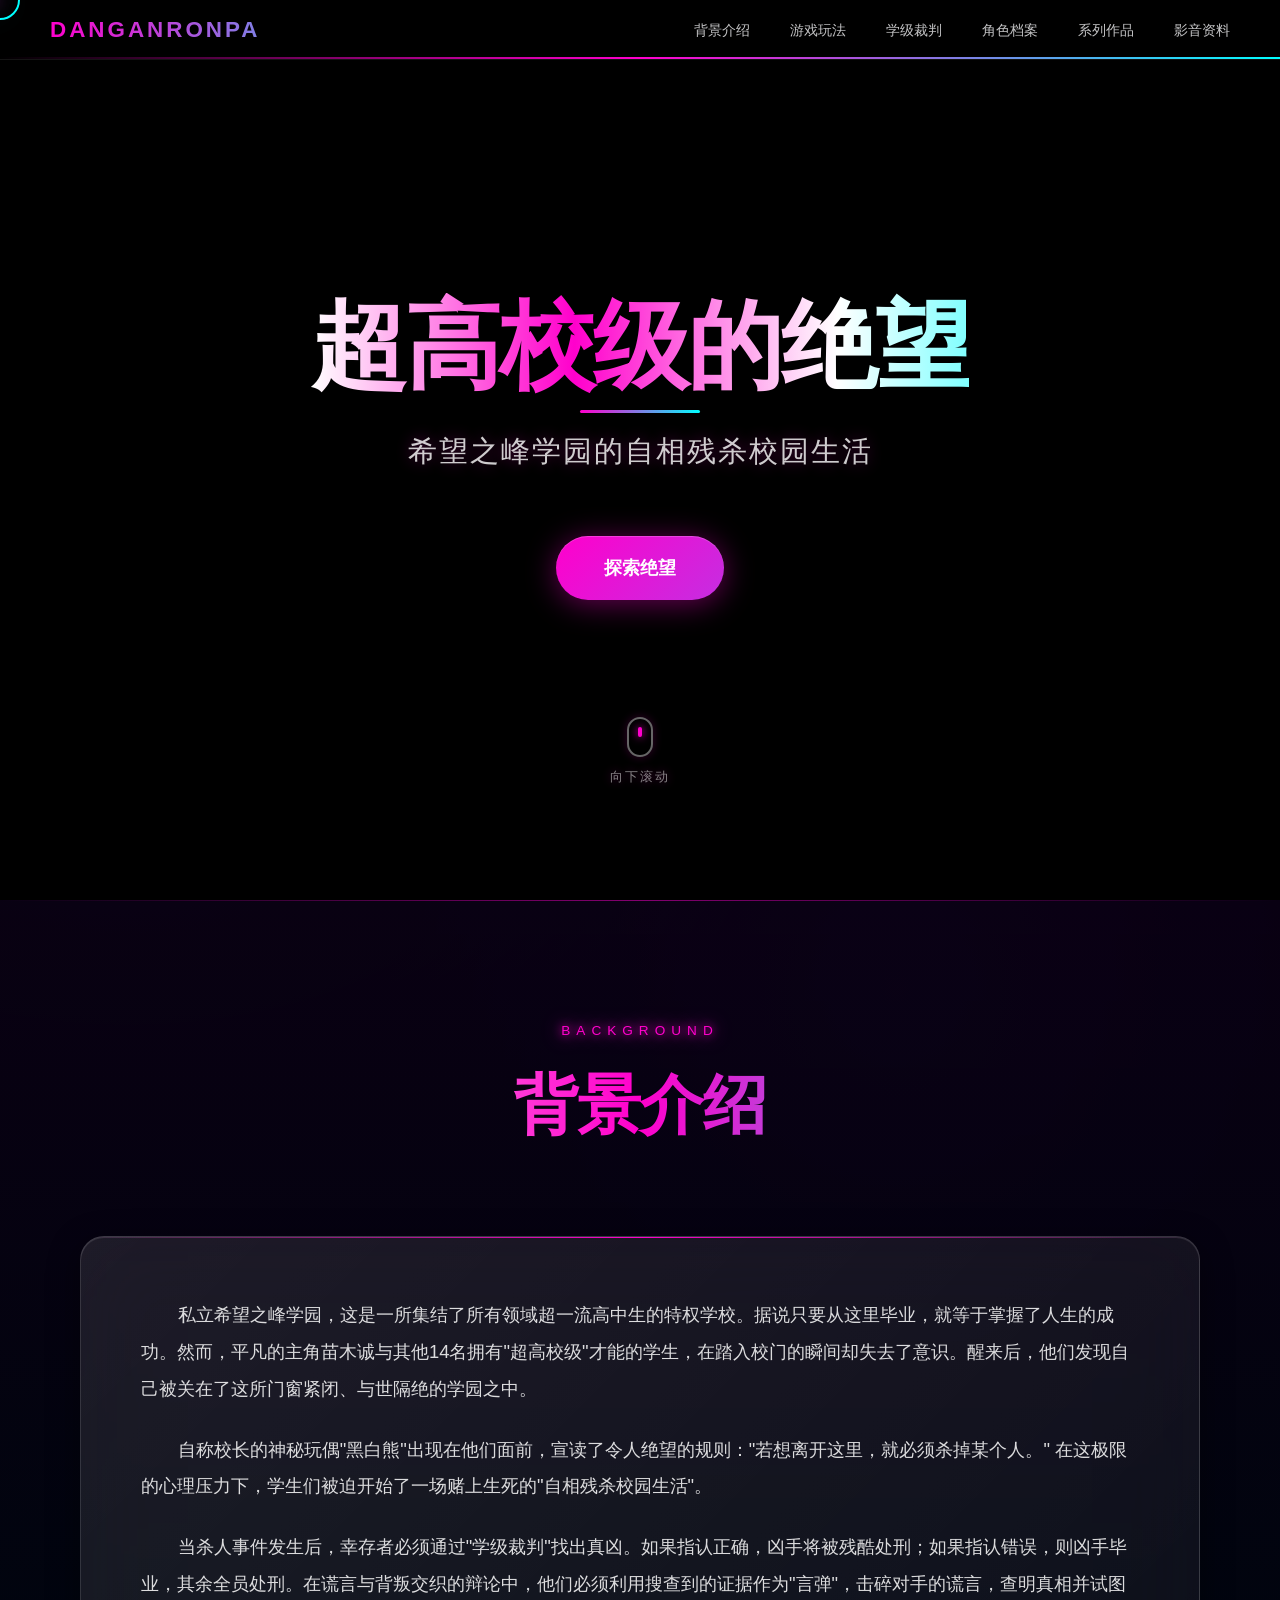
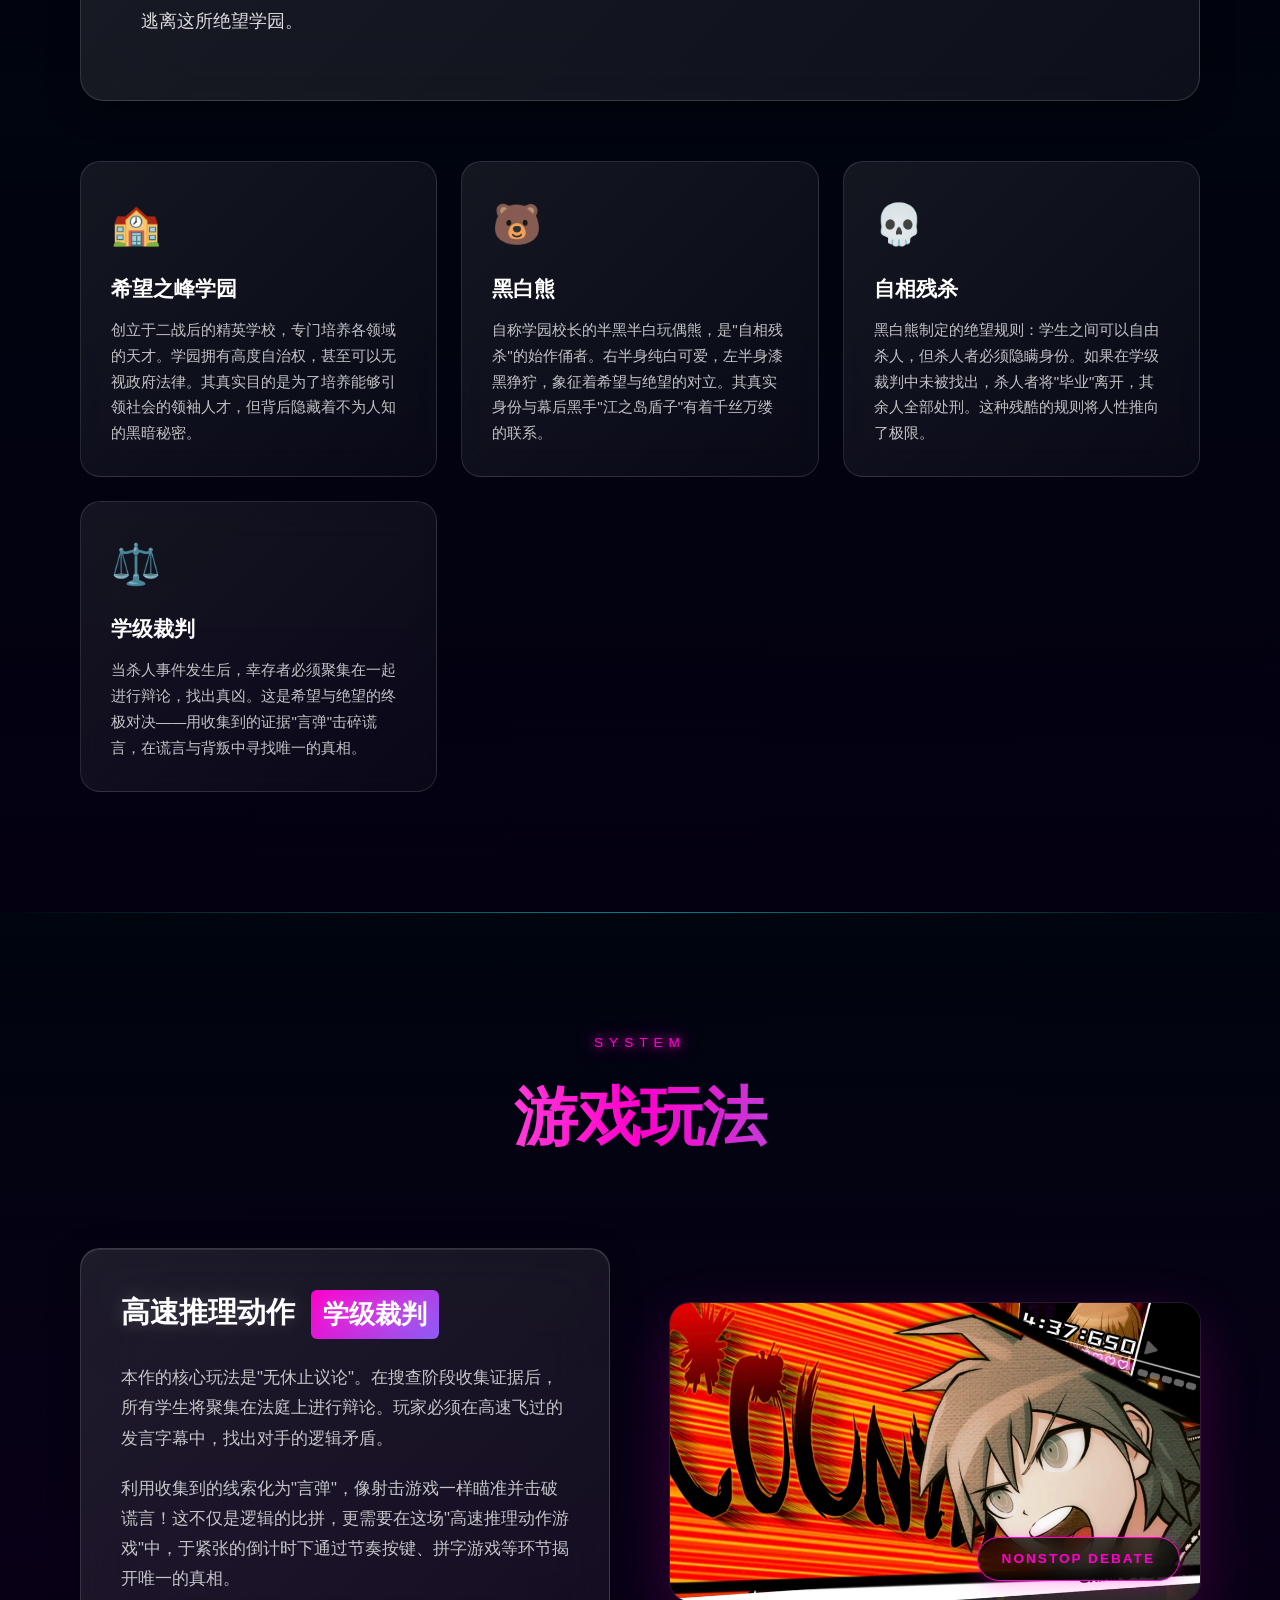
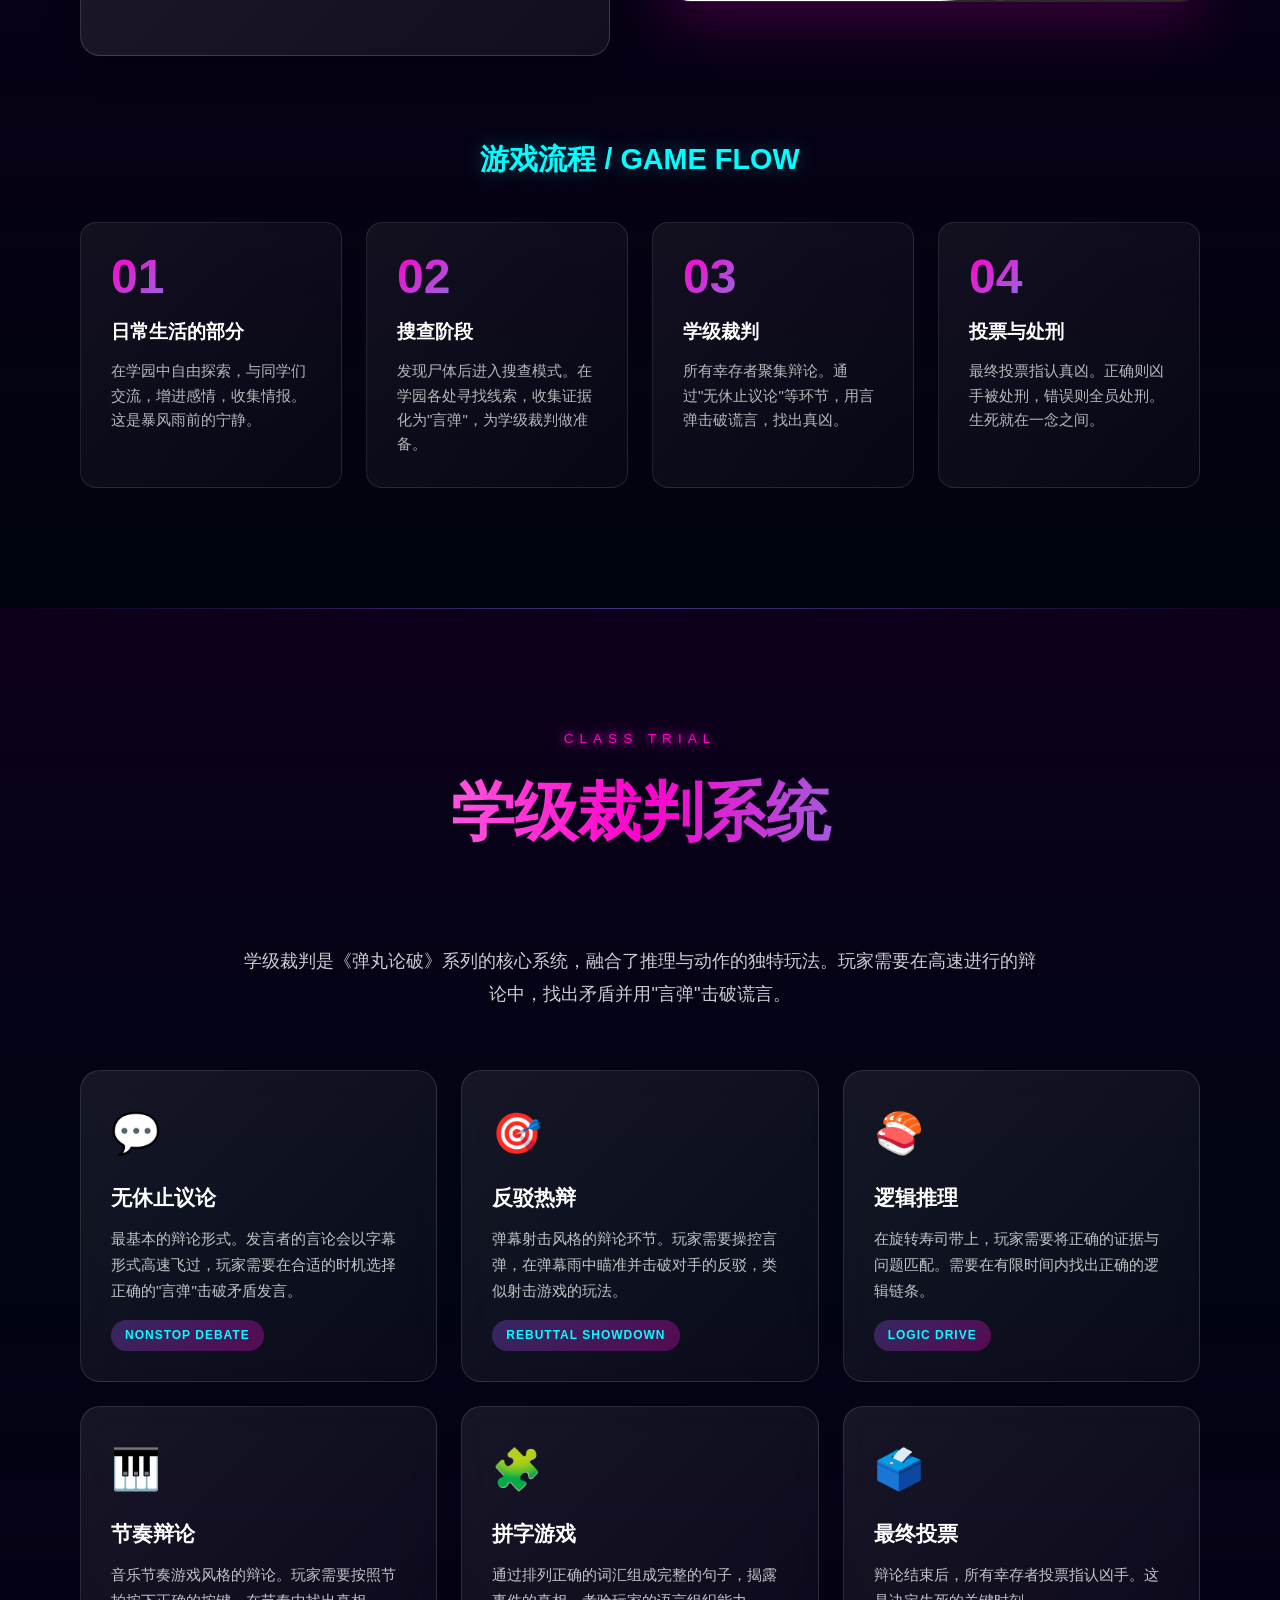
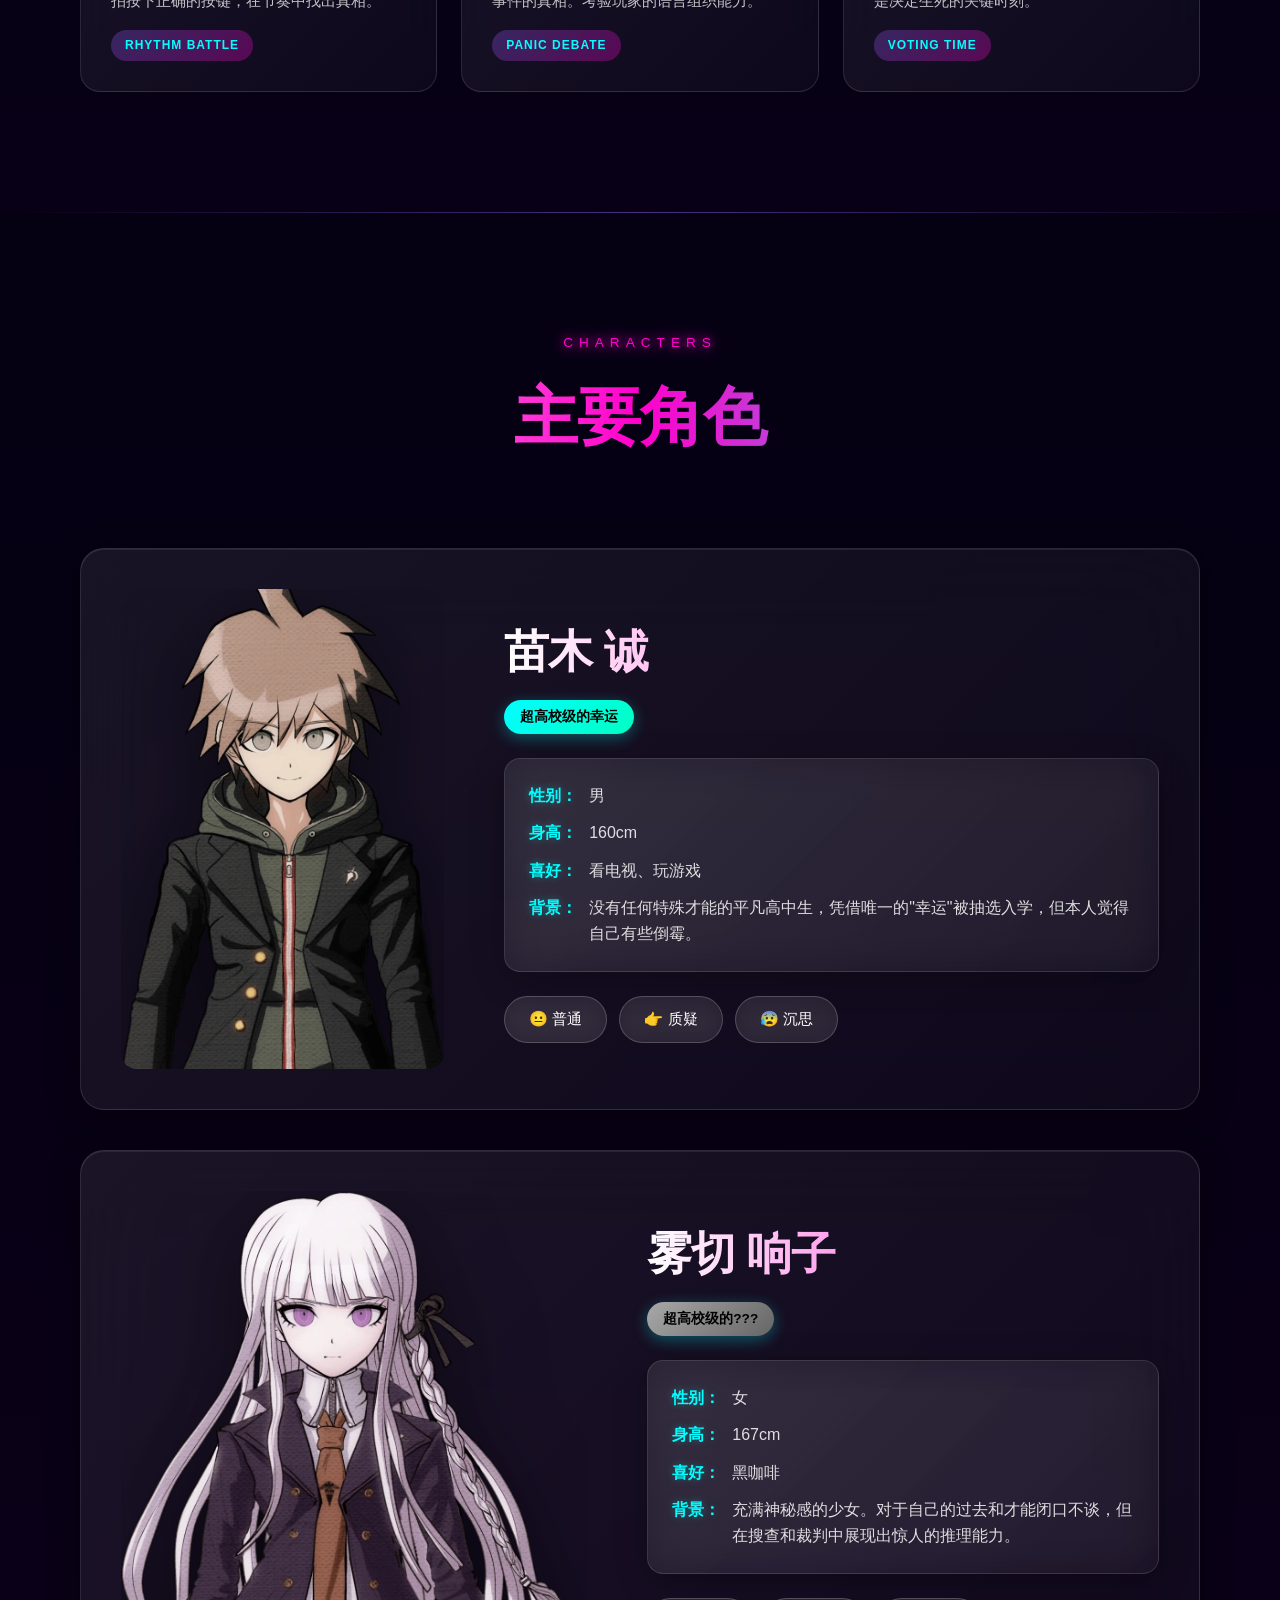
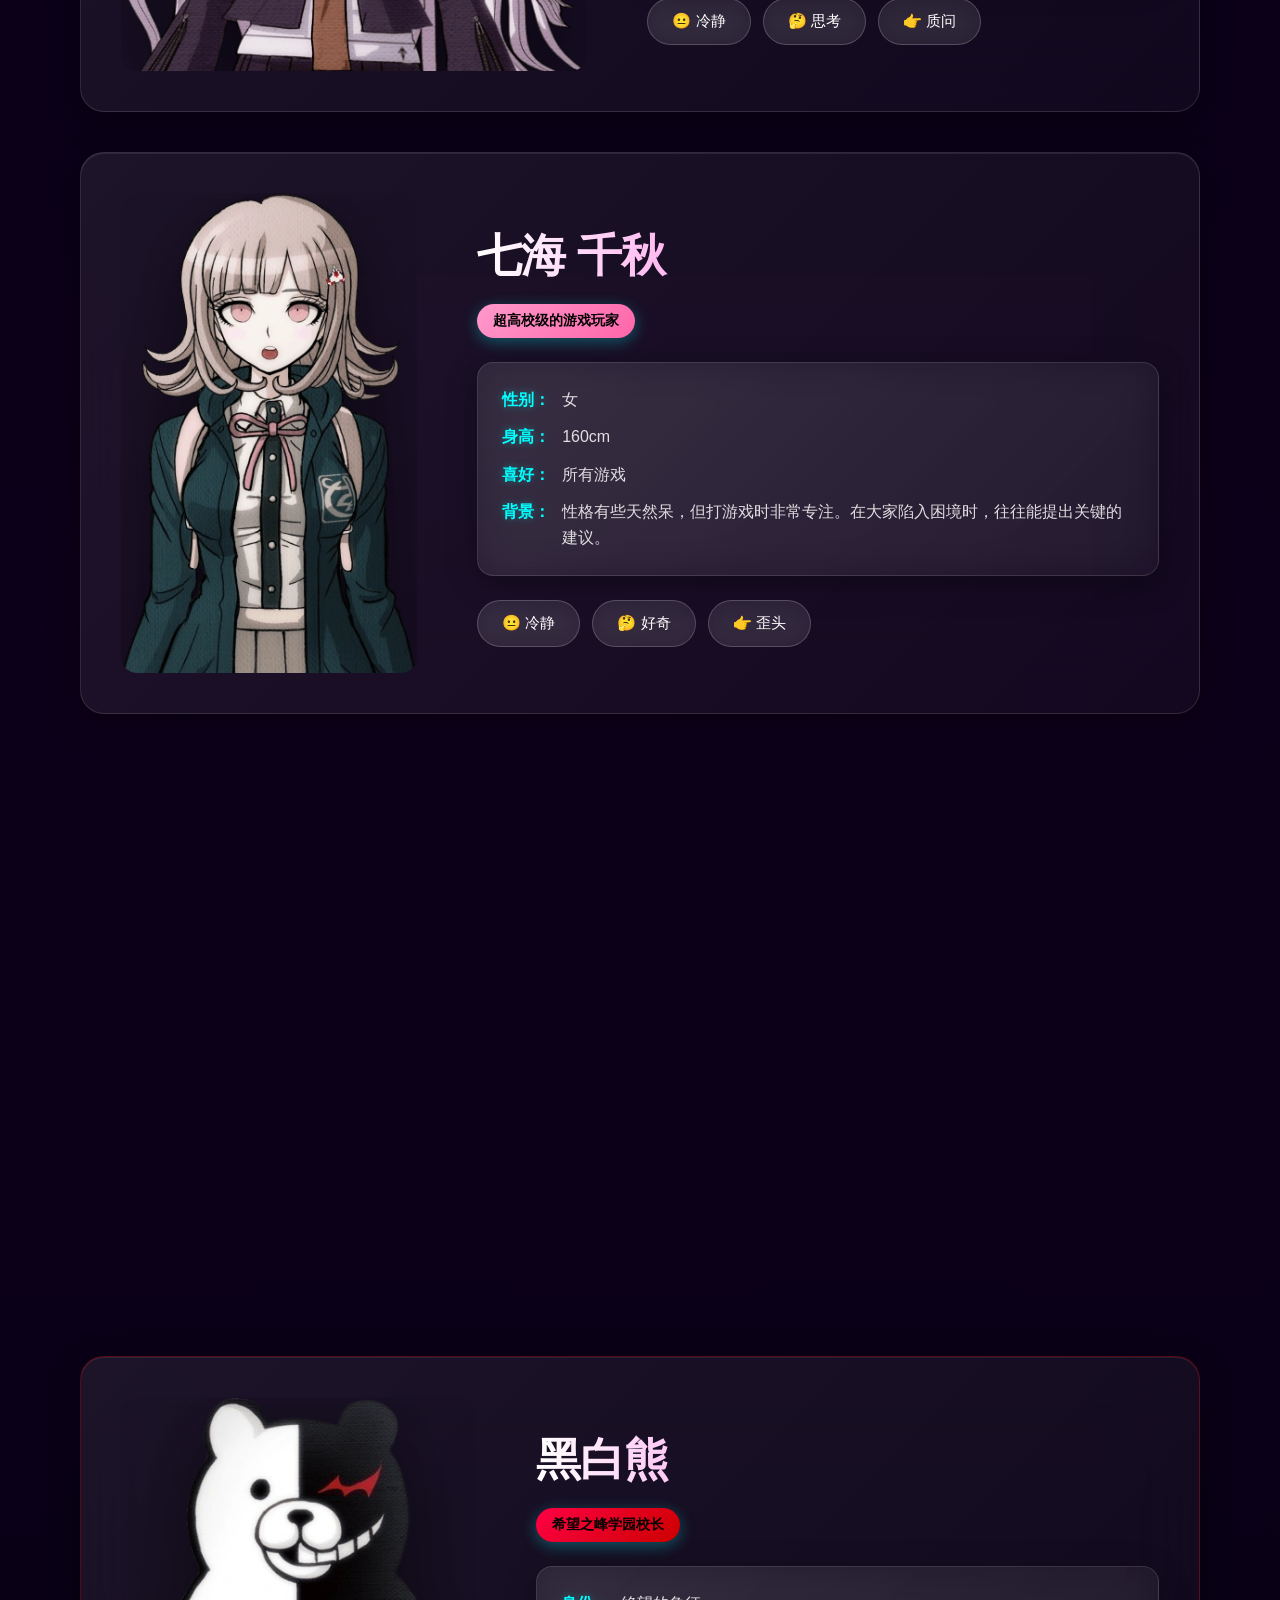
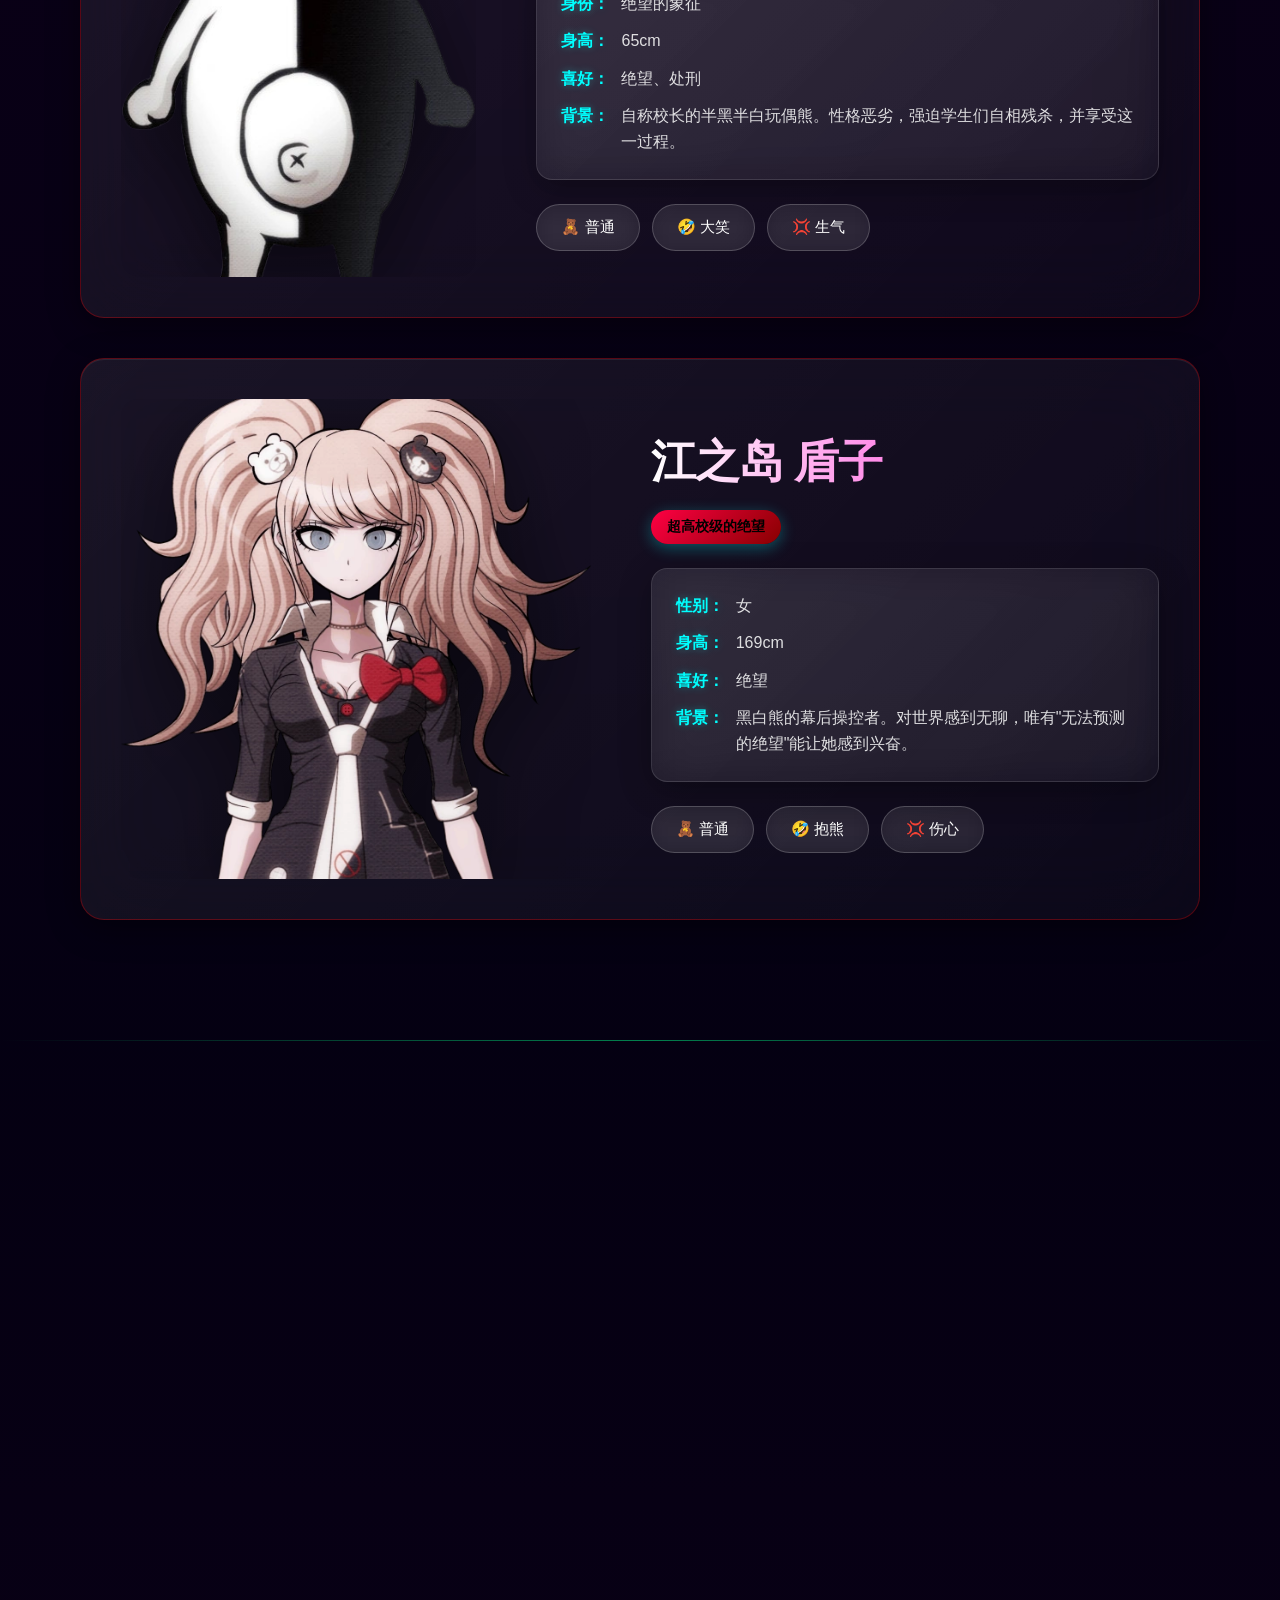
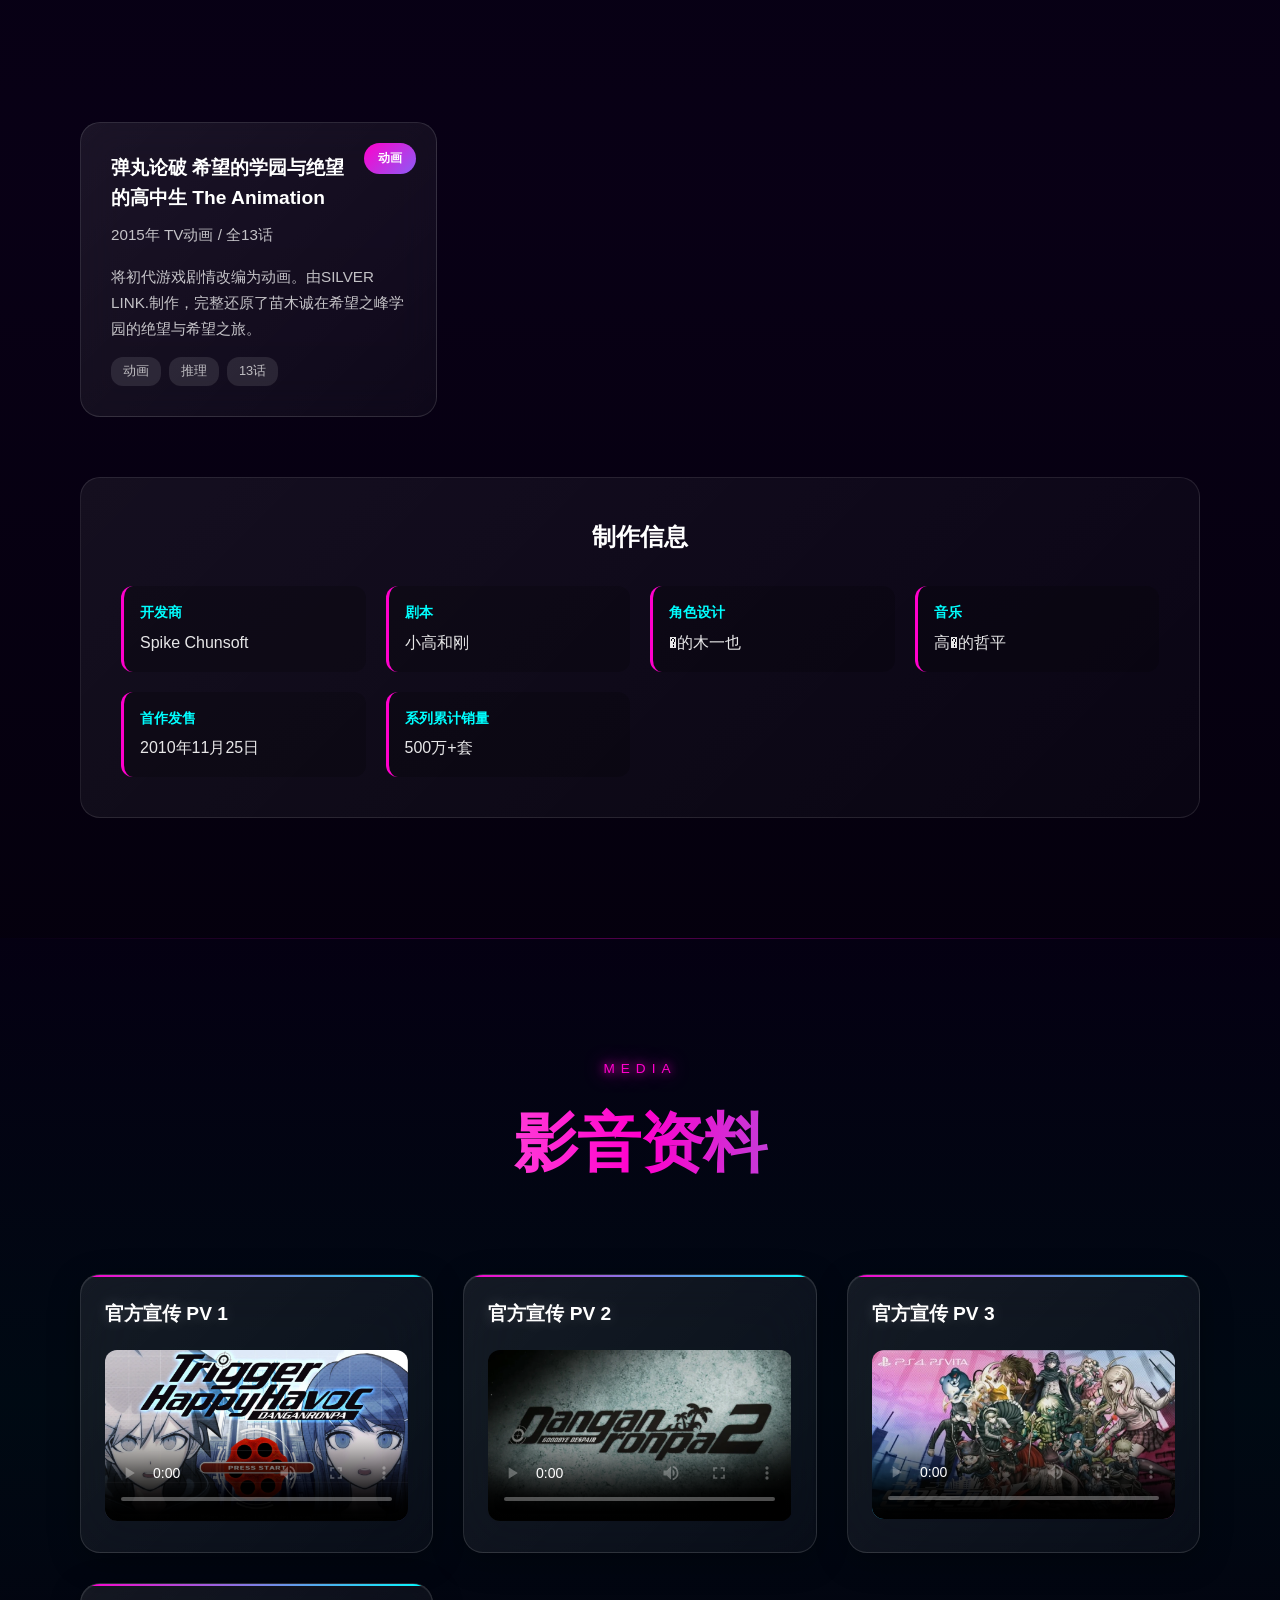
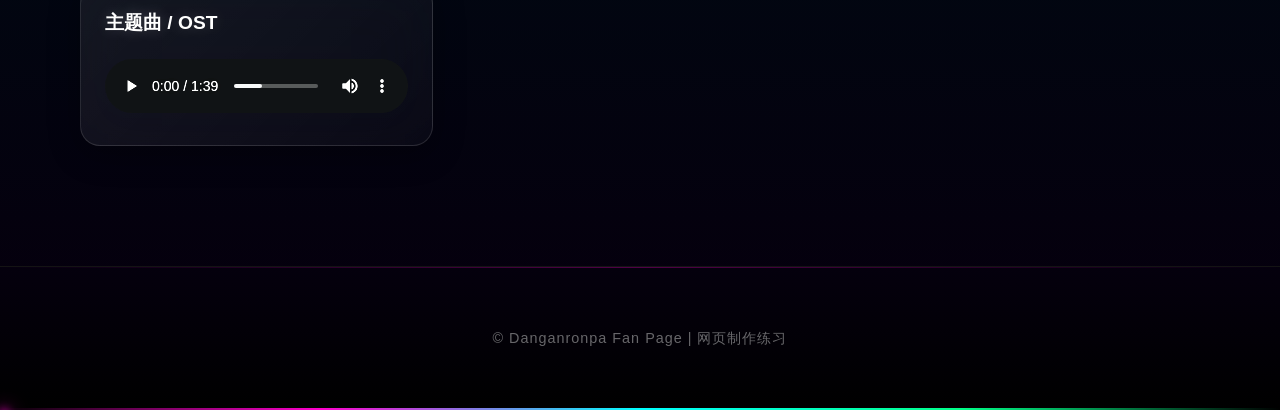
==== html/index.html @ 1161a73a "弹丸论破粉丝网站 - 苹果风格高级界面" ====
<!DOCTYPE html>
<html lang="zh-CN">
<head>
    <meta charset="UTF-8">
    <meta name="viewport" content="width=device-width, initial-scale=1.0">
    <title>弹丸论破：希望之峰学园与绝望高中生</title>
    <link rel="stylesheet" href="../css/style.css">
</head>
<body>

    <!-- 页面加载动画 -->
    <div id="loader">
        <div style="width:80px;height:80px;position:relative;">
            <div style="position:absolute;inset:0;border:3px solid transparent;border-top-color:#ff00cc;border-radius:50%;animation:loaderSpin 1s linear infinite;"></div>
            <div style="position:absolute;inset:8px;border:3px solid transparent;border-top-color:#00ffff;border-radius:50%;animation:loaderSpin 1.5s linear infinite reverse;"></div>
            <div style="position:absolute;inset:16px;border:3px solid transparent;border-top-color:#00ff88;border-radius:50%;animation:loaderSpin 2s linear infinite;"></div>
        </div>
        <div style="color:#ff00cc;font-size:1.4rem;font-weight:600;letter-spacing:6px;animation:loaderPulse 1.5s ease-in-out infinite alternate;">DANGANRONPA</div>
        <div style="color:rgba(255,255,255,0.5);font-size:0.8rem;letter-spacing:4px;">LOADING...</div>
    </div>

    <!-- 滚动进度条 -->
    <div id="progress-bar"></div>

    <style>
        @keyframes loaderSpin { to { transform: rotate(360deg); } }
        @keyframes loaderPulse {
            0% { opacity: 0.5; text-shadow: 0 0 5px #ff00cc; }
            100% { opacity: 1; text-shadow: 0 0 20px #ff00cc, 0 0 40px #ff00cc, 0 0 60px #ff00cc; }
        }
    </style>

    <!-- 粒子背景 -->
    <div id="particles"></div>

    <!-- 数字雨效果 -->
    <canvas id="matrix" style="position:fixed;top:0;left:0;width:100%;height:100%;pointer-events:none;z-index:0;opacity:0.08;"></canvas>

    <!-- 导航栏 -->
    <nav id="navbar">
        <div class="logo">DANGANRONPA</div>
        <ul>
            <li><a href="#story">背景介绍</a></li>
            <li><a href="#gameplay">游戏玩法</a></li>
            <li><a href="#trial">学级裁判</a></li>
            <li><a href="#chars">角色档案</a></li>
            <li><a href="#series">系列作品</a></li>
            <li><a href="#media">影音资料</a></li>
        </ul>
    </nav>

    <!-- Hero 区域 -->
    <header id="home" class="hero-section">
        <div class="scene" onclick="rotateBanner()">
            <div class="carousel" id="carousel">
                <div class="carousel-face face-1">
                    <img src="../images/bg01.jpg" alt="背景1">
                </div>
                <div class="carousel-face face-2">
                    <img src="../images/bg04.jpg" alt="背景2">
                </div>
                <div class="carousel-face face-3">
                    <img src="../images/bg05.jpg" alt="背景3">
                </div>
                <div class="carousel-face face-4">
                    <img src="../images/bg12.jpg" alt="背景4">
                </div>
            </div>
        </div>

        <div class="hero-content">
            <h1>超高校级的绝望</h1>
            <p class="subtitle" id="typewriter"></p>
            <a href="#story" class="cta-btn">探索绝望</a>
            <div class="scroll-hint">
                <div class="mouse"></div>
                <span>向下滚动</span>
            </div>
        </div>
    </header>

    <!-- 背景介绍 -->
    <section id="story" class="story-section">
        <div class="container">
            <div class="section-header reveal">
                <p class="en-label">BACKGROUND</p>
                <h2>背景介绍</h2>
            </div>
            <div class="story-box reveal delay-1">
                <p>
                    私立希望之峰学园，这是一所集结了所有领域超一流高中生的特权学校。据说只要从这里毕业，就等于掌握了人生的成功。然而，平凡的主角苗木诚与其他14名拥有"超高校级"才能的学生，在踏入校门的瞬间却失去了意识。醒来后，他们发现自己被关在了这所门窗紧闭、与世隔绝的学园之中。
                </p>
                <p>
                    自称校长的神秘玩偶"黑白熊"出现在他们面前，宣读了令人绝望的规则："若想离开这里，就必须杀掉某个人。" 在这极限的心理压力下，学生们被迫开始了一场赌上生死的"自相残杀校园生活"。
                </p>
                <p>
                    当杀人事件发生后，幸存者必须通过"学级裁判"找出真凶。如果指认正确，凶手将被残酷处刑；如果指认错误，则凶手毕业，其余全员处刑。在谎言与背叛交织的辩论中，他们必须利用搜查到的证据作为"言弹"，击碎对手的谎言，查明真相并试图逃离这所绝望学园。
                </p>
            </div>

            <!-- 世界观补充 -->
            <div class="story-grid reveal delay-2">
                <div class="story-card">
                    <div class="story-card-icon">🏫</div>
                    <h3>希望之峰学园</h3>
                    <p>创立于二战后的精英学校，专门培养各领域的天才。学园拥有高度自治权，甚至可以无视政府法律。其真实目的是为了培养能够引领社会的领袖人才，但背后隐藏着不为人知的黑暗秘密。</p>
                </div>
                <div class="story-card">
                    <div class="story-card-icon">🐻</div>
                    <h3>黑白熊</h3>
                    <p>自称学园校长的半黑半白玩偶熊，是"自相残杀"的始作俑者。右半身纯白可爱，左半身漆黑狰狞，象征着希望与绝望的对立。其真实身份与幕后黑手"江之岛盾子"有着千丝万缕的联系。</p>
                </div>
                <div class="story-card">
                    <div class="story-card-icon">💀</div>
                    <h3>自相残杀</h3>
                    <p>黑白熊制定的绝望规则：学生之间可以自由杀人，但杀人者必须隐瞒身份。如果在学级裁判中未被找出，杀人者将"毕业"离开，其余人全部处刑。这种残酷的规则将人性推向了极限。</p>
                </div>
                <div class="story-card">
                    <div class="story-card-icon">⚖️</div>
                    <h3>学级裁判</h3>
                    <p>当杀人事件发生后，幸存者必须聚集在一起进行辩论，找出真凶。这是希望与绝望的终极对决——用收集到的证据"言弹"击碎谎言，在谎言与背叛中寻找唯一的真相。</p>
                </div>
            </div>
        </div>
    </section>

    <!-- 游戏玩法 -->
    <section id="gameplay" class="gameplay-section">
        <div class="container">
            <div class="section-header reveal">
                <p class="en-label">SYSTEM</p>
                <h2>游戏玩法</h2>
            </div>
            <div class="gameplay-content">
                <div class="game-text-box reveal-left">
                    <h3>高速推理动作 <span class="highlight">学级裁判</span></h3>
                    <p>
                        本作的核心玩法是"无休止议论"。在搜查阶段收集证据后，所有学生将聚集在法庭上进行辩论。玩家必须在高速飞过的发言字幕中，找出对手的逻辑矛盾。
                    </p>
                    <p>
                        利用收集到的线索化为"言弹"，像射击游戏一样瞄准并击破谎言！这不仅是逻辑的比拼，更需要在这场"高速推理动作游戏"中，于紧张的倒计时下通过节奏按键、拼字游戏等环节揭开唯一的真相。
                    </p>
                </div>
                <div class="game-img-box reveal-right">
                    <img src="../images/img016.jpg" alt="学级裁判游戏画面">
                    <div class="img-caption">NONSTOP DEBATE</div>
                </div>
            </div>

            <!-- 游戏流程 -->
            <div class="gameplay-flow reveal">
                <h3 class="flow-title">游戏流程 / GAME FLOW</h3>
                <div class="flow-steps">
                    <div class="flow-step">
                        <div class="step-number">01</div>
                        <div class="step-content">
                            <h4>日常生活的部分</h4>
                            <p>在学园中自由探索，与同学们交流，增进感情，收集情报。这是暴风雨前的宁静。</p>
                        </div>
                    </div>
                    <div class="flow-step">
                        <div class="step-number">02</div>
                        <div class="step-content">
                            <h4>搜查阶段</h4>
                            <p>发现尸体后进入搜查模式。在学园各处寻找线索，收集证据化为"言弹"，为学级裁判做准备。</p>
                        </div>
                    </div>
                    <div class="flow-step">
                        <div class="step-number">03</div>
                        <div class="step-content">
                            <h4>学级裁判</h4>
                            <p>所有幸存者聚集辩论。通过"无休止议论"等环节，用言弹击破谎言，找出真凶。</p>
                        </div>
                    </div>
                    <div class="flow-step">
                        <div class="step-number">04</div>
                        <div class="step-content">
                            <h4>投票与处刑</h4>
                            <p>最终投票指认真凶。正确则凶手被处刑，错误则全员处刑。生死就在一念之间。</p>
                        </div>
                    </div>
                </div>
            </div>
        </div>
    </section>

    <!-- 学级裁判详解 -->
    <section id="trial" class="trial-section">
        <div class="container">
            <div class="section-header reveal">
                <p class="en-label">CLASS TRIAL</p>
                <h2>学级裁判系统</h2>
            </div>

            <div class="trial-intro reveal">
                <p>学级裁判是《弹丸论破》系列的核心系统，融合了推理与动作的独特玩法。玩家需要在高速进行的辩论中，找出矛盾并用"言弹"击破谎言。</p>
            </div>

            <div class="trial-grid">
                <div class="trial-card reveal delay-1">
                    <div class="trial-icon">💬</div>
                    <h3>无休止议论</h3>
                    <p>最基本的辩论形式。发言者的言论会以字幕形式高速飞过，玩家需要在合适的时机选择正确的"言弹"击破矛盾发言。</p>
                    <div class="trial-tag">NONSTOP DEBATE</div>
                </div>

                <div class="trial-card reveal delay-2">
                    <div class="trial-icon">🎯</div>
                    <h3>反驳热辩</h3>
                    <p>弹幕射击风格的辩论环节。玩家需要操控言弹，在弹幕雨中瞄准并击破对手的反驳，类似射击游戏的玩法。</p>
                    <div class="trial-tag">REBUTTAL SHOWDOWN</div>
                </div>

                <div class="trial-card reveal delay-3">
                    <div class="trial-icon">🍣</div>
                    <h3>逻辑推理</h3>
                    <p>在旋转寿司带上，玩家需要将正确的证据与问题匹配。需要在有限时间内找出正确的逻辑链条。</p>
                    <div class="trial-tag">LOGIC DRIVE</div>
                </div>

                <div class="trial-card reveal delay-4">
                    <div class="trial-icon">🎹</div>
                    <h3>节奏辩论</h3>
                    <p>音乐节奏游戏风格的辩论。玩家需要按照节拍按下正确的按键，在节奏中找出真相。</p>
                    <div class="trial-tag">RHYTHM BATTLE</div>
                </div>

                <div class="trial-card reveal delay-1">
                    <div class="trial-icon">🧩</div>
                    <h3>拼字游戏</h3>
                    <p>通过排列正确的词汇组成完整的句子，揭露事件的真相。考验玩家的语言组织能力。</p>
                    <div class="trial-tag">PANIC DEBATE</div>
                </div>

                <div class="trial-card reveal delay-2">
                    <div class="trial-icon">🗳️</div>
                    <h3>最终投票</h3>
                    <p>辩论结束后，所有幸存者投票指认凶手。这是决定生死的关键时刻。</p>
                    <div class="trial-tag">VOTING TIME</div>
                </div>
            </div>
        </div>
    </section>

    <!-- 角色档案 -->
    <section id="chars" class="char-section">
        <div class="container">
            <div class="section-header reveal">
                <p class="en-label">CHARACTERS</p>
                <h2>主要角色</h2>
            </div>

            <div class="char-modules-wrapper">
                <!-- 苗木诚 -->
                <section class="standing-section reveal" id="naegi">
                    <div class="standing-container">
                        <div class="art-display">
                            <a href="naegi_gallery.html" target="_blank" title="点击进入专属画廊">
                                <img id="naegi-art" src="../images/img001.jpg" alt="苗木诚">
                                <div class="click-hint">🔍 点击查看图集</div>
                            </a>
                        </div>
                        <div class="art-controls">
                            <h3>苗木 诚</h3>
                            <p class="tag">超高校级的幸运</p>
                            <div class="bio-data">
                                <div class="bio-row"><span class="bio-label">性别：</span><span class="bio-value">男</span></div>
                                <div class="bio-row"><span class="bio-label">身高：</span><span class="bio-value">160cm</span></div>
                                <div class="bio-row"><span class="bio-label">喜好：</span><span class="bio-value">看电视、玩游戏</span></div>
                                <div class="bio-row"><span class="bio-label">背景：</span><span class="bio-desc">没有任何特殊才能的平凡高中生，凭借唯一的"幸运"被抽选入学，但本人觉得自己有些倒霉。</span></div>
                            </div>
                            <div class="btn-group">
                                <button onclick="changeArt('naegi-art', '../images/img001.jpg', this)">😐 普通</button>
                                <button onclick="changeArt('naegi-art', '../images/img004.jpg', this)">👉 质疑</button>
                                <button onclick="changeArt('naegi-art', '../images/img005.jpg', this)">😰 沉思</button>
                            </div>
                        </div>
                    </div>
                </section>

                <!-- 雾切响子 -->
                <section class="standing-section reveal" id="kirigiri">
                    <div class="standing-container">
                        <div class="art-display">
                            <a href="kirigiri_gallery.html" target="_blank" title="点击查看侦探档案">
                                <img id="kirigiri-art" src="../images/img002.jpg" alt="雾切响子">
                                <div class="click-hint">🔍 调阅档案</div>
                            </a>
                        </div>
                        <div class="art-controls">
                            <h3>雾切 响子</h3>
                            <p class="tag" style="background: linear-gradient(135deg, #a8a8a8, #666);">超高校级的???</p>
                            <div class="bio-data">
                                <div class="bio-row"><span class="bio-label">性别：</span><span class="bio-value">女</span></div>
                                <div class="bio-row"><span class="bio-label">身高：</span><span class="bio-value">167cm</span></div>
                                <div class="bio-row"><span class="bio-label">喜好：</span><span class="bio-value">黑咖啡</span></div>
                                <div class="bio-row"><span class="bio-label">背景：</span><span class="bio-desc">充满神秘感的少女。对于自己的过去和才能闭口不谈，但在搜查和裁判中展现出惊人的推理能力。</span></div>
                            </div>
                            <div class="btn-group">
                                <button onclick="changeArt('kirigiri-art', '../images/img002.jpg', this)">😐 冷静</button>
                                <button onclick="changeArt('kirigiri-art', '../images/img006.jpg', this)">🤔 思考</button>
                                <button onclick="changeArt('kirigiri-art', '../images/img007.jpg', this)">👉 质问</button>
                            </div>
                        </div>
                    </div>
                </section>

                <!-- 七海千秋 -->
                <section class="standing-section reveal" id="chiaki">
                    <div class="standing-container">
                        <div class="art-display">
                            <a href="chiaki_gallery.html" target="_blank" title="GAME START!">
                                <img id="chiaki-art" src="../images/img010.jpg" alt="七海千秋">
                                <div class="click-hint">🎮 GAME START</div>
                            </a>
                        </div>
                        <div class="art-controls">
                            <h3>七海 千秋</h3>
                            <p class="tag" style="background: linear-gradient(135deg, #ff99cc, #ff66aa);">超高校级的游戏玩家</p>
                            <div class="bio-data">
                                <div class="bio-row"><span class="bio-label">性别：</span><span class="bio-value">女</span></div>
                                <div class="bio-row"><span class="bio-label">身高：</span><span class="bio-value">160cm</span></div>
                                <div class="bio-row"><span class="bio-label">喜好：</span><span class="bio-value">所有游戏</span></div>
                                <div class="bio-row"><span class="bio-label">背景：</span><span class="bio-desc">性格有些天然呆，但打游戏时非常专注。在大家陷入困境时，往往能提出关键的建议。</span></div>
                            </div>
                            <div class="btn-group">
                                <button onclick="changeArt('chiaki-art', '../images/img010.jpg', this)">😐 冷静</button>
                                <button onclick="changeArt('chiaki-art', '../images/img011.jpg', this)">🤔 好奇</button>
                                <button onclick="changeArt('chiaki-art', '../images/img012.jpg', this)">👉 歪头</button>
                            </div>
                        </div>
                    </div>
                </section>

                <!-- 赤松枫 -->
                <section class="standing-section reveal" id="kaede">
                    <div class="standing-container">
                        <div class="art-display">
                            <a href="kaede_gallery.html" title="大家一起出去吧！">
                                <img id="kaede-art" src="../images/img017.jpg" alt="赤松枫">
                                <div class="click-hint">🎹 演奏开始</div>
                            </a>
                        </div>
                        <div class="art-controls">
                            <h3>赤松 枫</h3>
                            <p class="tag" style="background: linear-gradient(135deg, #e066ff, #aa44ff);">超高校级的钢琴家</p>
                            <div class="bio-data">
                                <div class="bio-row"><span class="bio-label">性别：</span><span class="bio-value">女</span></div>
                                <div class="bio-row"><span class="bio-label">身高：</span><span class="bio-value">167cm</span></div>
                                <div class="bio-row"><span class="bio-label">喜好：</span><span class="bio-value">钢琴</span></div>
                                <div class="bio-row"><span class="bio-label">背景：</span><span class="bio-desc">性格开朗乐观的领袖型人物。为了从自相残杀中保护大家，总是带头行动，希望能弹奏出让大家团结的旋律。</span></div>
                            </div>
                            <div class="btn-group">
                                <button onclick="changeArt('kaede-art', '../images/img017.jpg', this)">😐 坚定</button>
                                <button onclick="changeArt('kaede-art', '../images/img018.jpg', this)">🎼 紧张</button>
                                <button onclick="changeArt('kaede-art', '../images/img019.jpg', this)">😓 苦笑</button>
                            </div>
                        </div>
                    </div>
                </section>

                <!-- 黑白熊 -->
                <section class="standing-section reveal" id="monokuma" style="border-color: rgba(255, 0, 0, 0.3);">
                    <div class="standing-container">
                        <div class="art-display">
                            <a href="monokuma_gallery.html" title="噗噗噗...开始处刑吧！">
                                <img id="monokuma-art" src="../images/img003.jpg" alt="黑白熊">
                                <div class="click-hint">🧸 绝望入口</div>
                            </a>
                        </div>
                        <div class="art-controls">
                            <h3>黑白熊</h3>
                            <p class="tag" style="background: linear-gradient(135deg, #ff0044, #cc0000);">希望之峰学园校长</p>
                            <div class="bio-data">
                                <div class="bio-row"><span class="bio-label">身份：</span><span class="bio-value">绝望的象征</span></div>
                                <div class="bio-row"><span class="bio-label">身高：</span><span class="bio-value">65cm</span></div>
                                <div class="bio-row"><span class="bio-label">喜好：</span><span class="bio-value">绝望、处刑</span></div>
                                <div class="bio-row"><span class="bio-label">背景：</span><span class="bio-desc">自称校长的半黑半白玩偶熊。性格恶劣，强迫学生们自相残杀，并享受这一过程。</span></div>
                            </div>
                            <div class="btn-group">
                                <button onclick="changeArt('monokuma-art', '../images/img003.jpg', this)">🧸 普通</button>
                                <button onclick="changeArt('monokuma-art', '../images/img008.jpg', this)">🤣 大笑</button>
                                <button onclick="changeArt('monokuma-art', '../images/img009.jpg', this)">💢 生气</button>
                            </div>
                        </div>
                    </div>
                </section>

                <!-- 江之岛盾子 -->
                <section class="standing-section reveal" id="junko" style="border-color: rgba(255, 0, 0, 0.3);">
                    <div class="standing-container">
                        <div class="art-display">
                            <a href="junko_gallery.html" title="感受绝望吧！">
                                <img id="junko-art" src="../images/img013.jpg" alt="江之岛盾子">
                                <div class="click-hint">👑 绝望皇女</div>
                            </a>
                        </div>
                        <div class="art-controls">
                            <h3>江之岛 盾子</h3>
                            <p class="tag" style="background: linear-gradient(135deg, #ff0044, #880000);">超高校级的绝望</p>
                            <div class="bio-data">
                                <div class="bio-row"><span class="bio-label">性别：</span><span class="bio-value">女</span></div>
                                <div class="bio-row"><span class="bio-label">身高：</span><span class="bio-value">169cm</span></div>
                                <div class="bio-row"><span class="bio-label">喜好：</span><span class="bio-value">绝望</span></div>
                                <div class="bio-row"><span class="bio-label">背景：</span><span class="bio-desc">黑白熊的幕后操控者。对世界感到无聊，唯有"无法预测的绝望"能让她感到兴奋。</span></div>
                            </div>
                            <div class="btn-group">
                                <button onclick="changeArt('junko-art', '../images/img013.jpg', this)">🧸 普通</button>
                                <button onclick="changeArt('junko-art', '../images/img014.jpg', this)">🤣 抱熊</button>
                                <button onclick="changeArt('junko-art', '../images/img015.jpg', this)">💢 伤心</button>
                            </div>
                        </div>
                    </div>
                </section>
            </div>
        </div>
    </section>

    <!-- 系列作品 -->
    <section id="series" class="series-section">
        <div class="container">
            <div class="section-header reveal">
                <p class="en-label">SERIES</p>
                <h2>系列作品</h2>
            </div>

            <div class="series-grid">
                <div class="series-card reveal delay-1">
                    <div class="series-badge">初代</div>
                    <h3>弹丸论破：希望的学园与绝望的高中生</h3>
                    <p class="series-year">2010年 PSP / 后移植至 PC、PS4、Switch</p>
                    <p>系列的开山之作。主角苗木诚与14名超高校级学生被关在希望之峰学园，被迫参与黑白熊的"自相残杀"游戏。真相与绝望交织的剧情震撼了无数玩家。</p>
                    <div class="series-tags">
                        <span>推理</span>
                        <span>视觉小说</span>
                        <span>PSP</span>
                    </div>
                </div>

                <div class="series-card reveal delay-2">
                    <div class="series-badge">续作</div>
                    <h3>超级弹丸论破2：再见绝望学园</h3>
                    <p class="series-year">2012年 PSP / 后移植至 PC、PS4</p>
                    <p>全新角色在"贾巴沃克岛"展开的绝望冒险。16名超高校级学生被送往热带岛屿，看似天堂般的修学旅行背后隐藏着更大的阴谋。</p>
                    <div class="series-tags">
                        <span>推理</span>
                        <span>群像剧</span>
                        <span>反转</span>
                    </div>
                </div>

                <div class="series-card reveal delay-3">
                    <div class="series-badge">完结</div>
                    <h3>新弹丸论破V3：大家的自相残杀新学期</h3>
                    <p class="series-year">2017年 PS4 / PS Vita / PC</p>
                    <p>与前作不同的全新故事线。66期学生在"天光学园"展开的绝望与希望的终极对决。争议性的结局引发了玩家社区的激烈讨论。</p>
                    <div class="series-tags">
                        <span>推理</span>
                        <span>Meta</span>
                        <span>争议</span>
                    </div>
                </div>

                <div class="series-card reveal delay-4">
                    <div class="series-badge">动画</div>
                    <h3>弹丸论破 希望的学园与绝望的高中生 The Animation</h3>
                    <p class="series-year">2015年 TV动画 / 全13话</p>
                    <p>将初代游戏剧情改编为动画。由SILVER LINK.制作，完整还原了苗木诚在希望之峰学园的绝望与希望之旅。</p>
                    <div class="series-tags">
                        <span>动画</span>
                        <span>推理</span>
                        <span>13话</span>
                    </div>
                </div>
            </div>

            <!-- 制作信息 -->
            <div class="production-info reveal">
                <h3>制作信息</h3>
                <div class="info-grid">
                    <div class="info-item">
                        <span class="info-label">开发商</span>
                        <span class="info-value">Spike Chunsoft</span>
                    </div>
                    <div class="info-item">
                        <span class="info-label">剧本</span>
                        <span class="info-value">小高和刚</span>
                    </div>
                    <div class="info-item">
                        <span class="info-label">角色设计</span>
                        <span class="info-value">�的木一也</span>
                    </div>
                    <div class="info-item">
                        <span class="info-label">音乐</span>
                        <span class="info-value">高�的哲平</span>
                    </div>
                    <div class="info-item">
                        <span class="info-label">首作发售</span>
                        <span class="info-value">2010年11月25日</span>
                    </div>
                    <div class="info-item">
                        <span class="info-label">系列累计销量</span>
                        <span class="info-value">500万+套</span>
                    </div>
                </div>
            </div>
        </div>
    </section>

    <!-- 影音资料 -->
    <section id="media" class="media-section">
        <div class="container">
            <div class="section-header reveal">
                <p class="en-label">MEDIA</p>
                <h2>影音资料</h2>
            </div>
            <div class="media-grid">
                <div class="video-box reveal delay-1">
                    <h3>官方宣传 PV 1</h3>
                    <video controls poster="../images/bg04.jpg">
                        <source src="../media/v01.mp4" type="video/mp4">
                        您的浏览器不支持 HTML5 视频标签。
                    </video>
                </div>
                <div class="video-box reveal delay-2">
                    <h3>官方宣传 PV 2</h3>
                    <video controls poster="../images/bg05.jpg">
                        <source src="../media/v02.mp4" type="video/mp4">
                        您的浏览器不支持 HTML5 视频标签。
                    </video>
                </div>
                <div class="video-box reveal delay-3">
                    <h3>官方宣传 PV 3</h3>
                    <video controls poster="../images/bg12.jpg">
                        <source src="../media/v03.mp4" type="video/mp4">
                        您的浏览器不支持 HTML5 视频标签。
                    </video>
                </div>
                <div class="audio-box reveal delay-4">
                    <h3>主题曲 / OST</h3>
                    <audio controls>
                        <source src="../media/m01.mp3" type="audio/mpeg">
                        您的浏览器不支持音频标签。
                    </audio>
                </div>
            </div>
        </div>
    </section>

    <!-- Footer -->
    <footer>
        <p>© Danganronpa Fan Page | 网页制作练习</p>
    </footer>

    <script>
        // 0. 页面加载动画
        window.addEventListener('load', function() {
            setTimeout(function() {
                var loader = document.getElementById('loader');
                loader.style.opacity = '0';
                loader.style.visibility = 'hidden';
                setTimeout(function() {
                    loader.remove();
                }, 800);
            }, 1500);
        });

        // 0.5 打字机效果
        document.addEventListener("DOMContentLoaded", function() {
            var typewriter = document.getElementById('typewriter');
            var texts = [
                '希望之峰学园的自相残杀校园生活',
                '在绝望中寻找最后的希望',
                '用言弹击碎一切谎言',
                '学级裁判，现在开庭'
            ];
            var textIndex = 0;
            var charIndex = 0;
            var isDeleting = false;
            var typeSpeed = 100;

            function type() {
                var currentText = texts[textIndex];

                if (isDeleting) {
                    typewriter.textContent = currentText.substring(0, charIndex - 1);
                    charIndex--;
                    typeSpeed = 30;
                } else {
                    typewriter.textContent = currentText.substring(0, charIndex + 1);
                    charIndex++;
                    typeSpeed = 80 + Math.random() * 40;
                }

                if (!isDeleting && charIndex === currentText.length) {
                    typeSpeed = 2500;
                    isDeleting = true;
                } else if (isDeleting && charIndex === 0) {
                    isDeleting = false;
                    textIndex = (textIndex + 1) % texts.length;
                    typeSpeed = 500;
                }

                setTimeout(type, typeSpeed);
            }

            setTimeout(type, 2500);
        });

        // 1. 立绘切换 (带淡入淡出效果)
        function changeArt(imgId, imagePath, btn) {
            var img = document.getElementById(imgId);
            if (img) {
                img.style.transition = 'opacity 0.3s ease, transform 0.3s ease';
                img.style.opacity = '0';
                img.style.transform = 'scale(0.95)';

                setTimeout(function(){
                    img.src = imagePath;
                    img.onload = function() {
                        img.style.opacity = '1';
                        img.style.transform = 'scale(1)';
                    };
                }, 300);
            }

            // 更新按钮状态
            if (btn) {
                var btnGroup = btn.parentElement;
                btnGroup.querySelectorAll('button').forEach(function(b) {
                    b.classList.remove('active');
                    b.style.transform = 'scale(1)';
                });
                btn.classList.add('active');
                btn.style.transform = 'scale(1.05)';
            }
        }

        // 2. 导航栏滚动效果 + 视差 + 进度条
        var ticking = false;
        window.addEventListener('scroll', function() {
            if (!ticking) {
                window.requestAnimationFrame(function() {
                    var navbar = document.getElementById('navbar');
                    var progressBar = document.getElementById('progress-bar');
                    var scrollY = window.scrollY;

                    // 导航栏效果
                    if (scrollY > 50) {
                        navbar.classList.add('scrolled');
                    } else {
                        navbar.classList.remove('scrolled');
                    }

                    // 滚动进度条
                    var docHeight = document.documentElement.scrollHeight - window.innerHeight;
                    var scrollPercent = (scrollY / docHeight) * 100;
                    progressBar.style.width = scrollPercent + '%';

                    // Hero 视差效果
                    var heroContent = document.querySelector('.hero-content');
                    if (heroContent && scrollY < window.innerHeight) {
                        heroContent.style.transform = 'translateY(' + (scrollY * 0.4) + 'px)';
                        heroContent.style.opacity = 1 - (scrollY / window.innerHeight);
                    }

                    // 背景旋转速度变化
                    var carousel = document.getElementById('carousel');
                    if (carousel && scrollY < window.innerHeight) {
                        var brightness = Math.max(0.4 - (scrollY / window.innerHeight * 0.2), 0.2);
                        carousel.style.filter = 'brightness(' + brightness + ')';
                    }

                    ticking = false;
                });
                ticking = true;
            }
        });

        // 3. 滚动入场动画
        document.addEventListener("DOMContentLoaded", function() {
            var reveals = document.querySelectorAll('.reveal, .reveal-left, .reveal-right');

            var observer = new IntersectionObserver(function(entries) {
                entries.forEach(function(entry) {
                    if (entry.isIntersecting) {
                        entry.target.classList.add('active');
                    }
                });
            }, {
                threshold: 0.1,
                rootMargin: '0px 0px -50px 0px'
            });

            reveals.forEach(function(el) {
                observer.observe(el);
            });
        });

        // 4. 3D 轮播
        var currentRotation = 0;
        var autoRotateInterval;

        function rotateBanner() {
            var carousel = document.getElementById('carousel');
            currentRotation -= 90;
            carousel.style.transform = 'translateZ(-50vw) rotateY(' + currentRotation + 'deg)';
        }

        function startAutoRotate() {
            autoRotateInterval = setInterval(rotateBanner, 5000);
        }

        // 点击时重置自动轮播计时器
        document.querySelector('.scene').addEventListener('click', function() {
            clearInterval(autoRotateInterval);
            rotateBanner();
            startAutoRotate();
        });

        // 启动自动轮播
        startAutoRotate();

        // 5. 霓虹粒子效果
        document.addEventListener("DOMContentLoaded", function() {
            var particlesContainer = document.getElementById('particles');
            var colors = [
                { bg: '#ff00cc', shadow: 'rgba(255, 0, 204, 0.8)' },
                { bg: '#00ffff', shadow: 'rgba(0, 255, 255, 0.8)' },
                { bg: '#00ff88', shadow: 'rgba(0, 255, 136, 0.8)' },
                { bg: '#8b5cf6', shadow: 'rgba(139, 92, 246, 0.8)' },
                { bg: '#ff6b6b', shadow: 'rgba(255, 107, 107, 0.8)' },
                { bg: '#ffd93d', shadow: 'rgba(255, 217, 61, 0.8)' }
            ];

            var particleCount = 0;
            var maxParticles = 30;

            function createParticle() {
                if (particleCount >= maxParticles) return;

                var particle = document.createElement('div');
                particle.classList.add('particle');

                var color = colors[Math.floor(Math.random() * colors.length)];
                var size = Math.random() * 4 + 2;

                particle.style.left = Math.random() * 100 + 'vw';
                particle.style.width = size + 'px';
                particle.style.height = size + 'px';
                particle.style.background = color.bg;
                particle.style.color = color.bg;
                particle.style.animationDuration = (Math.random() * 10 + 10) + 's';
                particle.style.animationDelay = Math.random() * 3 + 's';

                // 40% 的粒子添加发光效果
                if (Math.random() > 0.6) {
                    particle.classList.add('glow');
                    particle.style.boxShadow = '0 0 ' + (size * 2) + 'px ' + color.shadow +
                        ', 0 0 ' + (size * 4) + 'px ' + color.shadow;
                }

                particlesContainer.appendChild(particle);
                particleCount++;

                particle.addEventListener('animationend', function() {
                    particle.remove();
                    particleCount--;
                });

                setTimeout(function() {
                    if (particle.parentNode) {
                        particle.remove();
                        particleCount--;
                    }
                }, 20000);
            }

            // 初始创建粒子
            for (var i = 0; i < 15; i++) {
                setTimeout(createParticle, i * 200);
            }

            // 持续创建粒子
            setInterval(createParticle, 700);
        });

        // 6. 自定义光标 + 点击特效
        document.addEventListener("DOMContentLoaded", function() {
            // 检查是否是触屏设备
            if ('ontouchstart' in window) return;

            var cursorDot = document.createElement('div');
            cursorDot.classList.add('cursor-dot');
            document.body.appendChild(cursorDot);

            var cursorRing = document.createElement('div');
            cursorRing.classList.add('cursor-ring');
            document.body.appendChild(cursorRing);

            var mouseX = 0, mouseY = 0;
            var ringX = 0, ringY = 0;

            document.addEventListener('mousemove', function(e) {
                mouseX = e.clientX;
                mouseY = e.clientY;

                cursorDot.style.left = mouseX - 4 + 'px';
                cursorDot.style.top = mouseY - 4 + 'px';
            });

            // 平滑跟随的外圈
            function animateRing() {
                ringX += (mouseX - ringX) * 0.15;
                ringY += (mouseY - ringY) * 0.15;

                cursorRing.style.left = ringX - 20 + 'px';
                cursorRing.style.top = ringY - 20 + 'px';

                requestAnimationFrame(animateRing);
            }
            animateRing();

            // 点击特效 - 爆炸粒子
            document.addEventListener('click', function(e) {
                for (var i = 0; i < 12; i++) {
                    var spark = document.createElement('div');
                    spark.style.cssText = 'position:fixed;width:6px;height:6px;border-radius:50%;pointer-events:none;z-index:99999;';
                    spark.style.left = e.clientX + 'px';
                    spark.style.top = e.clientY + 'px';

                    var colors = ['#ff00cc', '#00ffff', '#00ff88', '#8b5cf6', '#ffd93d'];
                    spark.style.background = colors[Math.floor(Math.random() * colors.length)];
                    spark.style.boxShadow = '0 0 10px ' + spark.style.background;

                    document.body.appendChild(spark);

                    var angle = (i / 12) * Math.PI * 2;
                    var velocity = 40 + Math.random() * 60;
                    var tx = Math.cos(angle) * velocity;
                    var ty = Math.sin(angle) * velocity;

                    spark.animate([
                        { transform: 'translate(0, 0) scale(1)', opacity: 1 },
                        { transform: 'translate(' + tx + 'px, ' + ty + 'px) scale(0)', opacity: 0 }
                    ], {
                        duration: 600,
                        easing: 'cubic-bezier(0, 0.5, 0.5, 1)'
                    }).onfinish = function() { spark.remove(); };
                }
            });

            // 悬停在可点击元素上时放大
            document.querySelectorAll('a, button, .art-display').forEach(function(el) {
                el.addEventListener('mouseenter', function() {
                    cursorRing.classList.add('hover');
                    cursorDot.style.transform = 'scale(1.5)';
                });
                el.addEventListener('mouseleave', function() {
                    cursorRing.classList.remove('hover');
                    cursorDot.style.transform = 'scale(1)';
                });
            });
        });

        // 7. 数字雨效果 (Matrix 风格 - 多色版)
        document.addEventListener("DOMContentLoaded", function() {
            var canvas = document.getElementById('matrix');
            var ctx = canvas.getContext('2d');

            canvas.width = window.innerWidth;
            canvas.height = window.innerHeight;

            var chars = 'ABCDEFGHIJKLMNOPQRSTUVWXYZ0123456789@#$%^&*弹丸论破绝望希望';
            var fontSize = 14;
            var columns = Math.floor(canvas.width / fontSize);
            var drops = [];
            var colors = ['#ff00cc', '#00ffff', '#00ff88', '#8b5cf6', '#ffd93d'];

            for (var x = 0; x < columns; x++) {
                drops[x] = Math.random() * -100;
            }

            function draw() {
                ctx.fillStyle = 'rgba(0, 0, 0, 0.05)';
                ctx.fillRect(0, 0, canvas.width, canvas.height);

                for (var i = 0; i < drops.length; i++) {
                    // 随机颜色
                    ctx.fillStyle = colors[Math.floor(Math.random() * colors.length)];
                    ctx.font = fontSize + 'px monospace';

                    var text = chars[Math.floor(Math.random() * chars.length)];
                    ctx.fillText(text, i * fontSize, drops[i] * fontSize);

                    if (drops[i] * fontSize > canvas.height && Math.random() > 0.975) {
                        drops[i] = 0;
                    }
                    drops[i]++;
                }
            }

            setInterval(draw, 50);

            window.addEventListener('resize', function() {
                canvas.width = window.innerWidth;
                canvas.height = window.innerHeight;
                columns = Math.floor(canvas.width / fontSize);
                drops = [];
                for (var x = 0; x < columns; x++) {
                    drops[x] = Math.random() * -100;
                }
            });
        });

        // 8. 平滑滚动
        document.querySelectorAll('a[href^="#"]').forEach(function(anchor) {
            anchor.addEventListener('click', function(e) {
                e.preventDefault();
                var href = this.getAttribute('href');
                if (href === '#') return;

                var target = document.querySelector(href);
                if (target) {
                    var offsetTop = target.getBoundingClientRect().top + window.pageYOffset - 70;
                    window.scrollTo({
                        top: offsetTop,
                        behavior: 'smooth'
                    });
                }
            });
        });
    </script>
</body>
</html>
---- css/style.css ----
/* =========================================
   DANGANRONPA - 苹果风格高级界面
   ========================================= */

/* ==================== 基础重置 ==================== */
* {
    margin: 0;
    padding: 0;
    box-sizing: border-box;
    cursor: none;
}

*::selection {
    background: rgba(255, 0, 204, 0.4);
    color: #fff;
}

:root {
    --dangan-pink: #ff00cc;
    --dangan-blue: #00ffff;
    --dangan-green: #00ff88;
    --glass-bg: rgba(255, 255, 255, 0.08);
    --glass-border: rgba(255, 255, 255, 0.15);
    --glass-shadow: 0 8px 32px rgba(0, 0, 0, 0.4);
}

html {
    scroll-behavior: smooth;
    font-size: 16px;
    scrollbar-width: thin;
    scrollbar-color: var(--dangan-pink) transparent;
}

body {
    font-family: -apple-system, BlinkMacSystemFont, "SF Pro Display", "SF Pro Text", "Helvetica Neue", "Microsoft YaHei", sans-serif;
    background: #000;
    color: #f5f5f7;
    line-height: 1.6;
    overflow-x: hidden;
    -webkit-font-smoothing: antialiased;
    cursor: none;
}

/* 恢复默认光标 for 触屏设备 */
@media (hover: none) {
    body, a, button {
        cursor: auto !important;
    }
}

/* 动态渐变背景 */
body::before {
    content: '';
    position: fixed;
    inset: -50%;
    width: 200%;
    height: 200%;
    background:
        radial-gradient(ellipse 60% 40% at 20% 30%, rgba(255, 0, 204, 0.2) 0%, transparent 60%),
        radial-gradient(ellipse 50% 50% at 80% 20%, rgba(0, 255, 255, 0.15) 0%, transparent 50%),
        radial-gradient(ellipse 40% 60% at 60% 80%, rgba(139, 92, 246, 0.15) 0%, transparent 50%),
        radial-gradient(ellipse 50% 40% at 30% 70%, rgba(0, 255, 136, 0.1) 0%, transparent 50%);
    animation: bgFlow 20s ease-in-out infinite;
    pointer-events: none;
    z-index: -1;
}

@keyframes bgFlow {
    0% {
        transform: translate(0, 0) rotate(0deg);
    }
    25% {
        transform: translate(-5%, 3%) rotate(2deg);
    }
    50% {
        transform: translate(3%, -5%) rotate(-1deg);
    }
    75% {
        transform: translate(-3%, -3%) rotate(1deg);
    }
    100% {
        transform: translate(0, 0) rotate(0deg);
    }
}

/* ==================== 自定义滚动条 ==================== */
::-webkit-scrollbar {
    width: 8px;
}
::-webkit-scrollbar-track {
    background: transparent;
}
::-webkit-scrollbar-thumb {
    background: linear-gradient(180deg, var(--dangan-pink), var(--dangan-blue));
    border-radius: 4px;
    transition: background 0.3s ease;
}
::-webkit-scrollbar-thumb:hover {
    background: linear-gradient(180deg, var(--dangan-blue), var(--dangan-green));
    box-shadow: 0 0 10px var(--dangan-blue);
}

/* ==================== 全局霓虹光带 ==================== */
body::after {
    content: '';
    position: fixed;
    top: 0;
    left: -100%;
    width: 100%;
    height: 2px;
    background: linear-gradient(90deg,
        transparent,
        var(--dangan-pink),
        var(--dangan-blue),
        var(--dangan-green),
        var(--dangan-pink),
        transparent);
    animation: neonScan 4s linear infinite;
    z-index: 9999;
    box-shadow: 0 0 15px var(--dangan-pink), 0 0 30px var(--dangan-blue);
}

@keyframes neonScan {
    0% { left: -100%; }
    100% { left: 100%; }
}

/* ==================== 角色卡片悬停彩虹边框 ==================== */
.standing-section:hover {
    animation: rainbowBorder 2s linear infinite;
}

@keyframes rainbowBorder {
    0% { border-color: #ff00cc; }
    16% { border-color: #ff6b6b; }
    33% { border-color: #ffd93d; }
    50% { border-color: #00ff88; }
    66% { border-color: #00ffff; }
    83% { border-color: #8b5cf6; }
    100% { border-color: #ff00cc; }
}

/* ==================== 导航栏 - 毛玻璃效果 ==================== */
nav {
    position: fixed;
    top: 0;
    left: 0;
    right: 0;
    z-index: 1000;
    padding: 0 50px;
    height: 60px;
    display: flex;
    justify-content: space-between;
    align-items: center;
    background: rgba(0, 0, 0, 0.72);
    backdrop-filter: saturate(180%) blur(20px);
    -webkit-backdrop-filter: saturate(180%) blur(20px);
    border-bottom: 1px solid rgba(255, 255, 255, 0.08);
    transition: all 0.3s ease;
}

nav.scrolled {
    background: rgba(0, 0, 0, 0.92);
    box-shadow: 0 4px 30px rgba(0, 0, 0, 0.5);
}

/* 导航栏底部霓虹流动光 */
nav::after {
    content: '';
    position: absolute;
    bottom: 0;
    left: 0;
    width: 200%;
    height: 2px;
    background: linear-gradient(90deg,
        transparent 0%,
        var(--dangan-pink) 25%,
        var(--dangan-blue) 50%,
        var(--dangan-green) 75%,
        transparent 100%);
    animation: navGlow 3s linear infinite;
}

@keyframes navGlow {
    0% { transform: translateX(-50%); }
    100% { transform: translateX(0%); }
}

nav .logo {
    font-size: 1.4rem;
    font-weight: 700;
    letter-spacing: 3px;
    background: linear-gradient(90deg, var(--dangan-pink), var(--dangan-blue));
    -webkit-background-clip: text;
    background-clip: text;
    color: transparent;
    background-size: 200% 100%;
    animation: logoGradient 3s ease infinite;
}

@keyframes logoGradient {
    0% { background-position: 0% 50%; }
    50% { background-position: 100% 50%; }
    100% { background-position: 0% 50%; }
}

nav ul {
    list-style: none;
    display: flex;
    gap: 40px;
}

nav a {
    color: #f5f5f7;
    text-decoration: none;
    font-size: 0.9rem;
    font-weight: 500;
    opacity: 0.8;
    transition: opacity 0.3s ease;
    position: relative;
}

nav a::after {
    content: '';
    position: absolute;
    bottom: -4px;
    left: 0;
    width: 0;
    height: 2px;
    background: var(--dangan-pink);
    transition: width 0.3s ease;
}

nav a:hover {
    opacity: 1;
    color: var(--dangan-pink);
    text-shadow: 0 0 10px var(--dangan-pink);
}

nav a:hover::after {
    width: 100%;
    box-shadow: 0 0 10px var(--dangan-pink);
}

/* ==================== Hero 区域 - 全屏视差 ==================== */
.hero-section {
    position: relative;
    height: 100vh;
    min-height: 700px;
    display: flex;
    align-items: center;
    justify-content: center;
    overflow: hidden;
    background: #000;
}

.hero-section::after {
    content: '';
    position: absolute;
    bottom: 0;
    left: 0;
    right: 0;
    height: 250px;
    background: linear-gradient(transparent, #000);
    z-index: 5;
    pointer-events: none;
}

.hero-section::before {
    content: '';
    position: absolute;
    inset: 0;
    background: radial-gradient(ellipse at center, transparent 0%, rgba(0,0,0,0.4) 100%);
    z-index: 4;
    pointer-events: none;
}

.scene {
    position: absolute;
    inset: 0;
    perspective: 1500px;
    overflow: hidden;
    cursor: pointer;
}

.scene:hover .carousel-face {
    filter: brightness(0.45) saturate(1.5);
}

.carousel {
    width: 100%;
    height: 100%;
    position: absolute;
    transform-style: preserve-3d;
    transition: transform 1.2s cubic-bezier(0.25, 0.46, 0.45, 0.94);
    transform: translateZ(-50vw);
}

.carousel-face {
    position: absolute;
    width: 100%;
    height: 100%;
    backface-visibility: hidden;
    filter: brightness(0.35) saturate(1.4);
    transition: filter 0.5s ease;
}

.carousel-face img {
    width: 100%;
    height: 100%;
    object-fit: cover;
}

.face-1 { transform: rotateY(0deg) translateZ(50vw); }
.face-2 { transform: rotateY(90deg) translateZ(50vw); }
.face-3 { transform: rotateY(180deg) translateZ(50vw); }
.face-4 { transform: rotateY(270deg) translateZ(50vw); }

/* Hero 内容层 */
.hero-content {
    position: relative;
    z-index: 10;
    text-align: center;
    padding: 0 20px;
}

.hero-content h1 {
    font-size: clamp(3rem, 8vw, 6rem);
    font-weight: 800;
    letter-spacing: -2px;
    line-height: 1.1;
    margin-bottom: 30px;
    background: linear-gradient(90deg,
        #fff 0%,
        var(--dangan-pink) 20%,
        #fff 40%,
        var(--dangan-blue) 60%,
        #fff 80%,
        var(--dangan-pink) 100%);
    background-size: 200% auto;
    -webkit-background-clip: text;
    background-clip: text;
    color: transparent;
    animation: heroFadeIn 1.5s ease-out, heroTitleGlow 3s linear infinite;
    position: relative;
}

@keyframes heroTitleGlow {
    0% { background-position: 0% center; filter: drop-shadow(0 0 20px rgba(255, 0, 204, 0.5)); }
    50% { background-position: 200% center; filter: drop-shadow(0 0 40px rgba(0, 255, 255, 0.5)); }
    100% { background-position: 400% center; filter: drop-shadow(0 0 20px rgba(255, 0, 204, 0.5)); }
}

.hero-content h1::after {
    content: '';
    position: absolute;
    bottom: -15px;
    left: 50%;
    transform: translateX(-50%);
    width: 120px;
    height: 3px;
    background: linear-gradient(90deg, var(--dangan-pink), var(--dangan-blue), var(--dangan-green));
    background-size: 200% 100%;
    border-radius: 2px;
    animation: heroFadeIn 1.5s ease-out 0.5s backwards, titleLine 2s linear infinite;
}

@keyframes titleLine {
    0% { background-position: 0% 0%; }
    100% { background-position: 200% 0%; }
}

.hero-content .subtitle {
    font-size: clamp(1.2rem, 3vw, 1.8rem);
    font-weight: 400;
    color: rgba(255, 255, 255, 0.8);
    margin-bottom: 50px;
    animation: heroFadeIn 1.5s ease-out 0.3s backwards;
    letter-spacing: 2px;
    min-height: 2em;
    text-shadow: 0 0 15px rgba(255, 0, 204, 0.3);
}

.hero-content .cta-btn {
    display: inline-block;
    padding: 18px 48px;
    font-size: 1.1rem;
    font-weight: 600;
    color: #fff;
    background: linear-gradient(135deg, var(--dangan-pink), #8b5cf6);
    border: none;
    border-radius: 50px;
    cursor: pointer;
    text-decoration: none;
    transition: all 0.4s cubic-bezier(0.25, 0.46, 0.45, 0.94);
    box-shadow:
        0 4px 30px rgba(255, 0, 204, 0.4),
        inset 0 1px 0 rgba(255, 255, 255, 0.2);
    animation: heroFadeIn 1.5s ease-out 0.6s backwards;
    position: relative;
    overflow: hidden;
    background-size: 200% 200%;
    animation: heroFadeIn 1.5s ease-out 0.6s backwards, btnGradient 3s ease infinite;
}

@keyframes btnGradient {
    0% { background-position: 0% 50%; }
    50% { background-position: 100% 50%; }
    100% { background-position: 0% 50%; }
}

.hero-content .cta-btn::before {
    content: '';
    position: absolute;
    inset: -2px;
    background: linear-gradient(90deg,
        var(--dangan-pink),
        var(--dangan-blue),
        var(--dangan-green),
        var(--dangan-pink));
    background-size: 300% 100%;
    border-radius: 50px;
    z-index: -1;
    animation: btnBorderGlow 2s linear infinite;
    opacity: 0;
    transition: opacity 0.3s ease;
}

.hero-content .cta-btn:hover::before {
    opacity: 1;
}

@keyframes btnBorderGlow {
    0% { background-position: 0% 50%; }
    100% { background-position: 300% 50%; }
}

.hero-content .cta-btn:hover {
    transform: translateY(-3px) scale(1.02);
    box-shadow:
        0 8px 40px rgba(255, 0, 204, 0.6),
        0 0 20px rgba(255, 0, 204, 0.4),
        inset 0 1px 0 rgba(255, 255, 255, 0.3);
}

.hero-content .scroll-hint {
    position: absolute;
    bottom: -180px;
    left: 50%;
    transform: translateX(-50%);
    display: flex;
    flex-direction: column;
    align-items: center;
    gap: 10px;
    color: rgba(255, 255, 255, 0.5);
    font-size: 0.8rem;
    animation: scrollBounce 2s ease-in-out infinite;
    letter-spacing: 2px;
    text-shadow: 0 0 10px rgba(255, 0, 204, 0.3);
}

.scroll-hint .mouse {
    width: 26px;
    height: 40px;
    border: 2px solid rgba(255, 255, 255, 0.4);
    border-radius: 13px;
    position: relative;
    box-shadow: 0 0 10px rgba(255, 0, 204, 0.2);
}

.scroll-hint .mouse::before {
    content: '';
    position: absolute;
    top: 8px;
    left: 50%;
    transform: translateX(-50%);
    width: 4px;
    height: 10px;
    background: var(--dangan-pink);
    border-radius: 2px;
    animation: mouseScroll 1.5s ease-in-out infinite;
    box-shadow: 0 0 8px var(--dangan-pink);
}

@keyframes heroFadeIn {
    from {
        opacity: 0;
        transform: translateY(40px);
    }
    to {
        opacity: 1;
        transform: translateY(0);
    }
}

@keyframes scrollBounce {
    0%, 100% { transform: translateX(-50%) translateY(0); }
    50% { transform: translateX(-50%) translateY(10px); }
}

@keyframes mouseScroll {
    0% { opacity: 1; transform: translateX(-50%) translateY(0); }
    100% { opacity: 0; transform: translateX(-50%) translateY(12px); }
}

/* ==================== 通用 Section 样式 ==================== */
section {
    padding: 120px 0;
    position: relative;
    overflow: hidden;
}

.container {
    max-width: 1200px;
    margin: 0 auto;
    padding: 0 40px;
    position: relative;
    z-index: 1;
}

/* Section 标题 - 苹果风格 */
.section-header {
    text-align: center;
    margin-bottom: 80px;
}

.section-header h2 {
    font-size: clamp(2.5rem, 5vw, 4rem);
    font-weight: 700;
    letter-spacing: -1px;
    margin-bottom: 16px;
    background: linear-gradient(90deg,
        #fff 0%,
        var(--dangan-pink) 25%,
        var(--dangan-blue) 50%,
        var(--dangan-green) 75%,
        #fff 100%);
    background-size: 200% auto;
    -webkit-background-clip: text;
    background-clip: text;
    color: transparent;
    animation: titleShine 4s linear infinite;
}

@keyframes titleShine {
    0% { background-position: 0% center; }
    100% { background-position: 200% center; }
}

.section-header .en-label {
    font-size: 0.85rem;
    font-weight: 500;
    color: var(--dangan-pink);
    letter-spacing: 6px;
    text-transform: uppercase;
    margin-bottom: 12px;
    display: block;
    text-shadow: 0 0 10px var(--dangan-pink), 0 0 20px var(--dangan-pink);
    animation: labelPulse 2s ease-in-out infinite alternate;
}

@keyframes labelPulse {
    0% {
        text-shadow: 0 0 5px var(--dangan-pink), 0 0 10px var(--dangan-pink);
        opacity: 0.8;
    }
    100% {
        text-shadow: 0 0 10px var(--dangan-pink), 0 0 25px var(--dangan-pink), 0 0 40px var(--dangan-pink);
        opacity: 1;
    }
}

/* ==================== 背景介绍 - 毛玻璃卡片 ==================== */
.story-section {
    background: linear-gradient(180deg,
        rgba(10, 0, 20, 0.9) 0%,
        rgba(0, 5, 15, 0.95) 50%,
        rgba(5, 0, 20, 0.9) 100%);
    position: relative;
}

.story-section::before {
    content: '';
    position: absolute;
    top: 0;
    left: 0;
    right: 0;
    height: 1px;
    background: linear-gradient(90deg, transparent, rgba(255, 0, 204, 0.5), transparent);
}

.story-box {
    background: linear-gradient(135deg,
        rgba(255, 255, 255, 0.1) 0%,
        rgba(255, 255, 255, 0.05) 100%);
    backdrop-filter: blur(40px);
    -webkit-backdrop-filter: blur(40px);
    border: 1px solid rgba(255, 255, 255, 0.15);
    border-radius: 24px;
    padding: 60px;
    position: relative;
    overflow: hidden;
    box-shadow:
        0 8px 32px rgba(0, 0, 0, 0.4),
        inset 0 1px 0 rgba(255, 255, 255, 0.1);
    transition: all 0.5s ease;
}

.story-box:hover {
    border-color: rgba(255, 0, 204, 0.3);
    box-shadow:
        0 8px 32px rgba(0, 0, 0, 0.4),
        inset 0 1px 0 rgba(255, 255, 255, 0.1),
        0 0 30px rgba(255, 0, 204, 0.1);
}

.story-box::before {
    content: '';
    position: absolute;
    top: 0;
    left: 0;
    right: 0;
    height: 1px;
    background: linear-gradient(90deg, transparent, var(--dangan-pink), transparent);
}

.story-box p {
    font-size: 1.15rem;
    line-height: 2;
    color: rgba(255, 255, 255, 0.85);
    text-indent: 2em;
    margin-bottom: 24px;
    transition: color 0.3s ease, text-shadow 0.3s ease;
}

.story-box p:hover {
    color: rgba(255, 255, 255, 1);
    text-shadow: 0 0 5px rgba(255, 255, 255, 0.3);
}

.story-box p:last-child {
    margin-bottom: 0;
}

/* ==================== 游戏玩法 - 左右分栏 ==================== */
.gameplay-section {
    background: linear-gradient(180deg,
        rgba(0, 5, 15, 0.95) 0%,
        rgba(10, 0, 25, 0.9) 50%,
        rgba(0, 5, 15, 0.95) 100%);
    position: relative;
}

.gameplay-section::before {
    content: '';
    position: absolute;
    top: 0;
    left: 0;
    right: 0;
    height: 1px;
    background: linear-gradient(90deg, transparent, rgba(0, 255, 255, 0.5), transparent);
}

.gameplay-content {
    display: grid;
    grid-template-columns: 1fr 1fr;
    gap: 60px;
    align-items: center;
    position: relative;
}

.game-text-box {
    padding: 40px;
    background: linear-gradient(135deg,
        rgba(255, 255, 255, 0.1) 0%,
        rgba(255, 255, 255, 0.05) 100%);
    backdrop-filter: blur(30px);
    -webkit-backdrop-filter: blur(30px);
    border: 1px solid rgba(255, 255, 255, 0.15);
    border-radius: 20px;
    box-shadow:
        0 8px 32px rgba(0, 0, 0, 0.3),
        inset 0 1px 0 rgba(255, 255, 255, 0.1);
    transition: all 0.5s ease;
}

.game-text-box:hover {
    border-color: rgba(0, 255, 255, 0.3);
    box-shadow:
        0 8px 32px rgba(0, 0, 0, 0.3),
        inset 0 1px 0 rgba(255, 255, 255, 0.1),
        0 0 30px rgba(0, 255, 255, 0.1);
}

.game-text-box h3 {
    font-size: 1.8rem;
    font-weight: 700;
    margin-bottom: 24px;
    color: #fff;
    text-shadow: 0 0 20px rgba(255, 255, 255, 0.2);
}

.game-text-box .highlight {
    display: inline-block;
    padding: 4px 12px;
    background: linear-gradient(135deg, var(--dangan-pink), #8b5cf6);
    border-radius: 6px;
    font-size: 0.9em;
    margin-left: 8px;
    vertical-align: middle;
}

.game-text-box p {
    font-size: 1.05rem;
    color: rgba(255, 255, 255, 0.75);
    line-height: 1.8;
    margin-bottom: 20px;
    transition: color 0.3s ease;
}

.game-text-box p:hover {
    color: rgba(255, 255, 255, 0.95);
}

.game-img-box {
    position: relative;
    border-radius: 20px;
    overflow: hidden;
    box-shadow:
        0 20px 60px rgba(255, 0, 204, 0.2),
        0 0 0 1px rgba(255, 255, 255, 0.1);
    transition: transform 0.5s cubic-bezier(0.25, 0.46, 0.45, 0.94);
}

.game-img-box:hover {
    transform: scale(1.02) translateY(-5px);
    box-shadow:
        0 30px 80px rgba(255, 0, 204, 0.3),
        0 0 0 1px rgba(255, 255, 255, 0.15),
        0 0 40px rgba(255, 0, 204, 0.2);
}

.game-img-box img {
    width: 100%;
    height: auto;
    display: block;
}

.img-caption {
    position: absolute;
    bottom: 20px;
    right: 20px;
    padding: 10px 24px;
    background: rgba(0, 0, 0, 0.7);
    backdrop-filter: blur(10px);
    -webkit-backdrop-filter: blur(10px);
    border: 1px solid var(--dangan-pink);
    border-radius: 30px;
    color: var(--dangan-pink);
    font-weight: 600;
    font-size: 0.85rem;
    letter-spacing: 2px;
    box-shadow: 0 4px 20px rgba(255, 0, 204, 0.3);
    animation: captionPulse 2s ease-in-out infinite alternate;
    transition: all 0.3s ease;
}

.img-caption:hover {
    transform: scale(1.05);
    background: rgba(255, 0, 204, 0.2);
}

@keyframes captionPulse {
    0% {
        box-shadow: 0 4px 20px rgba(255, 0, 204, 0.3);
        text-shadow: 0 0 5px rgba(255, 0, 204, 0.5);
    }
    100% {
        box-shadow: 0 4px 30px rgba(255, 0, 204, 0.5), 0 0 15px rgba(255, 0, 204, 0.3);
        text-shadow: 0 0 10px rgba(255, 0, 204, 0.8);
    }
}

/* ==================== 角色区域 - 精美卡片 ==================== */
.char-section {
    background: linear-gradient(180deg,
        rgba(5, 0, 20, 0.9) 0%,
        rgba(15, 0, 30, 0.85) 50%,
        rgba(5, 0, 20, 0.9) 100%);
    position: relative;
}

.char-section::before {
    content: '';
    position: absolute;
    top: 0;
    left: 0;
    right: 0;
    height: 1px;
    background: linear-gradient(90deg, transparent, rgba(139, 92, 246, 0.5), transparent);
}

.char-modules-wrapper {
    display: flex;
    flex-direction: column;
    gap: 40px;
    position: relative;
}

.standing-section {
    background: linear-gradient(135deg,
        rgba(255, 255, 255, 0.08) 0%,
        rgba(255, 255, 255, 0.03) 100%);
    backdrop-filter: blur(40px);
    -webkit-backdrop-filter: blur(40px);
    border: 1px solid rgba(255, 255, 255, 0.12);
    border-radius: 24px;
    padding: 40px;
    transition: all 0.5s cubic-bezier(0.25, 0.46, 0.45, 0.94);
    position: relative;
    overflow: hidden;
    box-shadow:
        0 8px 32px rgba(0, 0, 0, 0.4),
        inset 0 1px 0 rgba(255, 255, 255, 0.08);
}

/* 角色卡片动态流光边框 */
.standing-section::after {
    content: '';
    position: absolute;
    inset: 0;
    border-radius: 24px;
    padding: 1px;
    background: linear-gradient(var(--angle, 0deg),
        var(--dangan-pink),
        var(--dangan-blue),
        var(--dangan-green),
        var(--dangan-pink));
    -webkit-mask: linear-gradient(#fff 0 0) content-box, linear-gradient(#fff 0 0);
    mask: linear-gradient(#fff 0 0) content-box, linear-gradient(#fff 0 0);
    -webkit-mask-composite: xor;
    mask-composite: exclude;
    opacity: 0;
    transition: opacity 0.5s ease;
    animation: borderRotate 4s linear infinite;
    pointer-events: none;
}

@property --angle {
    syntax: '<angle>';
    initial-value: 0deg;
    inherits: false;
}

@keyframes borderRotate {
    to { --angle: 360deg; }
}

.standing-section:hover::after {
    opacity: 1;
}

.standing-section::before {
    content: '';
    position: absolute;
    top: 0;
    left: 0;
    right: 0;
    height: 1px;
    background: linear-gradient(90deg, transparent, var(--dangan-blue), transparent);
    opacity: 0;
    transition: opacity 0.5s ease;
}

.standing-section:hover {
    transform: translateY(-8px);
    border-color: rgba(255, 255, 255, 0.2);
    box-shadow:
        0 25px 60px rgba(0, 0, 0, 0.5),
        0 0 40px rgba(255, 0, 204, 0.15);
}

.standing-section:hover::before {
    opacity: 1;
}

.standing-container {
    display: flex;
    align-items: center;
    gap: 60px;
    position: relative;
    z-index: 1;
}

/* 角色图片区域 */
.art-display {
    flex-shrink: 0;
    position: relative;
}

.art-display a {
    display: block;
    position: relative;
    border-radius: 16px;
    overflow: hidden;
    transition: all 0.5s ease;
}

.art-display a:hover {
    transform: scale(1.02);
}

.art-display img {
    height: 480px;
    width: auto;
    display: block;
    transition: all 0.6s cubic-bezier(0.25, 0.46, 0.45, 0.94);
    filter: drop-shadow(0 20px 40px rgba(0, 0, 0, 0.5));
}

.art-display:hover img {
    transform: scale(1.03);
    filter:
        drop-shadow(0 20px 40px rgba(0, 0, 0, 0.5))
        drop-shadow(0 0 20px rgba(255, 0, 204, 0.4))
        drop-shadow(0 0 40px rgba(0, 255, 255, 0.2));
}

.click-hint {
    position: absolute;
    inset: 0;
    display: flex;
    align-items: center;
    justify-content: center;
    background: rgba(0, 0, 0, 0.7);
    backdrop-filter: blur(8px);
    -webkit-backdrop-filter: blur(8px);
    color: #fff;
    font-size: 1.1rem;
    font-weight: 600;
    opacity: 0;
    transition: opacity 0.4s ease;
    border-radius: 16px;
}

.art-display:hover .click-hint {
    opacity: 1;
}

/* 角色信息区域 */
.art-controls {
    flex: 1;
}

.art-controls h3 {
    font-size: 2.8rem;
    font-weight: 700;
    letter-spacing: -1px;
    margin-bottom: 12px;
    background: linear-gradient(90deg,
        #fff 0%,
        var(--dangan-pink) 50%,
        #fff 100%);
    background-size: 200% auto;
    -webkit-background-clip: text;
    background-clip: text;
    color: transparent;
    animation: charNameGlow 3s linear infinite;
}

@keyframes charNameGlow {
    0% { background-position: 0% center; }
    100% { background-position: 200% center; }
}

.tag {
    display: inline-block;
    padding: 6px 16px;
    background: linear-gradient(135deg, var(--dangan-blue), var(--dangan-green));
    color: #000;
    font-size: 0.85rem;
    font-weight: 600;
    border-radius: 20px;
    margin-bottom: 24px;
    box-shadow: 0 4px 15px rgba(0, 255, 255, 0.3);
    background-size: 200% 200%;
    animation: tagGradient 3s ease infinite;
    transition: all 0.3s ease;
}

.tag:hover {
    transform: scale(1.05);
    box-shadow: 0 4px 25px rgba(0, 255, 255, 0.5), 0 0 20px rgba(0, 255, 136, 0.4);
}

@keyframes tagGradient {
    0% { background-position: 0% 50%; }
    50% { background-position: 100% 50%; }
    100% { background-position: 0% 50%; }
}

/* 电子档案卡片 */
.bio-data {
    background: linear-gradient(135deg,
        rgba(255, 255, 255, 0.08) 0%,
        rgba(255, 255, 255, 0.03) 100%);
    backdrop-filter: blur(20px);
    -webkit-backdrop-filter: blur(20px);
    border: 1px solid rgba(255, 255, 255, 0.12);
    border-radius: 16px;
    padding: 24px;
    margin-bottom: 24px;
    box-shadow: 0 8px 32px rgba(0, 0, 0, 0.3);
    position: relative;
    overflow: hidden;
    transition: all 0.3s ease;
}

.bio-data:hover {
    border-color: rgba(0, 255, 255, 0.3);
    box-shadow: 0 8px 32px rgba(0, 0, 0, 0.3), 0 0 20px rgba(0, 255, 255, 0.1);
}

.bio-data::before {
    content: '';
    position: absolute;
    top: 0;
    left: -100%;
    width: 100%;
    height: 100%;
    background: linear-gradient(90deg,
        transparent,
        rgba(255, 0, 204, 0.05),
        rgba(0, 255, 255, 0.05),
        transparent);
    animation: bioShine 5s ease-in-out infinite;
}

@keyframes bioShine {
    0% { left: -100%; }
    50% { left: 100%; }
    100% { left: 100%; }
}

.bio-row {
    display: flex;
    align-items: flex-start;
    margin-bottom: 12px;
}

.bio-row:last-child {
    margin-bottom: 0;
}

.bio-label {
    color: var(--dangan-blue);
    font-weight: 600;
    min-width: 60px;
    flex-shrink: 0;
    text-shadow: 0 0 8px rgba(0, 255, 255, 0.3);
}

.bio-value,
.bio-desc {
    color: rgba(255, 255, 255, 0.85);
}

.bio-desc {
    line-height: 1.6;
}

/* 按钮组 */
.btn-group {
    display: flex;
    gap: 12px;
    flex-wrap: wrap;
}

.btn-group button {
    padding: 12px 24px;
    background: rgba(255, 255, 255, 0.08);
    border: 1px solid rgba(255, 255, 255, 0.2);
    border-radius: 30px;
    color: #fff;
    font-size: 0.95rem;
    font-weight: 500;
    cursor: pointer;
    transition: all 0.3s ease;
    backdrop-filter: blur(10px);
    -webkit-backdrop-filter: blur(10px);
    position: relative;
    overflow: hidden;
}

.btn-group button::before {
    content: '';
    position: absolute;
    inset: 0;
    background: linear-gradient(135deg, rgba(255,255,255,0.1), transparent);
    opacity: 0;
    transition: opacity 0.3s ease;
}

.btn-group button:hover::before {
    opacity: 1;
}

.btn-group button:hover {
    background: linear-gradient(135deg, var(--dangan-pink), #8b5cf6);
    border-color: transparent;
    transform: translateY(-2px);
    box-shadow:
        0 4px 20px rgba(255, 0, 204, 0.4),
        0 0 15px rgba(255, 0, 204, 0.3);
}

.btn-group button.active {
    background: linear-gradient(135deg, var(--dangan-pink), #8b5cf6);
    border-color: transparent;
    box-shadow:
        0 4px 20px rgba(255, 0, 204, 0.5),
        0 0 20px rgba(255, 0, 204, 0.4);
    animation: btnPulse 1.5s ease-in-out infinite alternate;
}

@keyframes btnPulse {
    0% { box-shadow: 0 4px 20px rgba(255, 0, 204, 0.5), 0 0 15px rgba(255, 0, 204, 0.3); }
    100% { box-shadow: 0 4px 25px rgba(255, 0, 204, 0.7), 0 0 30px rgba(255, 0, 204, 0.5); }
}

/* ==================== 影音资料 ==================== */
.media-section {
    background: linear-gradient(180deg,
        rgba(5, 0, 20, 0.9) 0%,
        rgba(0, 10, 20, 0.95) 50%,
        rgba(5, 0, 15, 0.9) 100%);
    position: relative;
}

.media-section::before {
    content: '';
    position: absolute;
    top: 0;
    left: 0;
    right: 0;
    height: 1px;
    background: linear-gradient(90deg, transparent, rgba(255, 0, 204, 0.3), transparent);
}

.media-grid {
    display: grid;
    grid-template-columns: repeat(auto-fit, minmax(320px, 1fr));
    gap: 30px;
    position: relative;
}

.video-box,
.audio-box {
    background: linear-gradient(135deg,
        rgba(255, 255, 255, 0.08) 0%,
        rgba(255, 255, 255, 0.03) 100%);
    backdrop-filter: blur(30px);
    -webkit-backdrop-filter: blur(30px);
    border: 1px solid rgba(255, 255, 255, 0.12);
    border-radius: 20px;
    padding: 24px;
    transition: all 0.4s ease;
    box-shadow:
        0 8px 32px rgba(0, 0, 0, 0.3),
        inset 0 1px 0 rgba(255, 255, 255, 0.08);
    position: relative;
    overflow: hidden;
}

.video-box::before,
.audio-box::before {
    content: '';
    position: absolute;
    top: 0;
    left: 0;
    right: 0;
    height: 2px;
    background: linear-gradient(90deg,
        var(--dangan-pink),
        var(--dangan-blue),
        var(--dangan-green));
    background-size: 200% 100%;
    animation: mediaBorder 3s linear infinite;
}

@keyframes mediaBorder {
    0% { background-position: 0% 0%; }
    100% { background-position: 200% 0%; }
}

.video-box:hover,
.audio-box:hover {
    transform: translateY(-8px);
    border-color: rgba(255, 0, 204, 0.3);
    box-shadow:
        0 25px 50px rgba(0, 0, 0, 0.5),
        0 0 30px rgba(255, 0, 204, 0.2);
}

.video-box:hover::before,
.audio-box:hover::before {
    height: 3px;
    box-shadow: 0 0 15px var(--dangan-pink);
}

.video-box h3,
.audio-box h3 {
    font-size: 1.2rem;
    font-weight: 600;
    margin-bottom: 20px;
    color: #fff;
    text-shadow: 0 0 15px rgba(255, 255, 255, 0.2);
}

video {
    width: 100%;
    border-radius: 12px;
    border: none;
    transition: all 0.3s ease;
}

video:hover {
    box-shadow: 0 0 30px rgba(255, 0, 204, 0.3);
}

audio {
    width: 100%;
    filter: invert(100%) hue-rotate(180deg) brightness(1.5);
    border-radius: 8px;
}

/* ==================== Footer ==================== */
footer {
    text-align: center;
    padding: 60px 40px;
    background: linear-gradient(180deg,
        rgba(5, 0, 15, 0.9) 0%,
        rgba(0, 0, 0, 1) 100%);
    border-top: 1px solid rgba(255, 255, 255, 0.08);
    position: relative;
    overflow: hidden;
}

footer::after {
    content: '';
    position: absolute;
    bottom: 0;
    left: 0;
    right: 0;
    height: 2px;
    background: linear-gradient(90deg,
        transparent,
        var(--dangan-pink),
        var(--dangan-blue),
        var(--dangan-green),
        transparent);
    animation: footerGlow 3s linear infinite;
}

@keyframes footerGlow {
    0% { opacity: 0.5; }
    50% { opacity: 1; }
    100% { opacity: 0.5; }
}

footer::before {
    content: '';
    position: absolute;
    top: 0;
    left: 0;
    right: 0;
    height: 1px;
    background: linear-gradient(90deg, transparent, rgba(255, 0, 204, 0.3), transparent);
}

footer p {
    color: rgba(255, 255, 255, 0.4);
    font-size: 0.9rem;
    letter-spacing: 1px;
    transition: color 0.3s ease;
}

footer p:hover {
    color: var(--dangan-pink);
    text-shadow: 0 0 10px var(--dangan-pink);
}

/* ==================== 滚动动画 ==================== */
.reveal {
    opacity: 0;
    transform: translateY(60px);
    transition: all 0.8s cubic-bezier(0.25, 0.46, 0.45, 0.94);
}

.reveal.active {
    opacity: 1;
    transform: translateY(0);
}

.reveal-left {
    opacity: 0;
    transform: translateX(-60px);
    transition: all 0.8s cubic-bezier(0.25, 0.46, 0.45, 0.94);
}

.reveal-left.active {
    opacity: 1;
    transform: translateX(0);
}

.reveal-right {
    opacity: 0;
    transform: translateX(60px);
    transition: all 0.8s cubic-bezier(0.25, 0.46, 0.45, 0.94);
}

.reveal-right.active {
    opacity: 1;
    transform: translateX(0);
}

/* 延迟动画 */
.delay-1 { transition-delay: 0.1s; }
.delay-2 { transition-delay: 0.2s; }
.delay-3 { transition-delay: 0.3s; }
.delay-4 { transition-delay: 0.4s; }

/* 悬停发光效果 */
.reveal:hover {
    filter: drop-shadow(0 0 20px rgba(255, 0, 204, 0.2));
}

/* ==================== 粒子背景 ==================== */
#particles {
    position: fixed;
    inset: 0;
    pointer-events: none;
    z-index: 0;
    overflow: hidden;
}

.particle {
    position: absolute;
    width: 4px;
    height: 4px;
    border-radius: 50%;
    opacity: 0;
    animation: particleFloat 10s linear infinite;
    filter: blur(0.5px);
}

.particle.glow {
    box-shadow:
        0 0 6px 2px currentColor,
        0 0 15px 4px currentColor,
        0 0 30px 6px currentColor;
    filter: blur(0px);
}

@keyframes particleFloat {
    0% {
        opacity: 0;
        transform: translateY(100vh) scale(0) rotate(0deg);
    }
    10% {
        opacity: 0.9;
    }
    25% {
        transform: translateY(75vh) scale(0.8) rotate(90deg);
    }
    50% {
        transform: translateY(50vh) scale(1) rotate(180deg);
    }
    75% {
        transform: translateY(25vh) scale(0.8) rotate(270deg);
    }
    90% {
        opacity: 0.9;
    }
    100% {
        opacity: 0;
        transform: translateY(-10vh) scale(0.5) rotate(360deg);
    }
}

/* ==================== 数字雨画布 ==================== */
#matrix {
    position: fixed;
    top: 0;
    left: 0;
    width: 100%;
    height: 100%;
    pointer-events: none;
    z-index: 0;
    opacity: 0.06;
}

/* ==================== 滚动进度条 ==================== */
#progress-bar {
    position: fixed;
    top: 0;
    left: 0;
    height: 3px;
    background: linear-gradient(90deg, #ff00cc, #00ffff, #00ff88);
    z-index: 10000;
    transition: width 0.1s ease;
    box-shadow: 0 0 10px #ff00cc, 0 0 20px #00ffff;
}

/* ==================== 加载动画 ==================== */
#loader {
    position: fixed;
    inset: 0;
    background: #000;
    z-index: 99999;
    display: flex;
    align-items: center;
    justify-content: center;
    flex-direction: column;
    gap: 20px;
    transition: opacity 0.8s ease, visibility 0.8s ease;
}

/* ==================== 自定义光标 ==================== */
.cursor-dot {
    position: fixed;
    width: 8px;
    height: 8px;
    background: var(--dangan-pink);
    border-radius: 50%;
    pointer-events: none;
    z-index: 99999;
    transition: transform 0.1s ease;
    box-shadow: 0 0 10px var(--dangan-pink), 0 0 20px var(--dangan-pink);
}

.cursor-ring {
    position: fixed;
    width: 40px;
    height: 40px;
    border: 2px solid var(--dangan-blue);
    border-radius: 50%;
    pointer-events: none;
    z-index: 99998;
    transition: transform 0.3s ease, width 0.3s ease, height 0.3s ease;
}

.cursor-ring.hover {
    width: 60px;
    height: 60px;
    border-color: var(--dangan-green);
    box-shadow: 0 0 20px var(--dangan-green);
}

/* ==================== 响应式 ==================== */
@media (max-width: 1024px) {
    .standing-container {
        flex-direction: column;
        text-align: center;
    }

    .art-display img {
        height: 380px;
    }

    .art-controls h3 {
        font-size: 2.2rem;
    }

    .bio-row {
        justify-content: center;
    }

    .btn-group {
        justify-content: center;
    }
}

@media (max-width: 768px) {
    nav {
        padding: 0 20px;
    }

    nav ul {
        gap: 20px;
    }

    nav a {
        font-size: 0.8rem;
    }

    .container {
        padding: 0 20px;
    }

    section {
        padding: 80px 0;
    }

    .story-box {
        padding: 30px;
    }

    .gameplay-content {
        grid-template-columns: 1fr;
    }

    .standing-section {
        padding: 24px;
    }

    .art-display img {
        height: 300px;
    }

    .media-grid {
        grid-template-columns: 1fr;
    }

    /* 隐藏自定义光标 */
    .cursor-dot,
    .cursor-ring {
        display: none;
    }

    body {
        cursor: auto;
    }

    * {
        cursor: auto;
    }
}

@media (max-width: 480px) {
    nav ul {
        display: none;
    }

    .hero-content h1 {
        font-size: 2.5rem;
    }

    .section-header h2 {
        font-size: 2rem;
    }

    .art-controls h3 {
        font-size: 1.8rem;
    }
}

/* 触屏设备 */
@media (hover: none) {
    .cursor-dot,
    .cursor-ring {
        display: none;
    }

    body {
        cursor: auto;
    }

    * {
        cursor: auto;
    }
}

/* ==================== 世界观卡片 ==================== */
.story-grid {
    display: grid;
    grid-template-columns: repeat(auto-fit, minmax(280px, 1fr));
    gap: 24px;
    margin-top: 60px;
}

.story-card {
    background: linear-gradient(135deg,
        rgba(255, 255, 255, 0.08) 0%,
        rgba(255, 255, 255, 0.03) 100%);
    backdrop-filter: blur(20px);
    -webkit-backdrop-filter: blur(20px);
    border: 1px solid rgba(255, 255, 255, 0.12);
    border-radius: 20px;
    padding: 30px;
    transition: all 0.5s ease;
    position: relative;
    overflow: hidden;
}

.story-card::before {
    content: '';
    position: absolute;
    top: 0;
    left: 0;
    right: 0;
    height: 3px;
    background: linear-gradient(90deg, var(--dangan-pink), var(--dangan-blue));
    transform: scaleX(0);
    transition: transform 0.5s ease;
}

.story-card:hover {
    transform: translateY(-8px);
    border-color: rgba(255, 0, 204, 0.3);
    box-shadow: 0 20px 40px rgba(0, 0, 0, 0.4);
}

.story-card:hover::before {
    transform: scaleX(1);
}

.story-card-icon {
    font-size: 2.5rem;
    margin-bottom: 16px;
}

.story-card h3 {
    font-size: 1.3rem;
    font-weight: 700;
    margin-bottom: 12px;
    color: #fff;
}

.story-card p {
    font-size: 0.95rem;
    color: rgba(255, 255, 255, 0.75);
    line-height: 1.7;
}

/* ==================== 游戏流程 ==================== */
.gameplay-flow {
    margin-top: 80px;
}

.flow-title {
    text-align: center;
    font-size: 1.8rem;
    font-weight: 700;
    margin-bottom: 40px;
    color: var(--dangan-blue);
    text-shadow: 0 0 20px rgba(0, 255, 255, 0.3);
}

.flow-steps {
    display: grid;
    grid-template-columns: repeat(auto-fit, minmax(250px, 1fr));
    gap: 24px;
}

.flow-step {
    background: linear-gradient(135deg,
        rgba(255, 255, 255, 0.06) 0%,
        rgba(255, 255, 255, 0.02) 100%);
    border: 1px solid rgba(255, 255, 255, 0.1);
    border-radius: 16px;
    padding: 30px;
    transition: all 0.4s ease;
    position: relative;
}

.flow-step:hover {
    border-color: var(--dangan-blue);
    box-shadow: 0 10px 30px rgba(0, 255, 255, 0.1);
}

.step-number {
    font-size: 3rem;
    font-weight: 900;
    background: linear-gradient(135deg, var(--dangan-pink), var(--dangan-blue));
    -webkit-background-clip: text;
    background-clip: text;
    color: transparent;
    margin-bottom: 16px;
    line-height: 1;
}

.step-content h4 {
    font-size: 1.2rem;
    font-weight: 700;
    margin-bottom: 12px;
    color: #fff;
}

.step-content p {
    font-size: 0.95rem;
    color: rgba(255, 255, 255, 0.7);
    line-height: 1.6;
}

/* ==================== 学级裁判系统 ==================== */
.trial-section {
    background: linear-gradient(180deg,
        rgba(15, 0, 30, 0.9) 0%,
        rgba(0, 5, 20, 0.95) 50%,
        rgba(10, 0, 25, 0.9) 100%);
    position: relative;
}

.trial-section::before {
    content: '';
    position: absolute;
    top: 0;
    left: 0;
    right: 0;
    height: 1px;
    background: linear-gradient(90deg, transparent, rgba(139, 92, 246, 0.5), transparent);
}

.trial-intro {
    text-align: center;
    max-width: 800px;
    margin: 0 auto 60px;
}

.trial-intro p {
    font-size: 1.15rem;
    color: rgba(255, 255, 255, 0.8);
    line-height: 1.8;
}

.trial-grid {
    display: grid;
    grid-template-columns: repeat(auto-fit, minmax(320px, 1fr));
    gap: 24px;
}

.trial-card {
    background: linear-gradient(135deg,
        rgba(255, 255, 255, 0.08) 0%,
        rgba(255, 255, 255, 0.03) 100%);
    backdrop-filter: blur(20px);
    -webkit-backdrop-filter: blur(20px);
    border: 1px solid rgba(255, 255, 255, 0.12);
    border-radius: 20px;
    padding: 30px;
    transition: all 0.5s ease;
    position: relative;
    overflow: hidden;
}

.trial-card::after {
    content: '';
    position: absolute;
    bottom: 0;
    left: 0;
    right: 0;
    height: 3px;
    background: linear-gradient(90deg, var(--dangan-pink), var(--dangan-blue), var(--dangan-green));
    background-size: 200% 100%;
    animation: trialBorder 3s linear infinite;
    opacity: 0;
    transition: opacity 0.3s ease;
}

@keyframes trialBorder {
    0% { background-position: 0% 0%; }
    100% { background-position: 200% 0%; }
}

.trial-card:hover {
    transform: translateY(-5px);
    border-color: rgba(139, 92, 246, 0.3);
    box-shadow: 0 15px 40px rgba(0, 0, 0, 0.4);
}

.trial-card:hover::after {
    opacity: 1;
}

.trial-icon {
    font-size: 2.5rem;
    margin-bottom: 16px;
}

.trial-card h3 {
    font-size: 1.3rem;
    font-weight: 700;
    margin-bottom: 12px;
    color: #fff;
}

.trial-card p {
    font-size: 0.95rem;
    color: rgba(255, 255, 255, 0.75);
    line-height: 1.7;
    margin-bottom: 16px;
}

.trial-tag {
    display: inline-block;
    padding: 6px 14px;
    background: linear-gradient(135deg, rgba(139, 92, 246, 0.3), rgba(255, 0, 204, 0.3));
    border-radius: 20px;
    font-size: 0.75rem;
    font-weight: 600;
    letter-spacing: 1px;
    color: var(--dangan-blue);
}

/* ==================== 系列作品 ==================== */
.series-section {
    background: linear-gradient(180deg,
        rgba(5, 0, 20, 0.9) 0%,
        rgba(10, 0, 25, 0.85) 50%,
        rgba(5, 0, 15, 0.9) 100%);
    position: relative;
}

.series-section::before {
    content: '';
    position: absolute;
    top: 0;
    left: 0;
    right: 0;
    height: 1px;
    background: linear-gradient(90deg, transparent, rgba(0, 255, 136, 0.5), transparent);
}

.series-grid {
    display: grid;
    grid-template-columns: repeat(auto-fit, minmax(280px, 1fr));
    gap: 24px;
    margin-bottom: 60px;
}

.series-card {
    background: linear-gradient(135deg,
        rgba(255, 255, 255, 0.08) 0%,
        rgba(255, 255, 255, 0.03) 100%);
    backdrop-filter: blur(20px);
    -webkit-backdrop-filter: blur(20px);
    border: 1px solid rgba(255, 255, 255, 0.12);
    border-radius: 20px;
    padding: 30px;
    transition: all 0.5s ease;
    position: relative;
    overflow: hidden;
}

.series-card:hover {
    transform: translateY(-5px);
    border-color: rgba(0, 255, 136, 0.3);
    box-shadow: 0 15px 40px rgba(0, 0, 0, 0.4);
}

.series-badge {
    position: absolute;
    top: 20px;
    right: 20px;
    padding: 6px 14px;
    background: linear-gradient(135deg, var(--dangan-pink), #8b5cf6);
    border-radius: 20px;
    font-size: 0.75rem;
    font-weight: 600;
    color: #fff;
}

.series-card h3 {
    font-size: 1.2rem;
    font-weight: 700;
    margin-bottom: 8px;
    color: #fff;
    padding-right: 60px;
}

.series-year {
    font-size: 0.85rem;
    color: var(--dangan-blue);
    margin-bottom: 12px;
}

.series-card > p {
    font-size: 0.95rem;
    color: rgba(255, 255, 255, 0.75);
    line-height: 1.7;
    margin-bottom: 16px;
}

.series-tags {
    display: flex;
    gap: 8px;
    flex-wrap: wrap;
}

.series-tags span {
    padding: 4px 12px;
    background: rgba(255, 255, 255, 0.1);
    border-radius: 12px;
    font-size: 0.8rem;
    color: rgba(255, 255, 255, 0.7);
}

/* 制作信息 */
.production-info {
    background: linear-gradient(135deg,
        rgba(255, 255, 255, 0.06) 0%,
        rgba(255, 255, 255, 0.02) 100%);
    border: 1px solid rgba(255, 255, 255, 0.1);
    border-radius: 20px;
    padding: 40px;
}

.production-info h3 {
    font-size: 1.5rem;
    font-weight: 700;
    margin-bottom: 30px;
    color: #fff;
    text-align: center;
}

.info-grid {
    display: grid;
    grid-template-columns: repeat(auto-fit, minmax(200px, 1fr));
    gap: 20px;
}

.info-item {
    display: flex;
    flex-direction: column;
    gap: 6px;
    padding: 16px;
    background: rgba(0, 0, 0, 0.2);
    border-radius: 12px;
    border-left: 3px solid var(--dangan-pink);
}

.info-label {
    font-size: 0.85rem;
    color: var(--dangan-blue);
    font-weight: 600;
}

.info-value {
    font-size: 1rem;
    color: rgba(255, 255, 255, 0.9);
}

/* ==================== 导航栏响应式 ==================== */
@media (max-width: 1024px) {
    nav ul {
        gap: 20px;
    }

    nav a {
        font-size: 0.85rem;
    }
}

@media (max-width: 768px) {
    .story-grid,
    .trial-grid,
    .series-grid {
        grid-template-columns: 1fr;
    }

    .flow-steps {
        grid-template-columns: 1fr;
    }

    .info-grid {
        grid-template-columns: 1fr;
    }
}
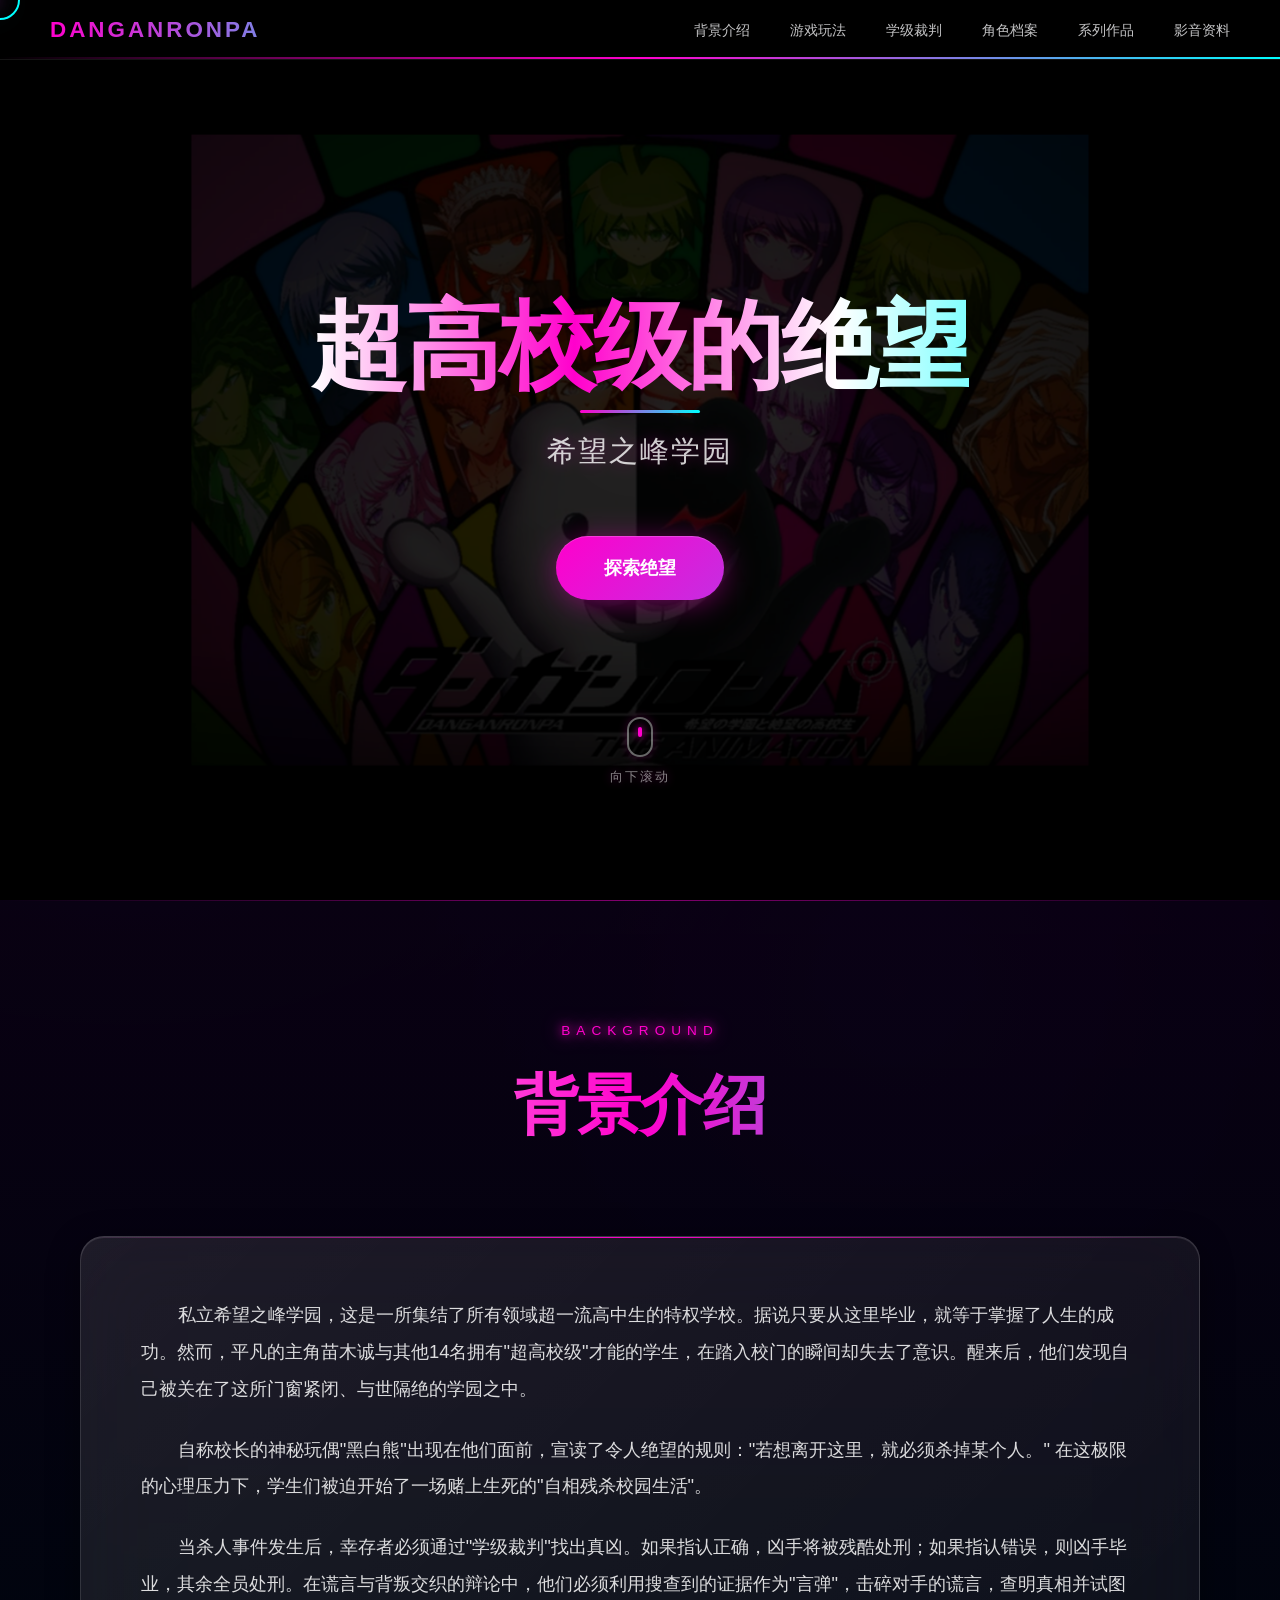
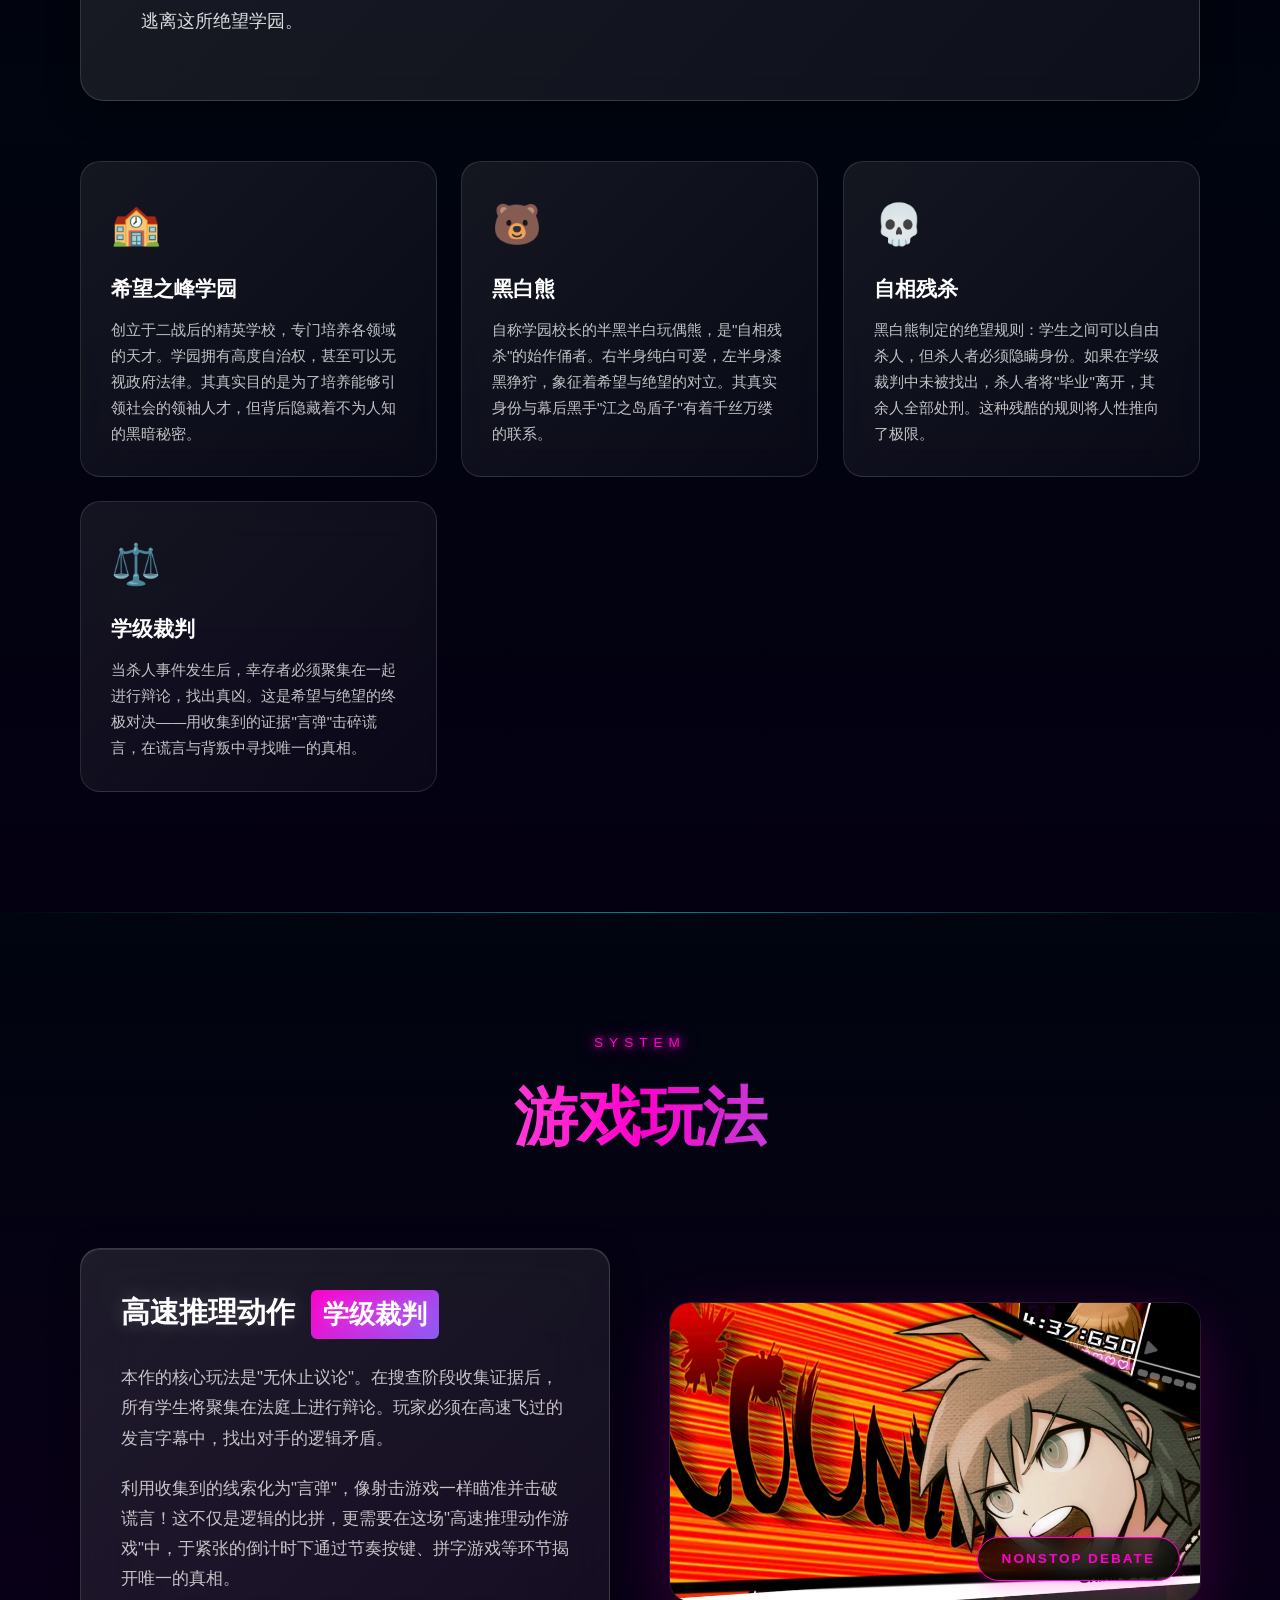
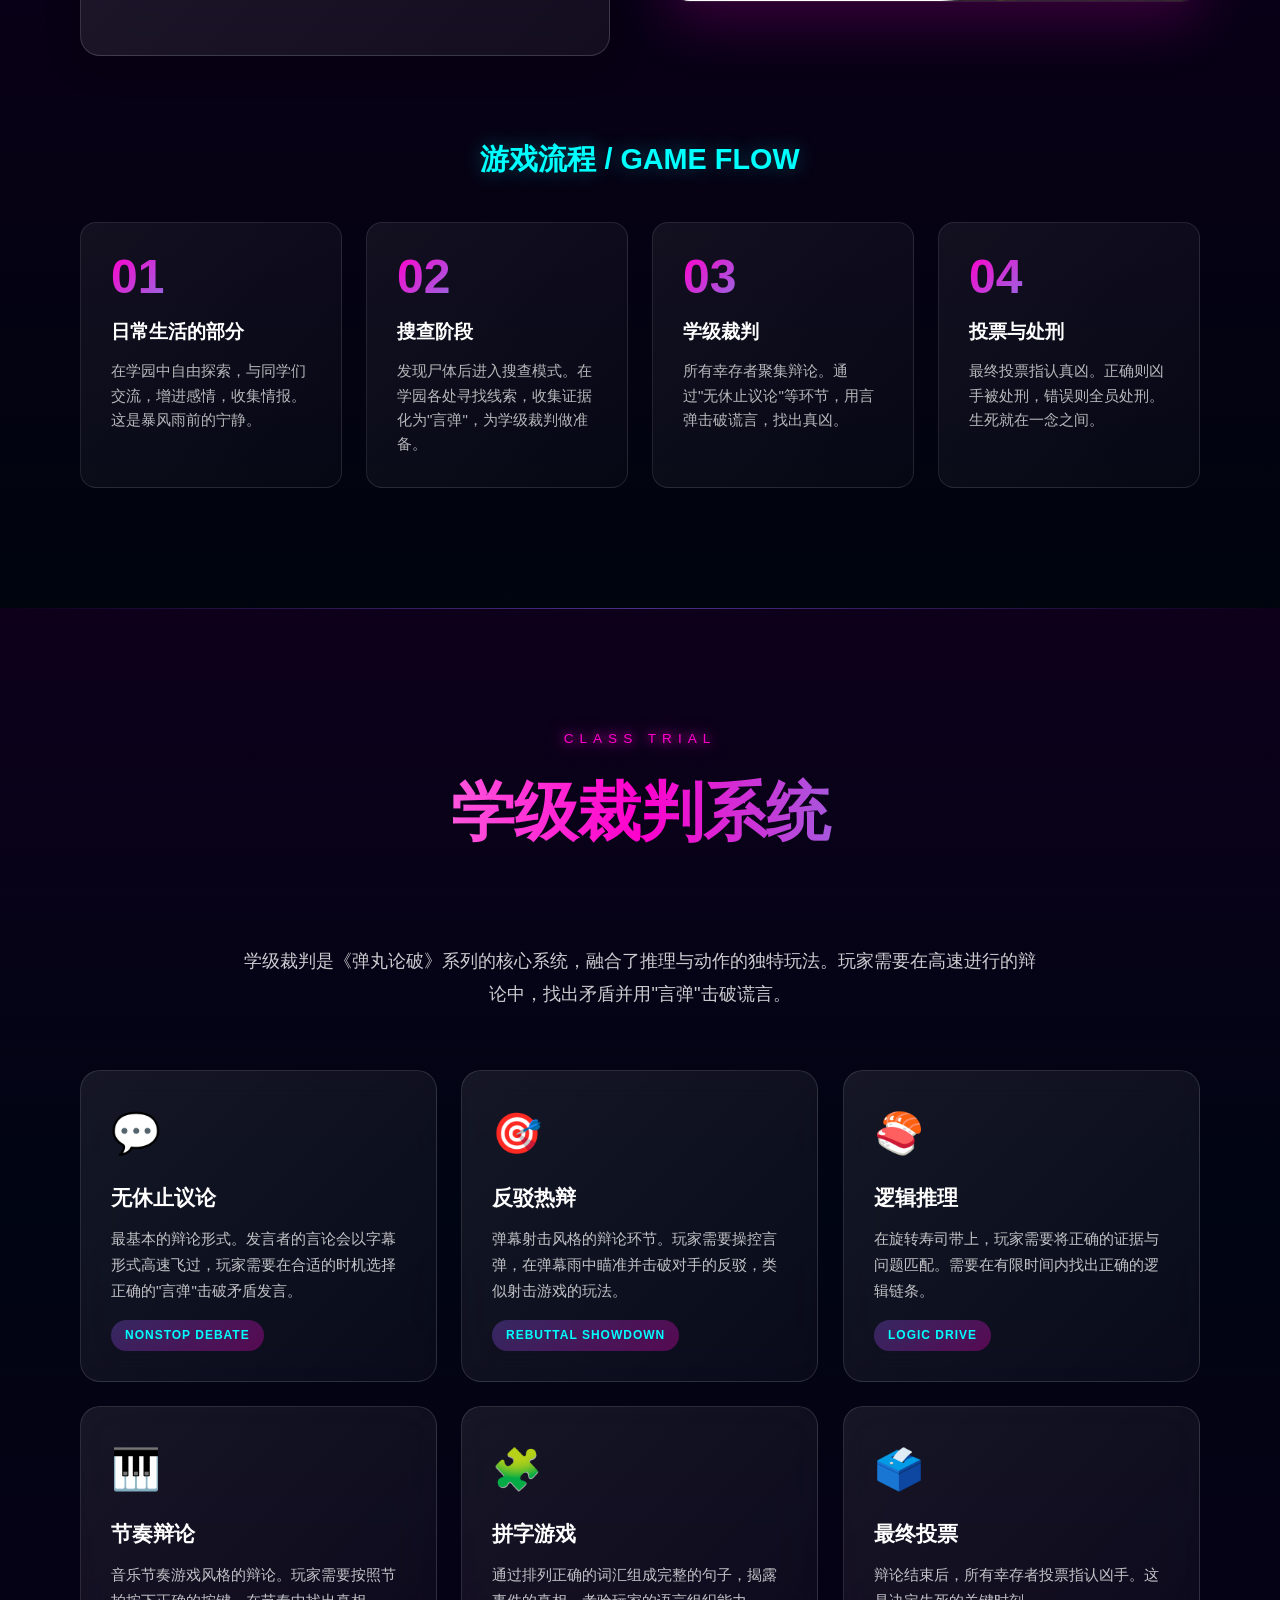
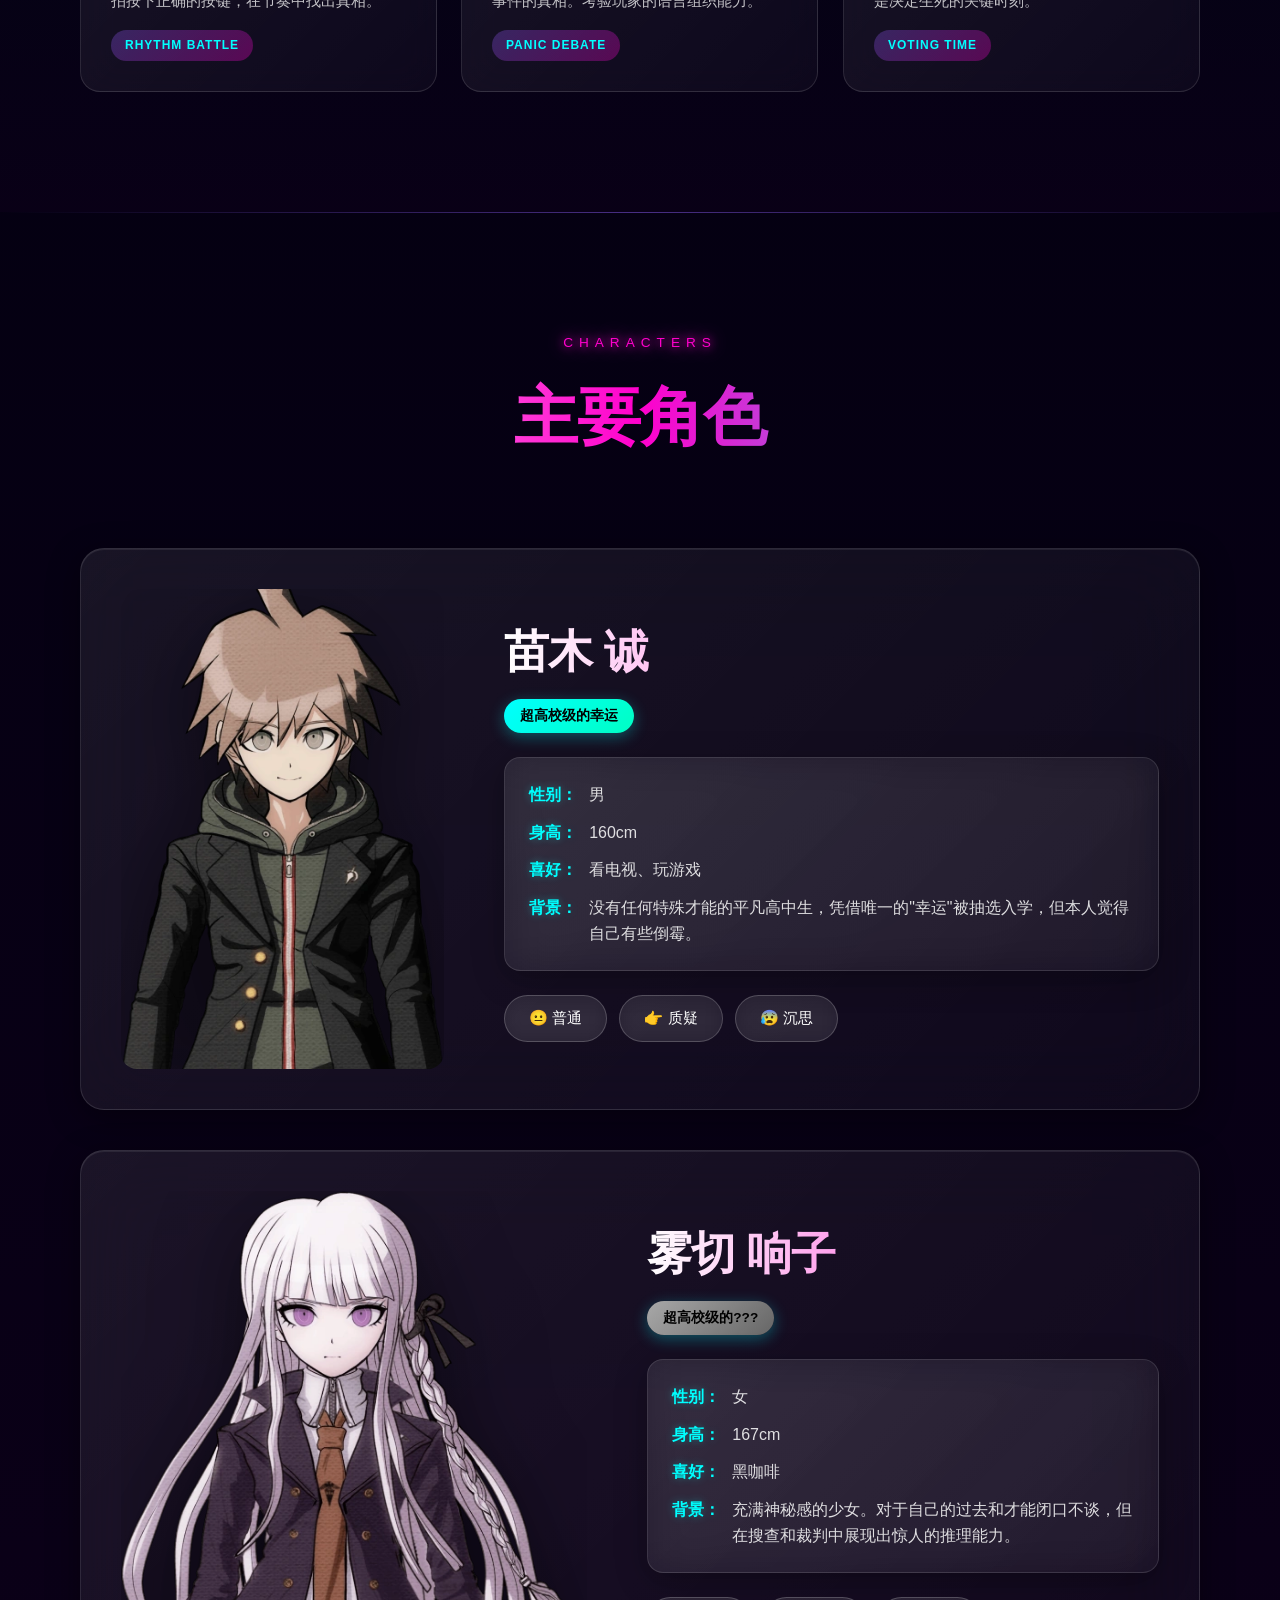
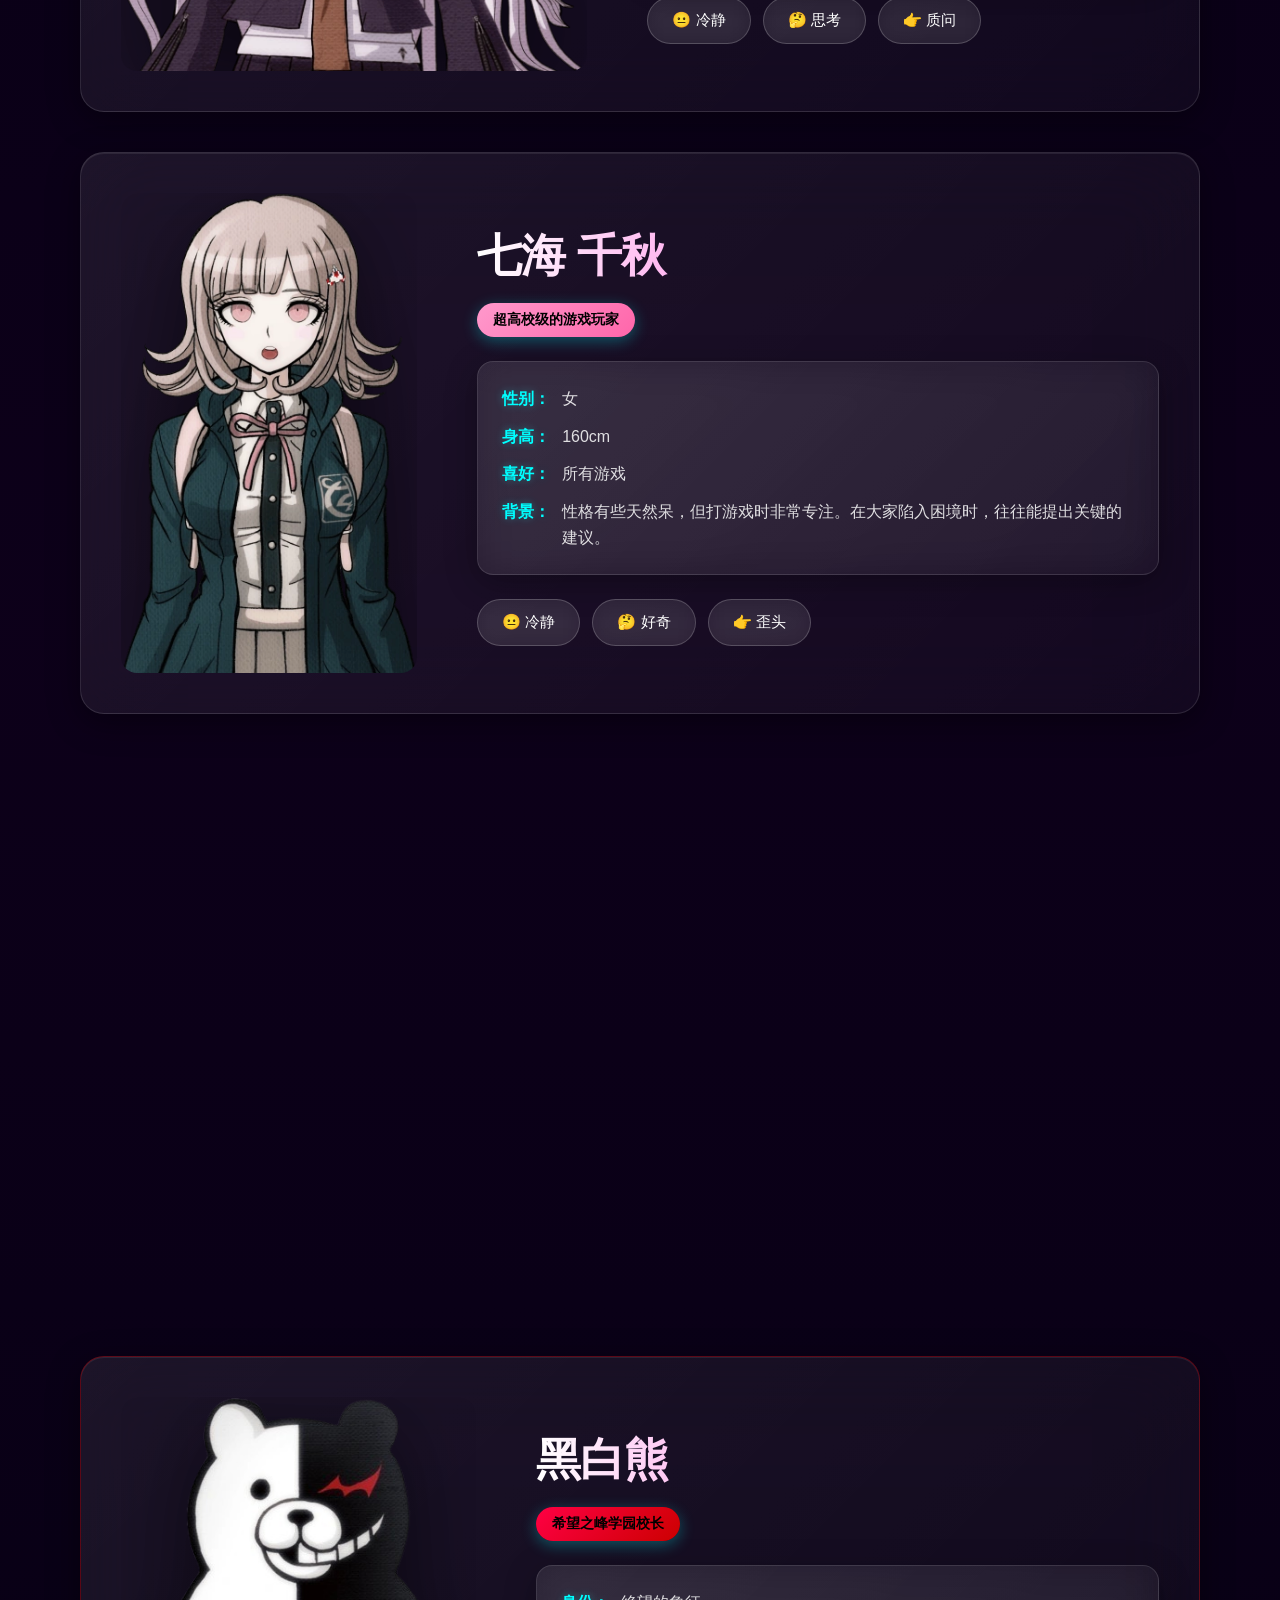
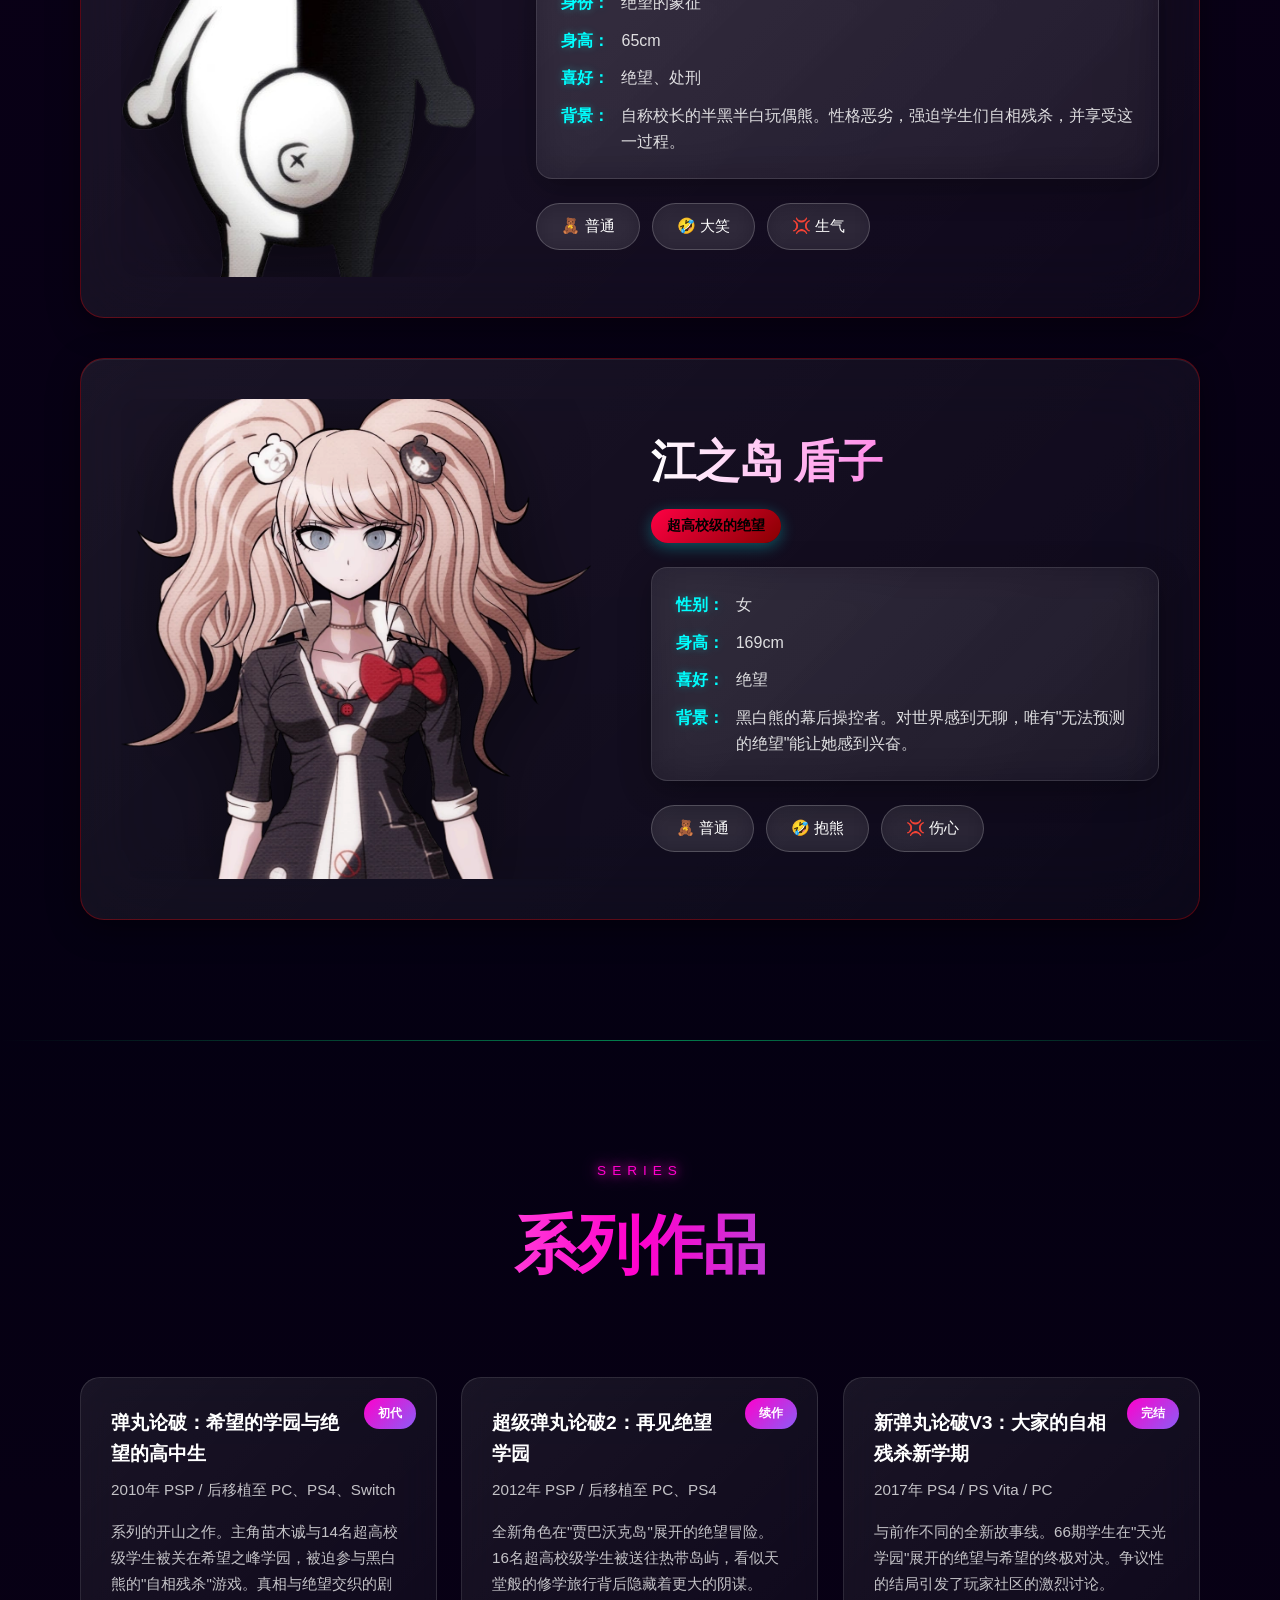
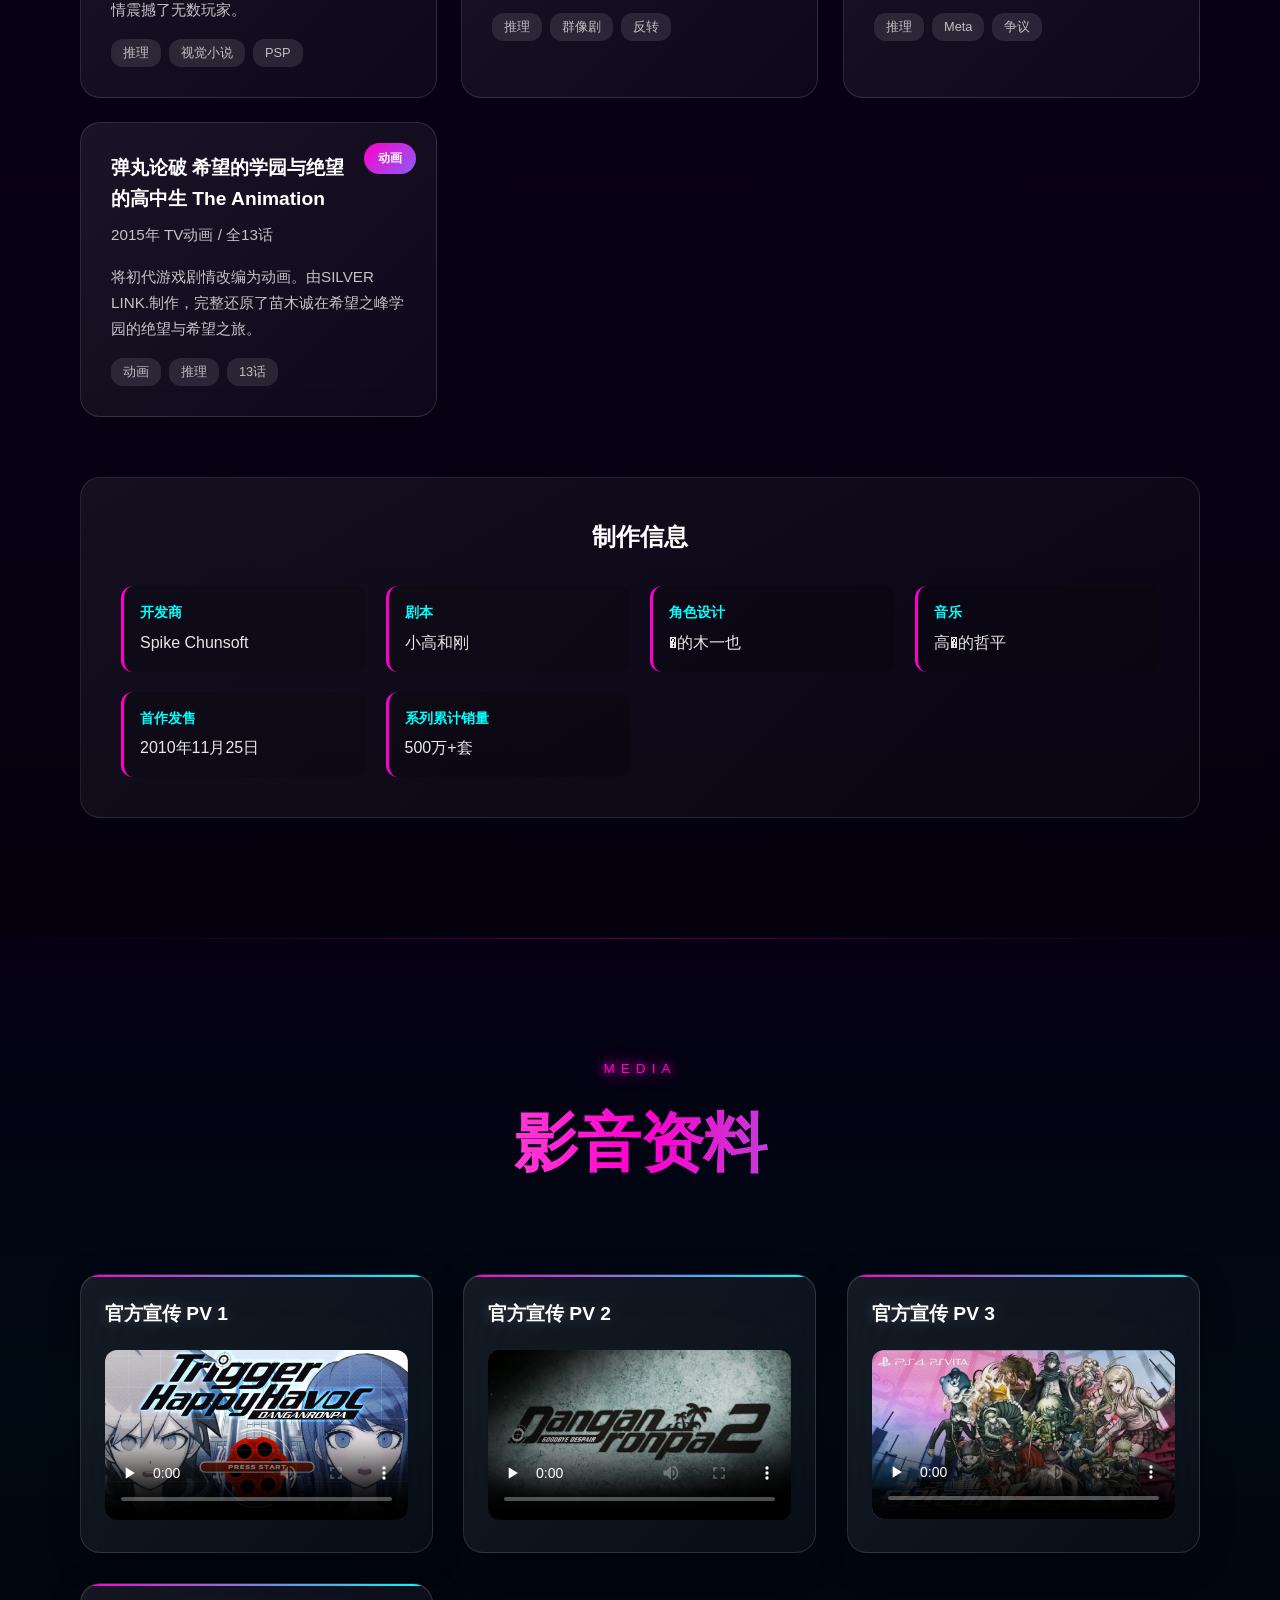
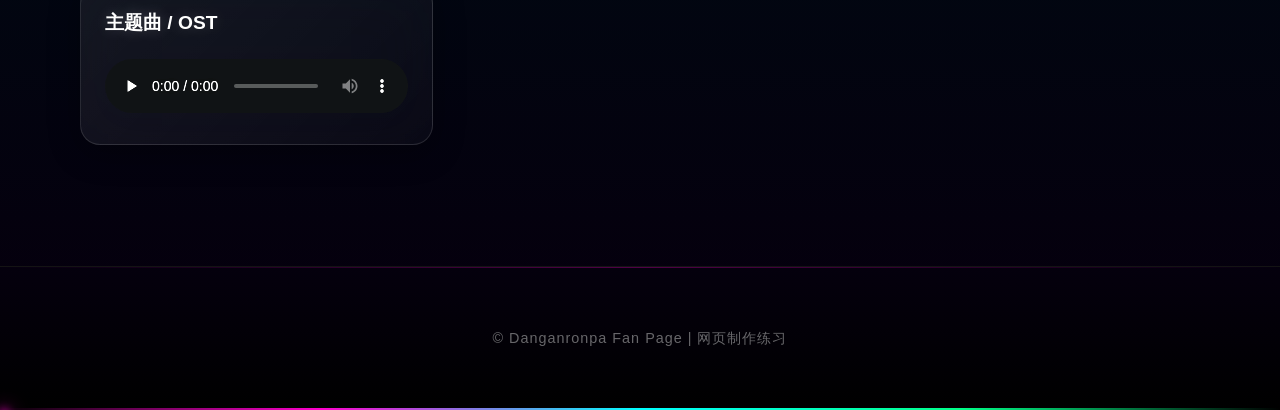
==== commit 72c53626: "性能优化：添加图片懒加载、视频预加载、CSS性能优化" ====
--- a/html/index.html
+++ b/html/index.html
@@ -3,8 +3,13 @@
 <head>
     <meta charset="UTF-8">
     <meta name="viewport" content="width=device-width, initial-scale=1.0">
+    <meta name="description" content="弹丸论破粉丝网站 - 希望之峰学园与绝望高中生">
+    <meta name="theme-color" content="#000000">
     <title>弹丸论破：希望之峰学园与绝望高中生</title>
     <link rel="stylesheet" href="../css/style.css">
+    <!-- 预连接到 GitHub -->
+    <link rel="preconnect" href="https://github.com">
+    <link rel="preconnect" href="https://raw.githubusercontent.com">
 </head>
 <body>
 
@@ -54,16 +59,16 @@
         <div class="scene" onclick="rotateBanner()">
             <div class="carousel" id="carousel">
                 <div class="carousel-face face-1">
-                    <img src="../images/bg01.jpg" alt="背景1">
+                    <img src="../images/bg01.jpg" alt="背景1" loading="eager">
                 </div>
                 <div class="carousel-face face-2">
-                    <img src="../images/bg04.jpg" alt="背景2">
+                    <img src="../images/bg04.jpg" alt="背景2" loading="lazy">
                 </div>
                 <div class="carousel-face face-3">
-                    <img src="../images/bg05.jpg" alt="背景3">
+                    <img src="../images/bg05.jpg" alt="背景3" loading="lazy">
                 </div>
                 <div class="carousel-face face-4">
-                    <img src="../images/bg12.jpg" alt="背景4">
+                    <img src="../images/bg12.jpg" alt="背景4" loading="lazy">
                 </div>
             </div>
         </div>
@@ -142,7 +147,7 @@
                     </p>
                 </div>
                 <div class="game-img-box reveal-right">
-                    <img src="../images/img016.jpg" alt="学级裁判游戏画面">
+                    <img src="../images/img016.jpg" alt="学级裁判游戏画面" loading="lazy">
                     <div class="img-caption">NONSTOP DEBATE</div>
                 </div>
             </div>
@@ -256,7 +261,7 @@
                     <div class="standing-container">
                         <div class="art-display">
                             <a href="naegi_gallery.html" target="_blank" title="点击进入专属画廊">
-                                <img id="naegi-art" src="../images/img001.jpg" alt="苗木诚">
+                                <img id="naegi-art" src="../images/img001.jpg" alt="苗木诚" loading="lazy">
                                 <div class="click-hint">🔍 点击查看图集</div>
                             </a>
                         </div>
@@ -283,7 +288,7 @@
                     <div class="standing-container">
                         <div class="art-display">
                             <a href="kirigiri_gallery.html" target="_blank" title="点击查看侦探档案">
-                                <img id="kirigiri-art" src="../images/img002.jpg" alt="雾切响子">
+                                <img id="kirigiri-art" src="../images/img002.jpg" alt="雾切响子" loading="lazy">
                                 <div class="click-hint">🔍 调阅档案</div>
                             </a>
                         </div>
@@ -310,7 +315,7 @@
                     <div class="standing-container">
                         <div class="art-display">
                             <a href="chiaki_gallery.html" target="_blank" title="GAME START!">
-                                <img id="chiaki-art" src="../images/img010.jpg" alt="七海千秋">
+                                <img id="chiaki-art" src="../images/img010.jpg" alt="七海千秋" loading="lazy">
                                 <div class="click-hint">🎮 GAME START</div>
                             </a>
                         </div>
@@ -337,7 +342,7 @@
                     <div class="standing-container">
                         <div class="art-display">
                             <a href="kaede_gallery.html" title="大家一起出去吧！">
-                                <img id="kaede-art" src="../images/img017.jpg" alt="赤松枫">
+                                <img id="kaede-art" src="../images/img017.jpg" alt="赤松枫" loading="lazy">
                                 <div class="click-hint">🎹 演奏开始</div>
                             </a>
                         </div>
@@ -364,7 +369,7 @@
                     <div class="standing-container">
                         <div class="art-display">
                             <a href="monokuma_gallery.html" title="噗噗噗...开始处刑吧！">
-                                <img id="monokuma-art" src="../images/img003.jpg" alt="黑白熊">
+                                <img id="monokuma-art" src="../images/img003.jpg" alt="黑白熊" loading="lazy">
                                 <div class="click-hint">🧸 绝望入口</div>
                             </a>
                         </div>
@@ -391,7 +396,7 @@
                     <div class="standing-container">
                         <div class="art-display">
                             <a href="junko_gallery.html" title="感受绝望吧！">
-                                <img id="junko-art" src="../images/img013.jpg" alt="江之岛盾子">
+                                <img id="junko-art" src="../images/img013.jpg" alt="江之岛盾子" loading="lazy">
                                 <div class="click-hint">👑 绝望皇女</div>
                             </a>
                         </div>
@@ -517,28 +522,28 @@
             <div class="media-grid">
                 <div class="video-box reveal delay-1">
                     <h3>官方宣传 PV 1</h3>
-                    <video controls poster="../images/bg04.jpg">
+                    <video controls poster="../images/bg04.jpg" preload="none">
                         <source src="../media/v01.mp4" type="video/mp4">
                         您的浏览器不支持 HTML5 视频标签。
                     </video>
                 </div>
                 <div class="video-box reveal delay-2">
                     <h3>官方宣传 PV 2</h3>
-                    <video controls poster="../images/bg05.jpg">
+                    <video controls poster="../images/bg05.jpg" preload="none">
                         <source src="../media/v02.mp4" type="video/mp4">
                         您的浏览器不支持 HTML5 视频标签。
                     </video>
                 </div>
                 <div class="video-box reveal delay-3">
                     <h3>官方宣传 PV 3</h3>
-                    <video controls poster="../images/bg12.jpg">
+                    <video controls poster="../images/bg12.jpg" preload="none">
                         <source src="../media/v03.mp4" type="video/mp4">
                         您的浏览器不支持 HTML5 视频标签。
                     </video>
                 </div>
                 <div class="audio-box reveal delay-4">
                     <h3>主题曲 / OST</h3>
-                    <audio controls>
+                    <audio controls preload="none">
                         <source src="../media/m01.mp3" type="audio/mpeg">
                         您的浏览器不支持音频标签。
                     </audio>
--- a/css/style.css
+++ b/css/style.css
@@ -1,6 +1,38 @@
 /* =========================================
    DANGANRONPA - 苹果风格高级界面
    ========================================= */
+
+/* ==================== 性能优化 ==================== */
+/* GPU 加速 */
+.gpu-accelerated {
+    transform: translateZ(0);
+    will-change: transform;
+    backface-visibility: hidden;
+}
+
+/* 图片优化 */
+img {
+    max-width: 100%;
+    height: auto;
+    image-rendering: -webkit-optimize-contrast;
+}
+
+/* 视频优化 */
+video {
+    max-width: 100%;
+    height: auto;
+}
+
+/* 减少重绘重排 */
+.standing-section,
+.game-img-box,
+.video-box,
+.audio-box,
+.story-card,
+.trial-card,
+.series-card {
+    contain: layout style;
+}
 
 /* ==================== 基础重置 ==================== */
 * {
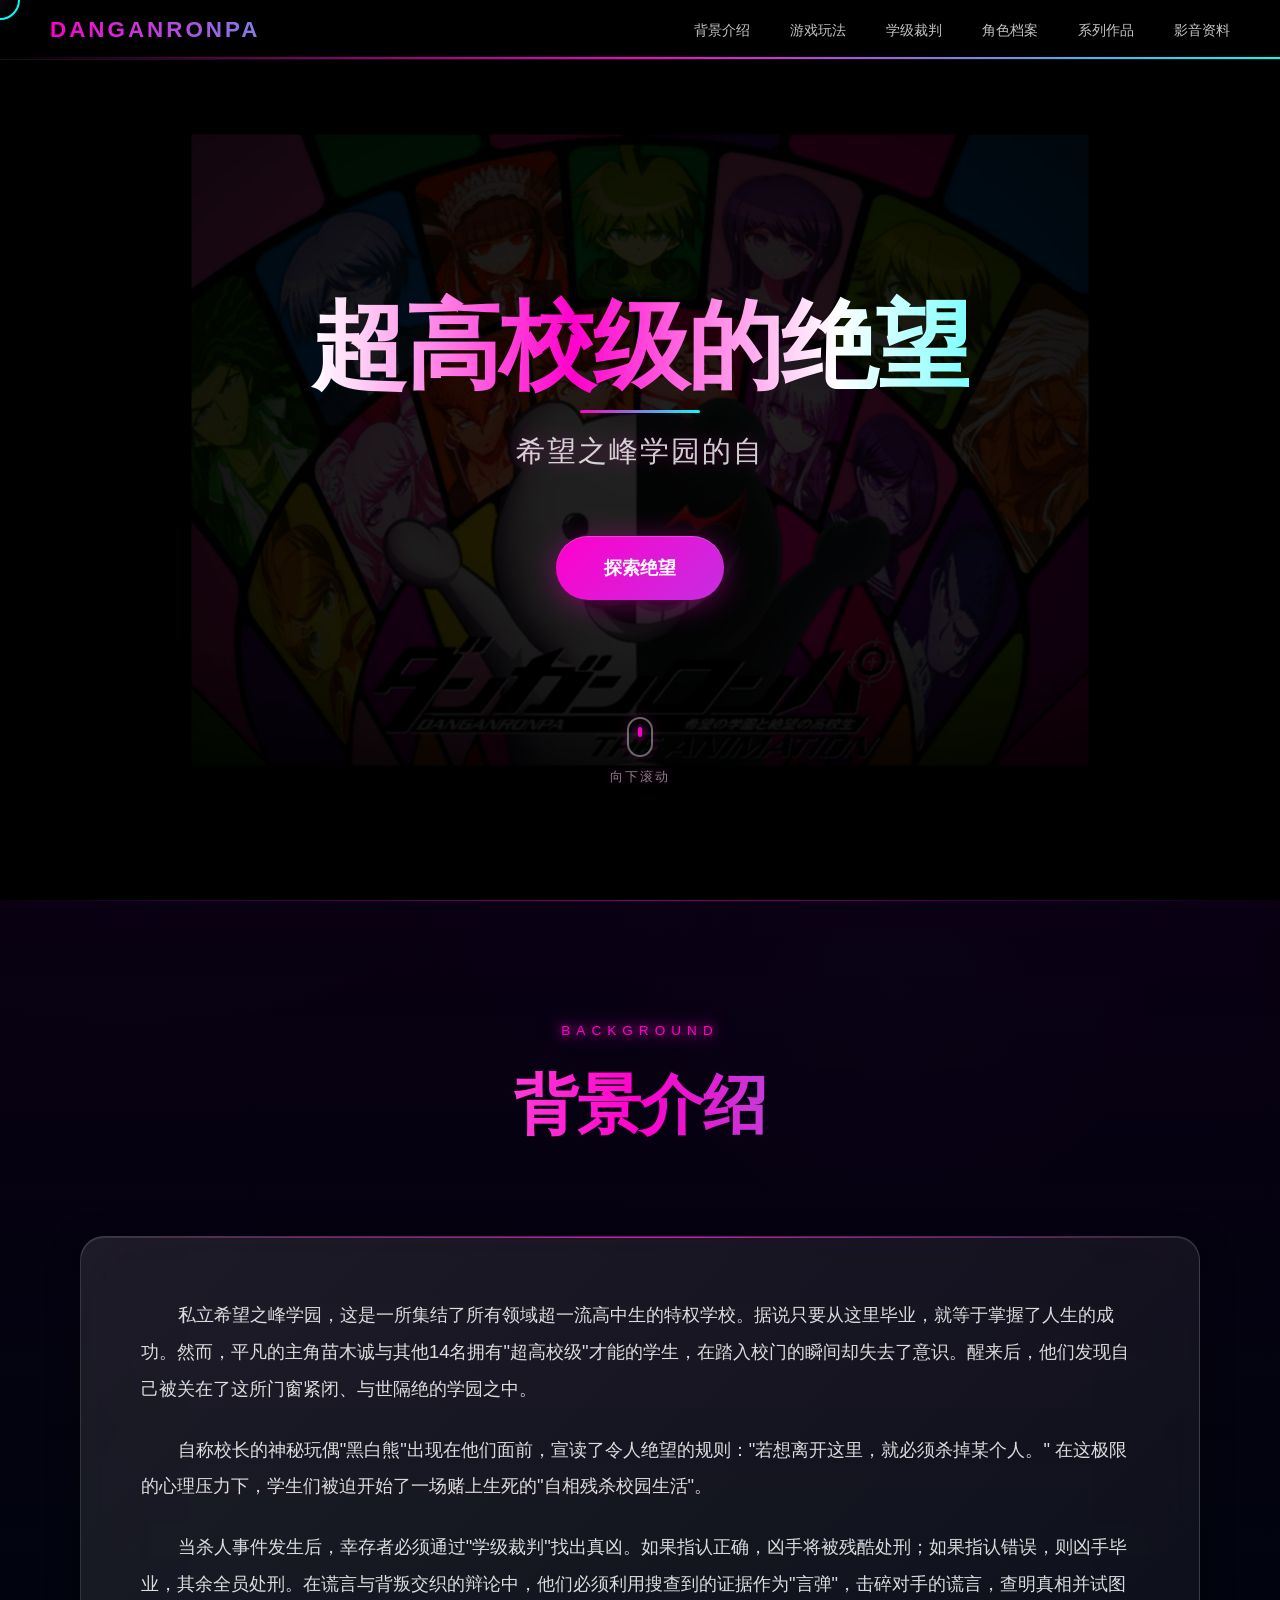
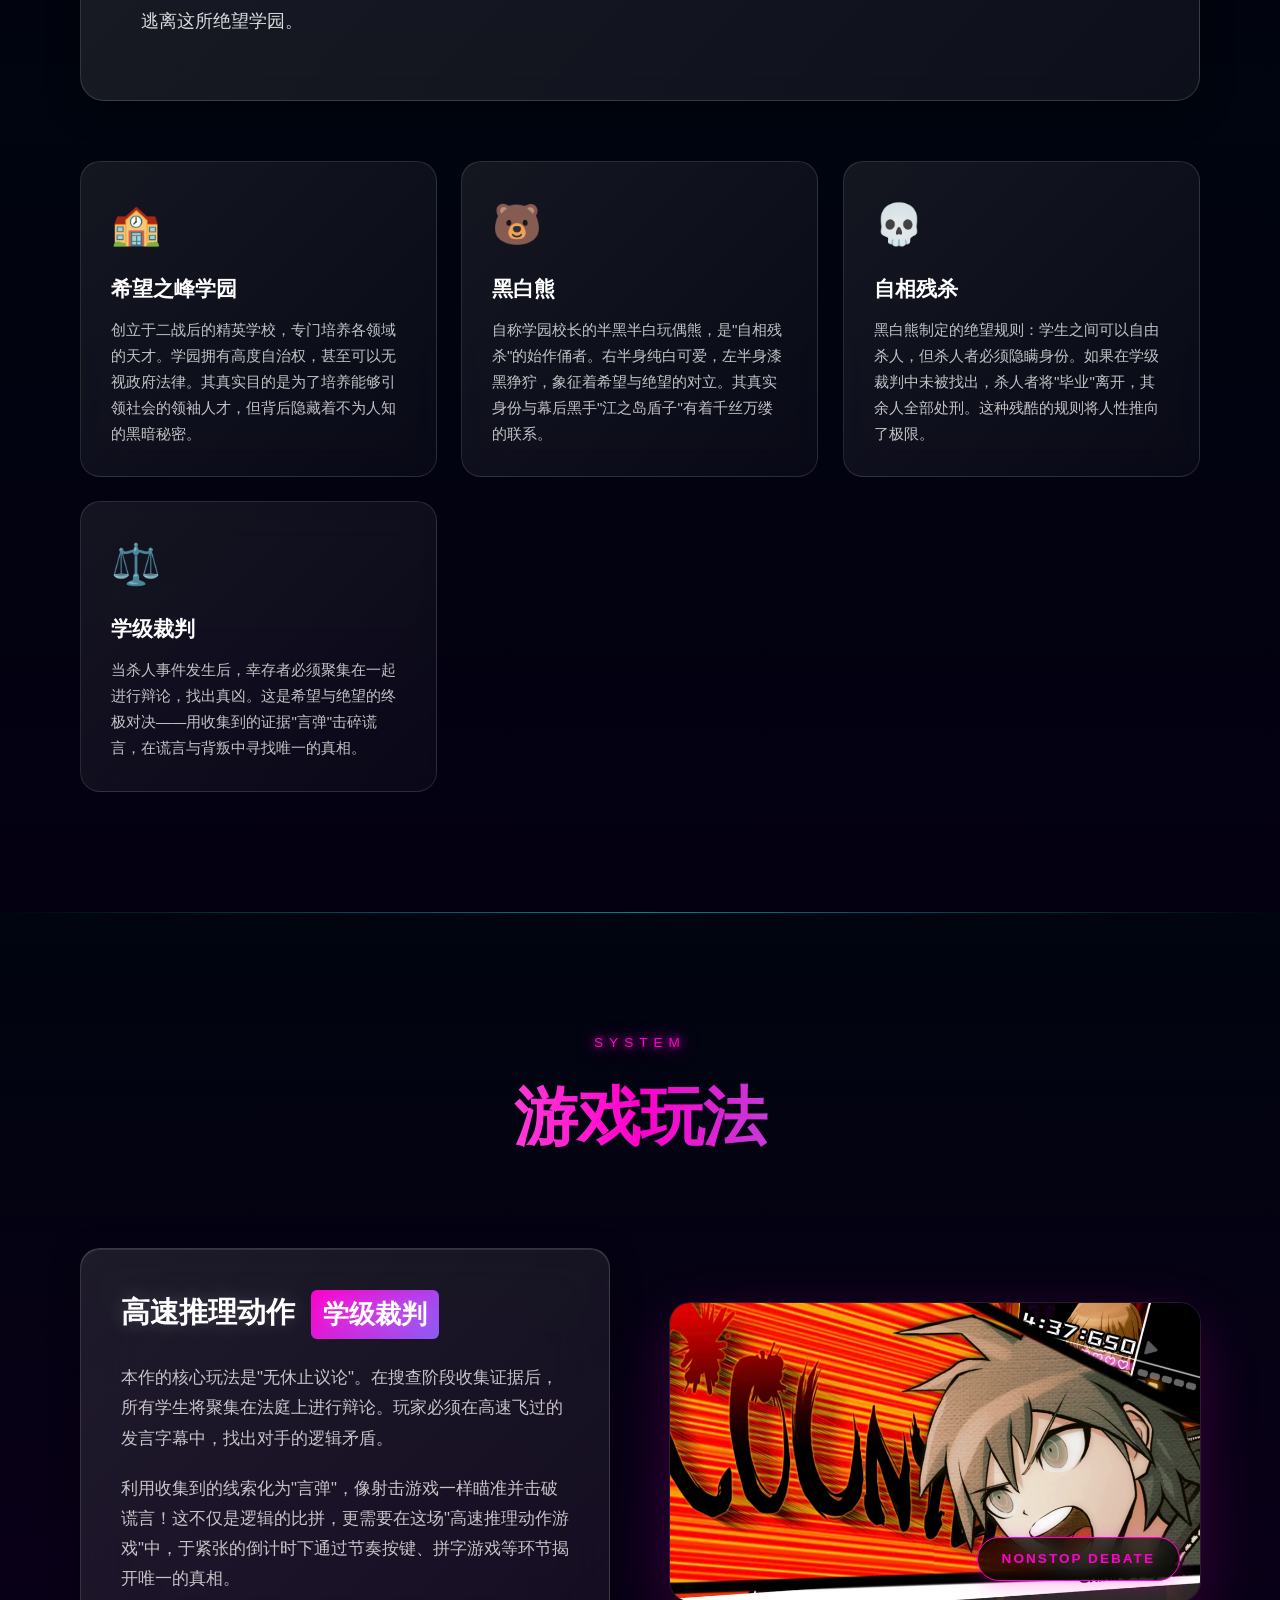
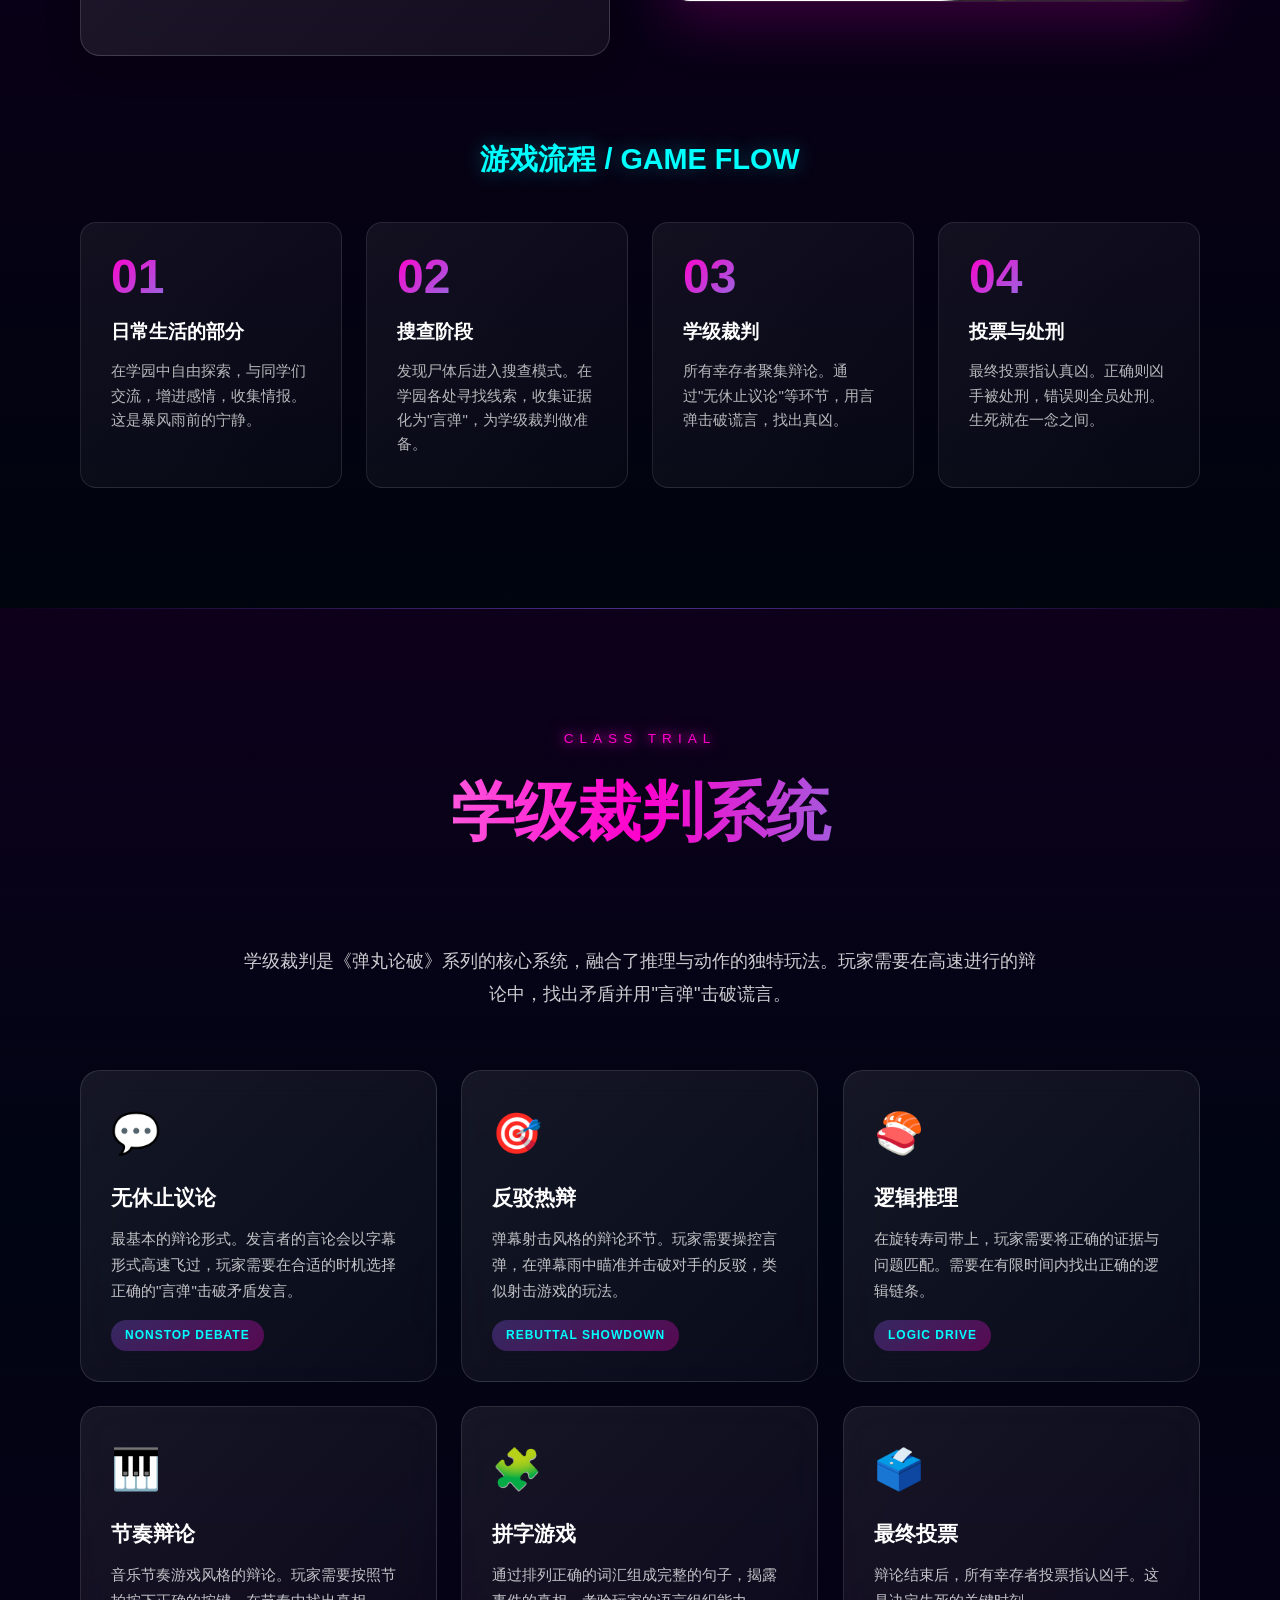
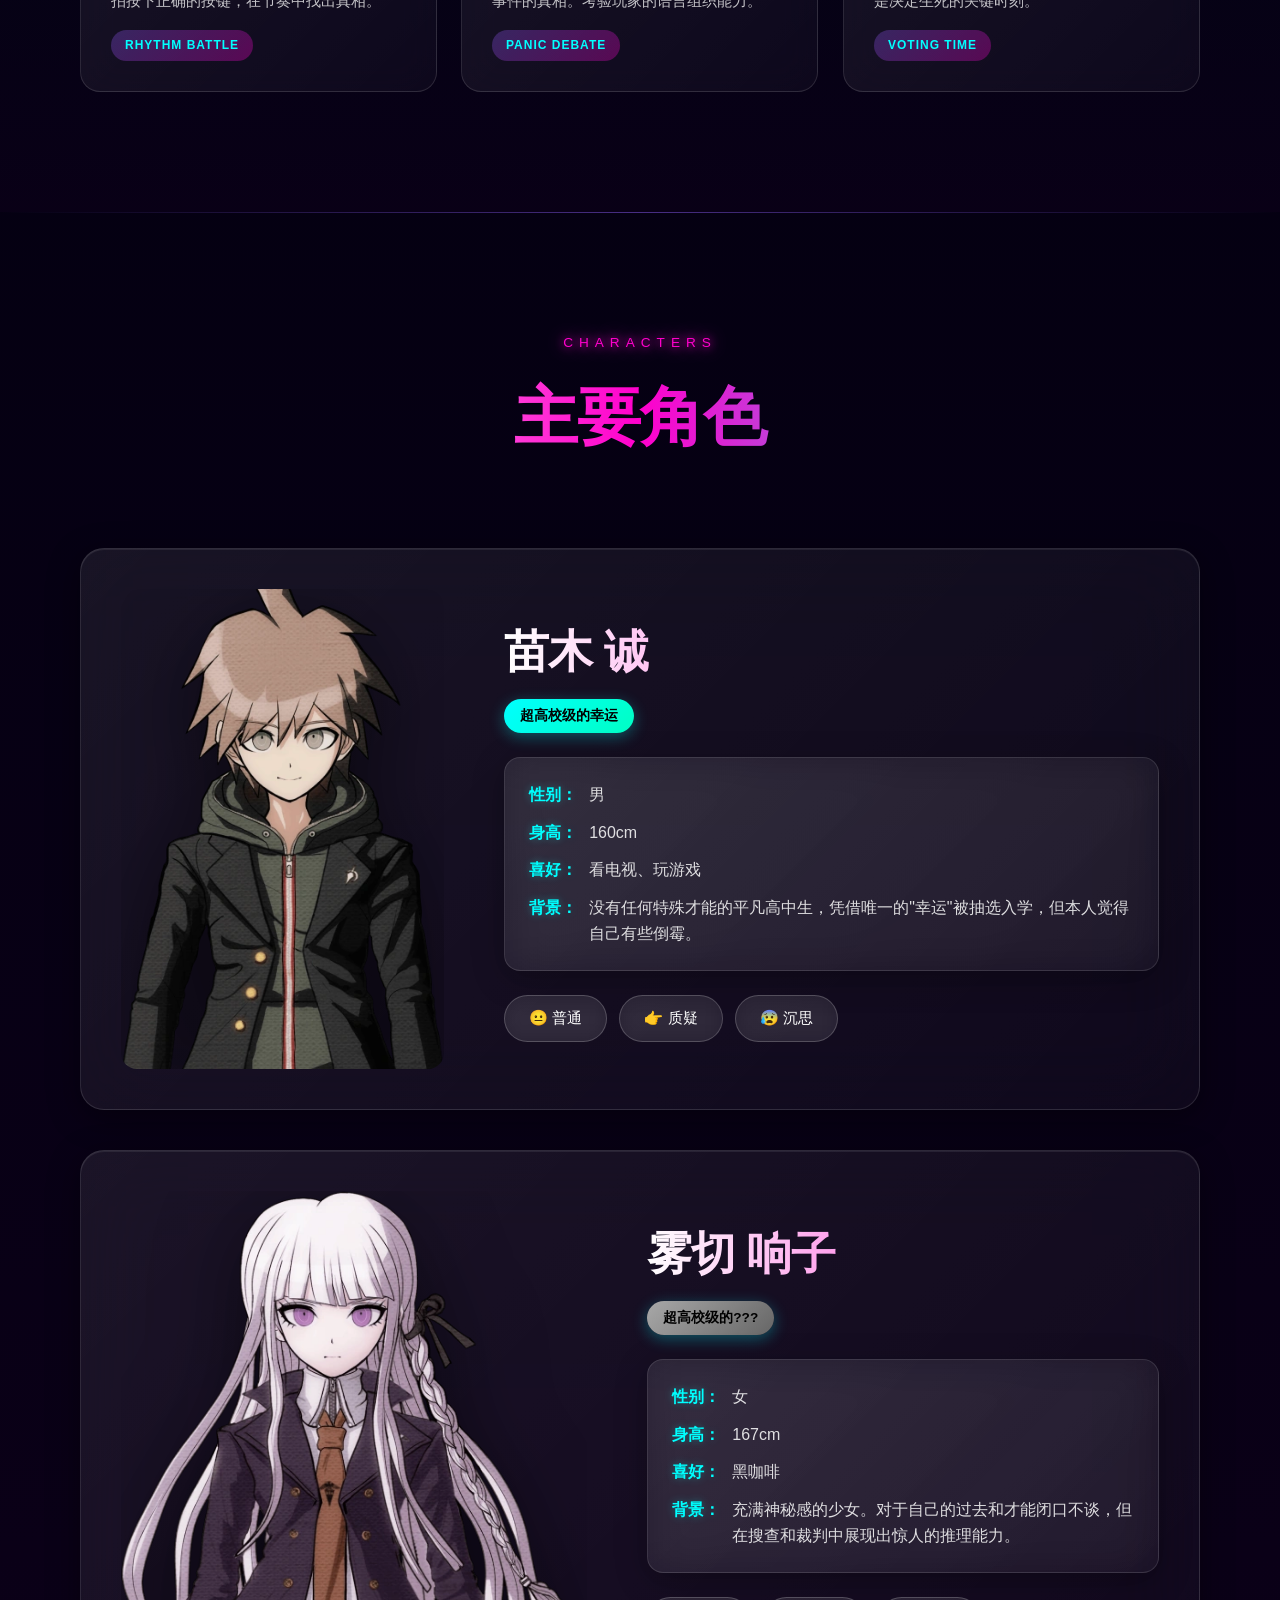
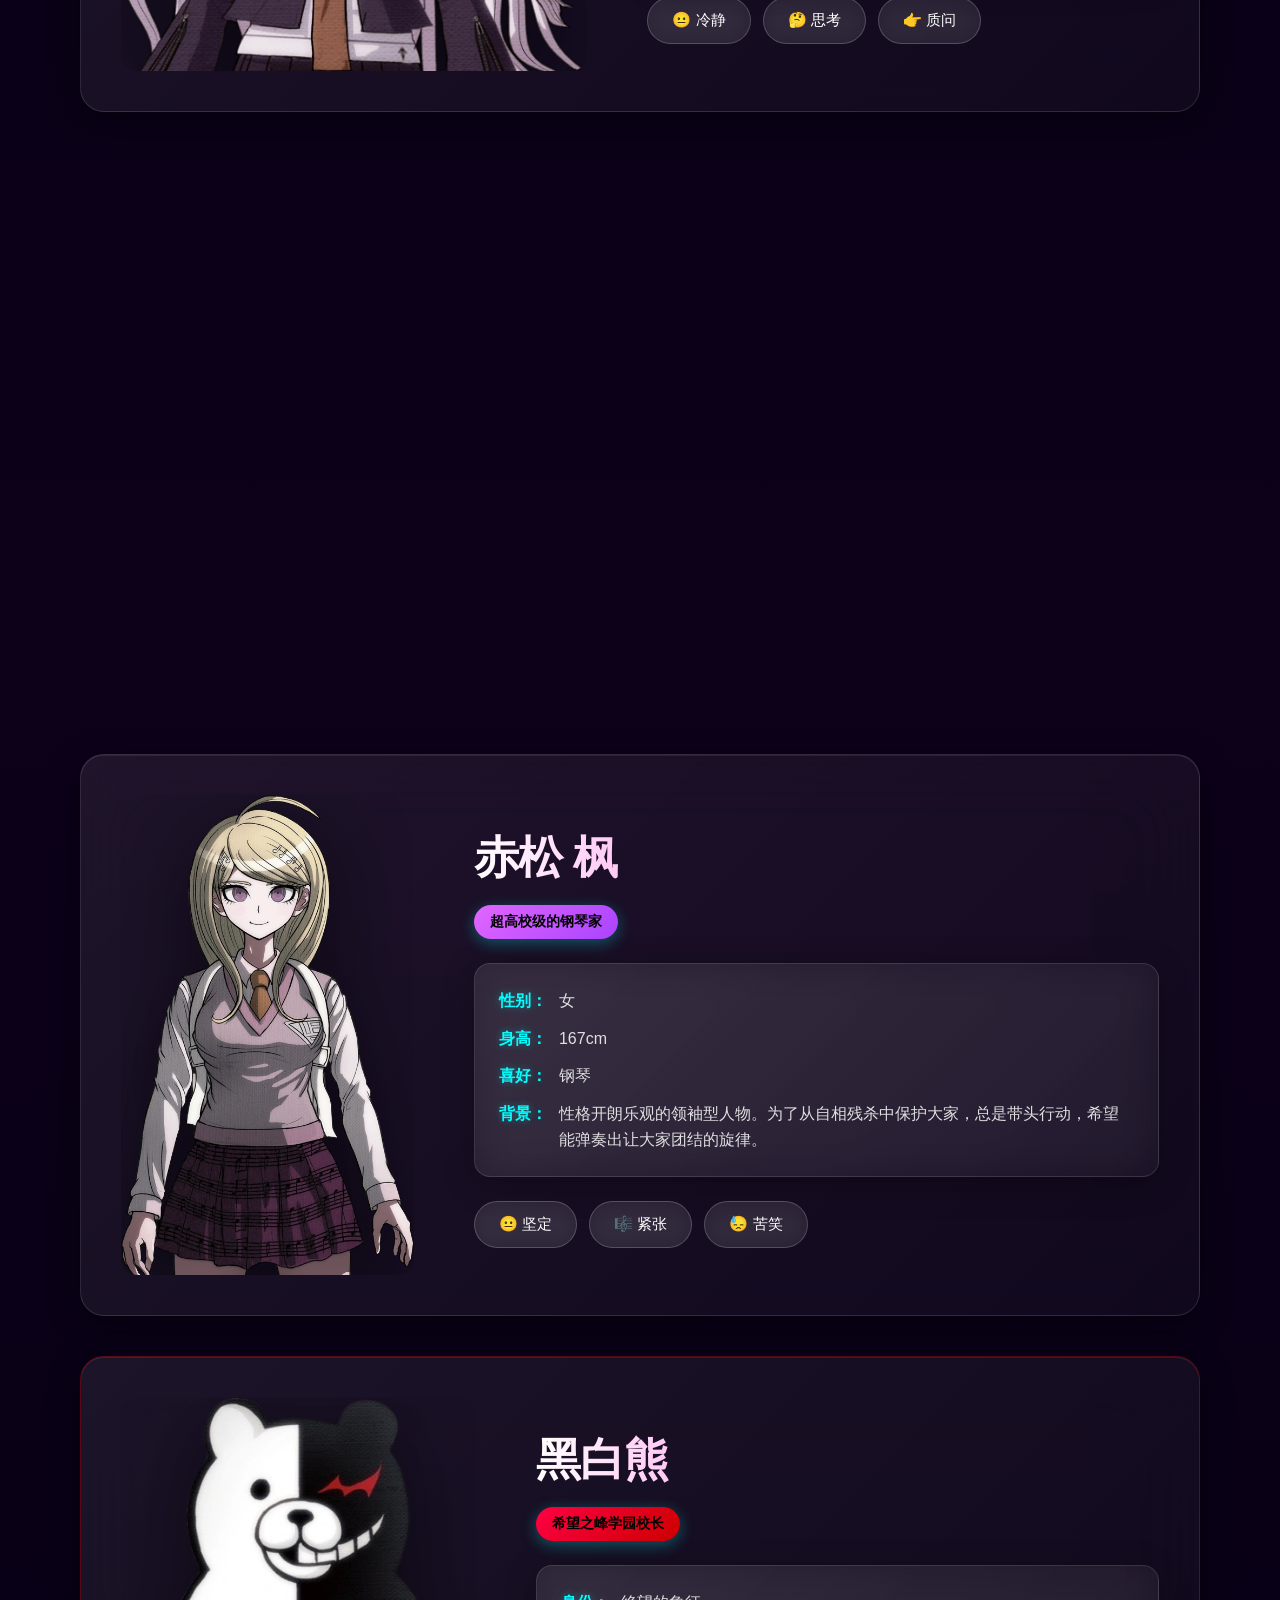
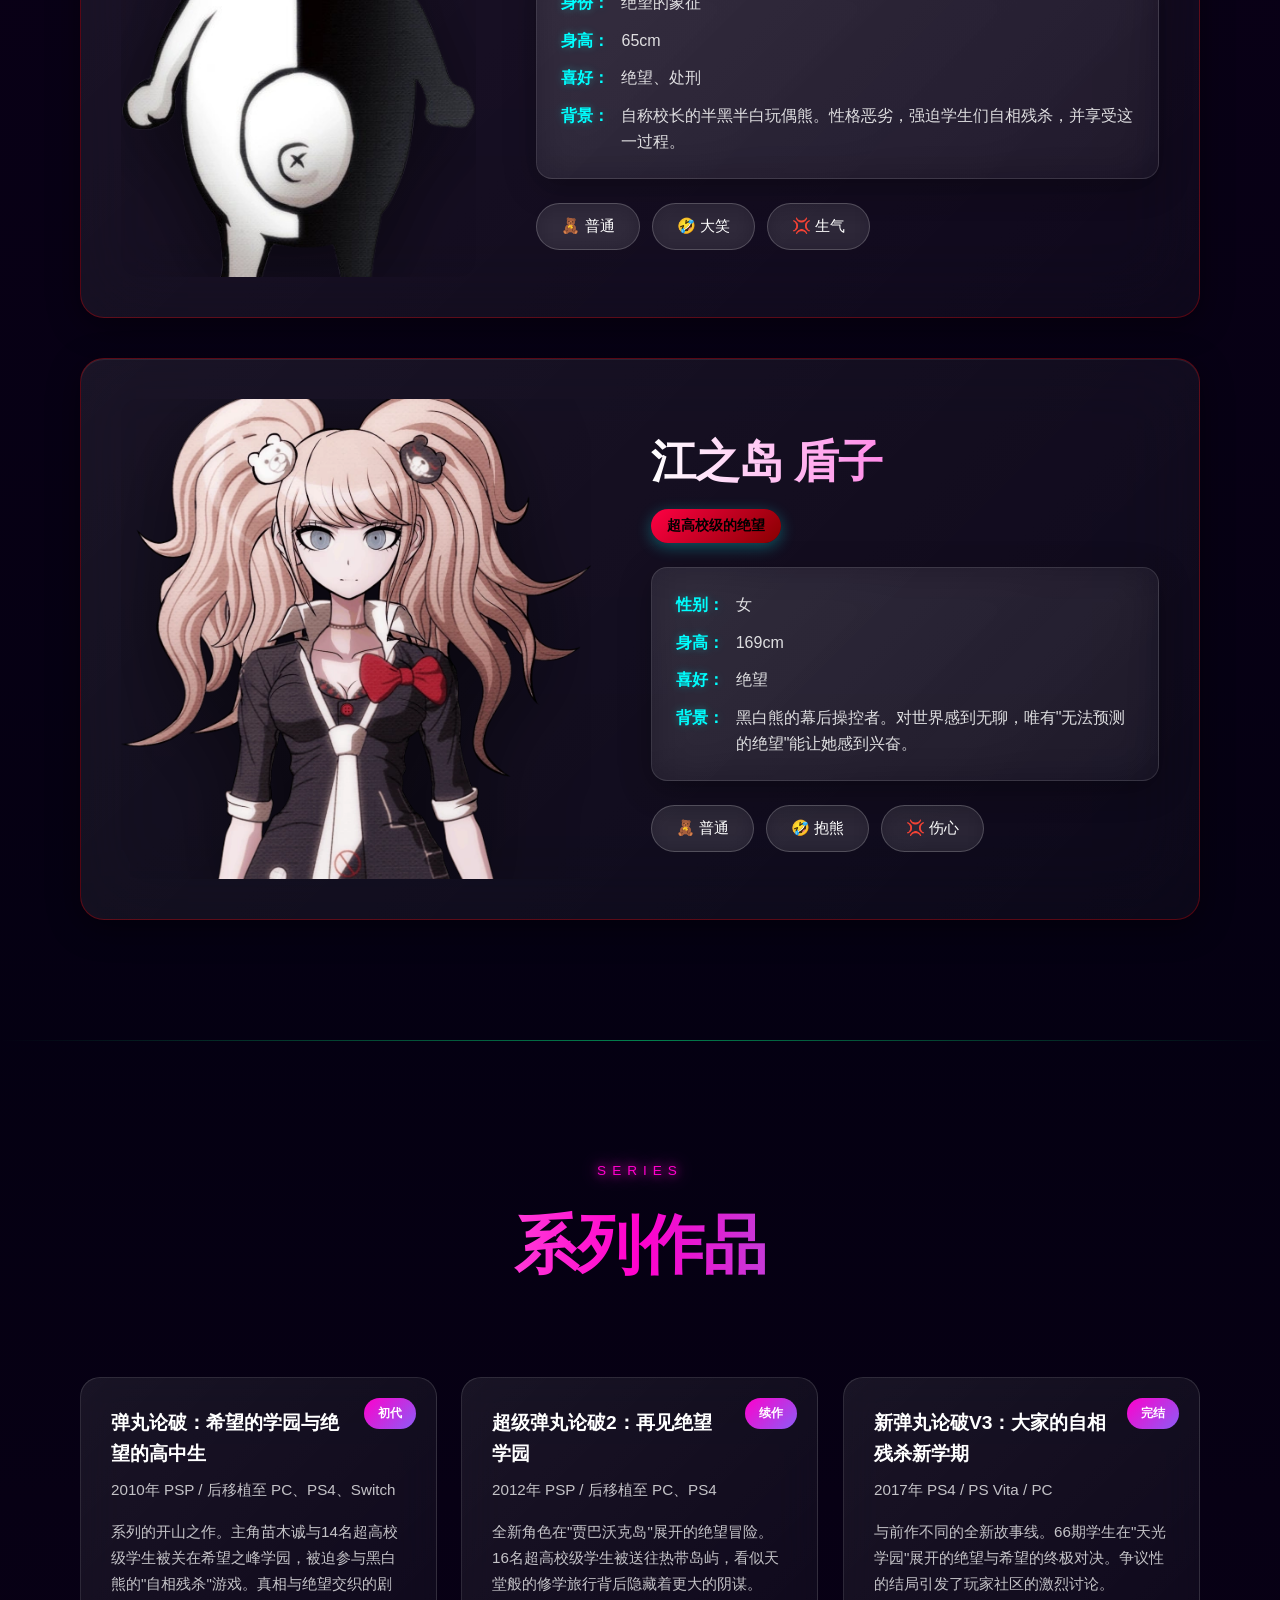
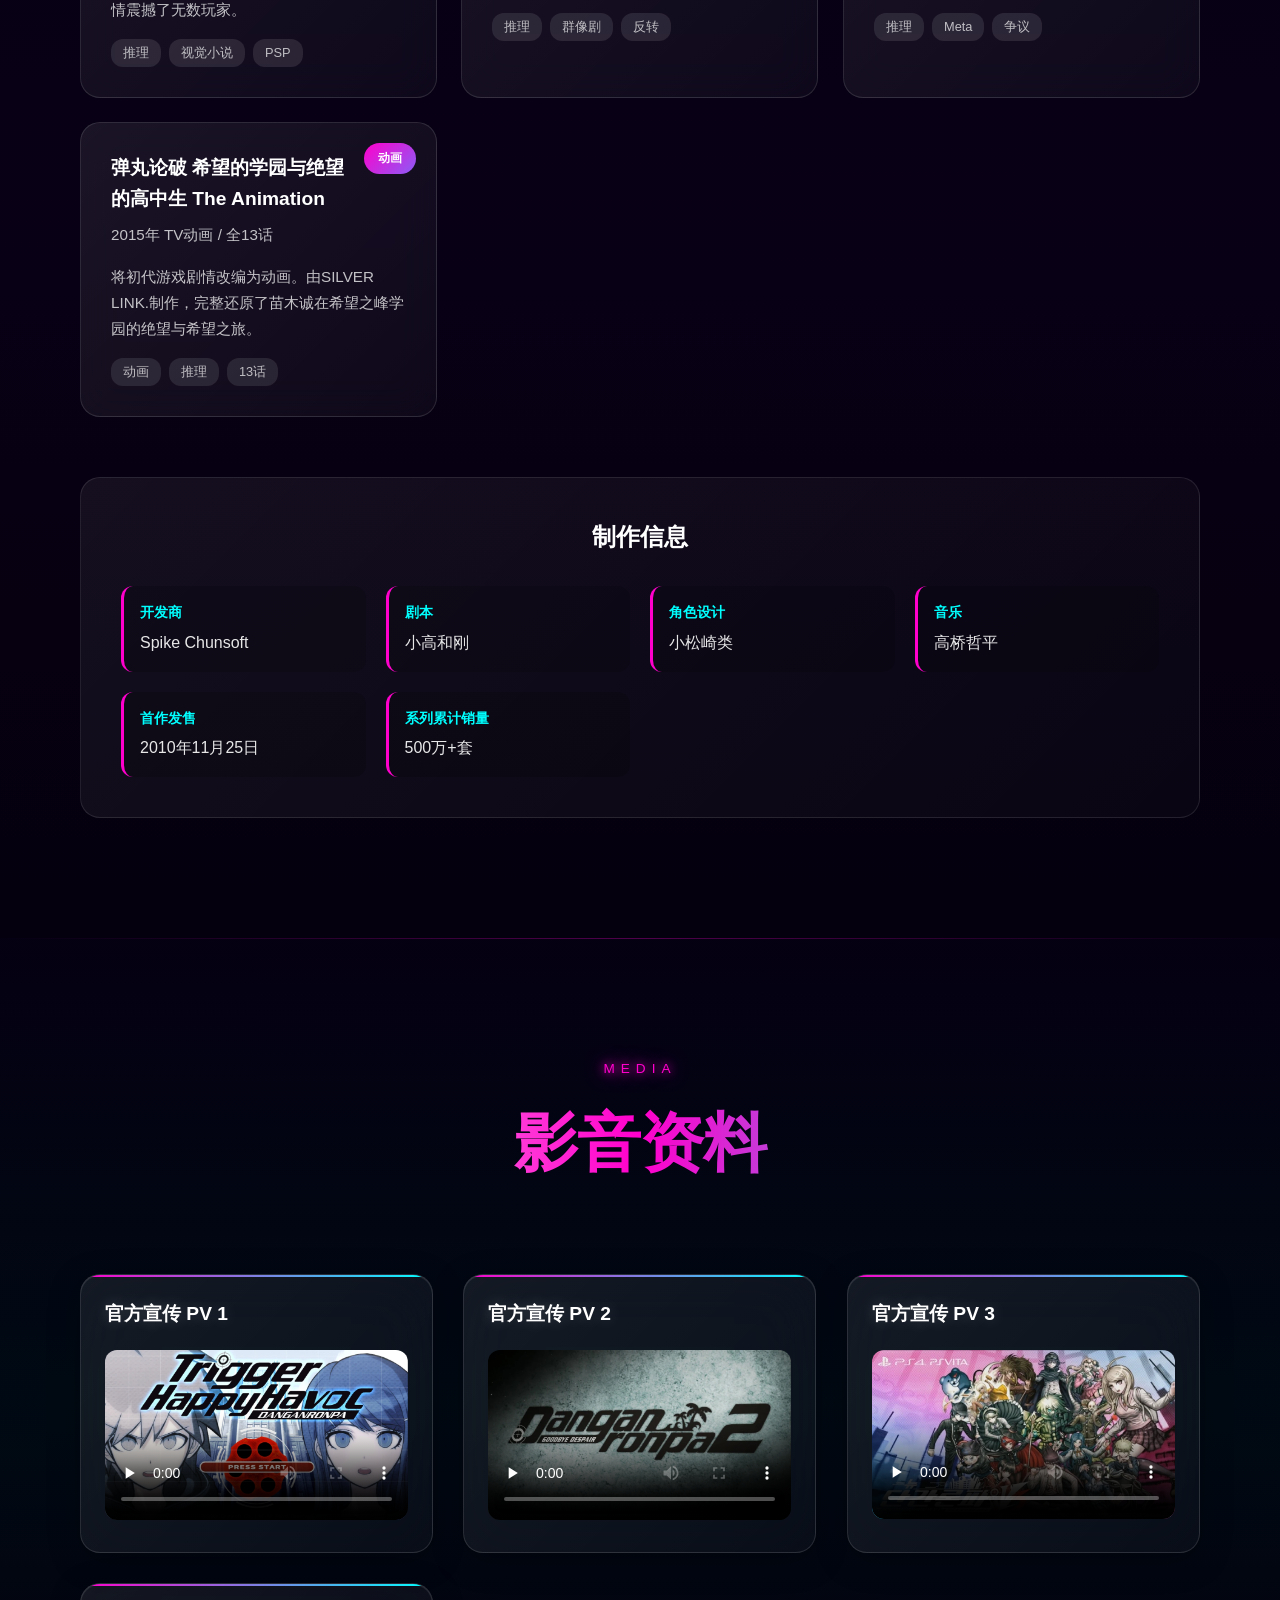
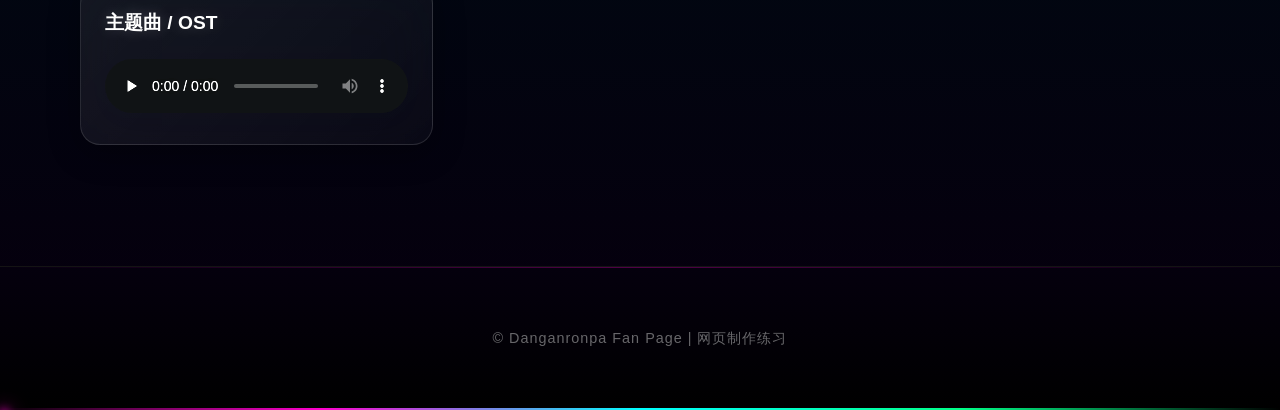
==== commit a0a58adf: "修复乱码：角色设计-小松崎类，音乐-高桥哲平" ====
--- a/html/index.html
+++ b/html/index.html
@@ -493,11 +493,11 @@
                     </div>
                     <div class="info-item">
                         <span class="info-label">角色设计</span>
-                        <span class="info-value">�的木一也</span>
+                        <span class="info-value">小松崎类</span>
                     </div>
                     <div class="info-item">
                         <span class="info-label">音乐</span>
-                        <span class="info-value">高�的哲平</span>
+                        <span class="info-value">高桥哲平</span>
                     </div>
                     <div class="info-item">
                         <span class="info-label">首作发售</span>
